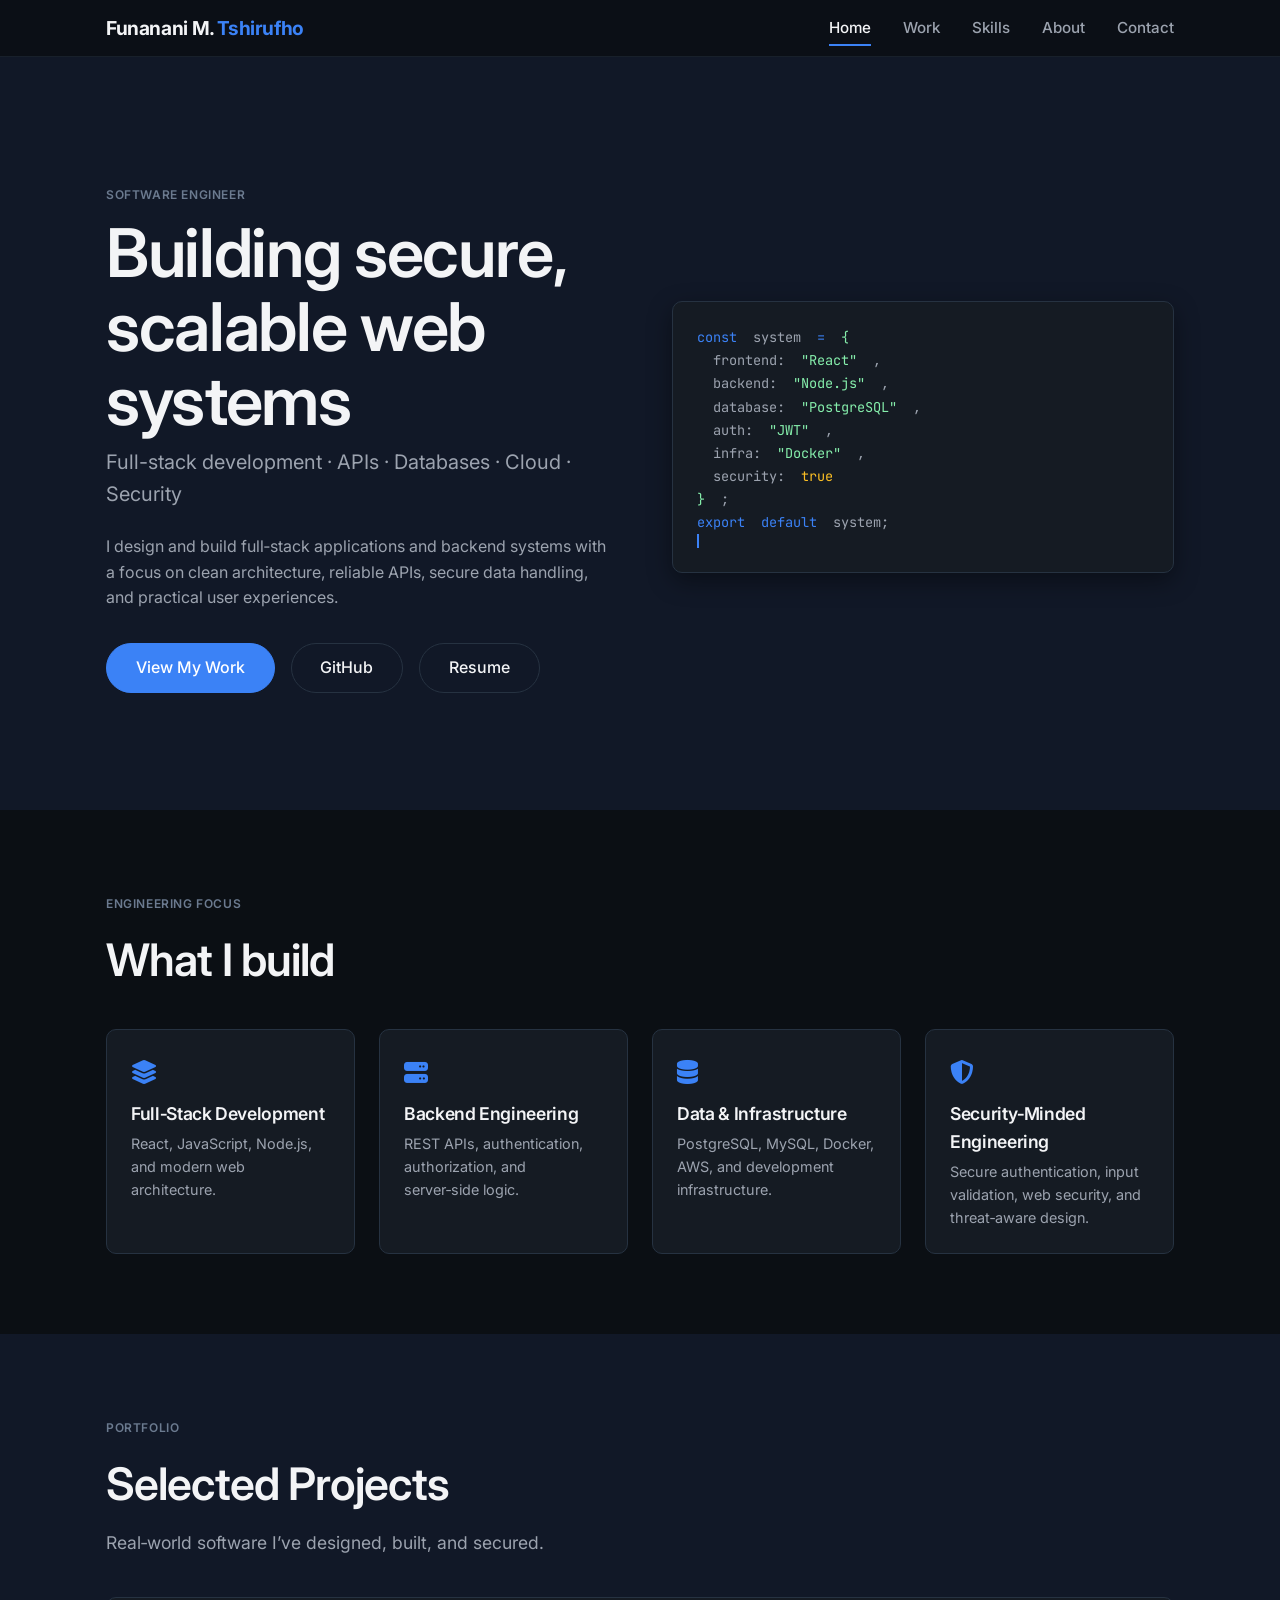
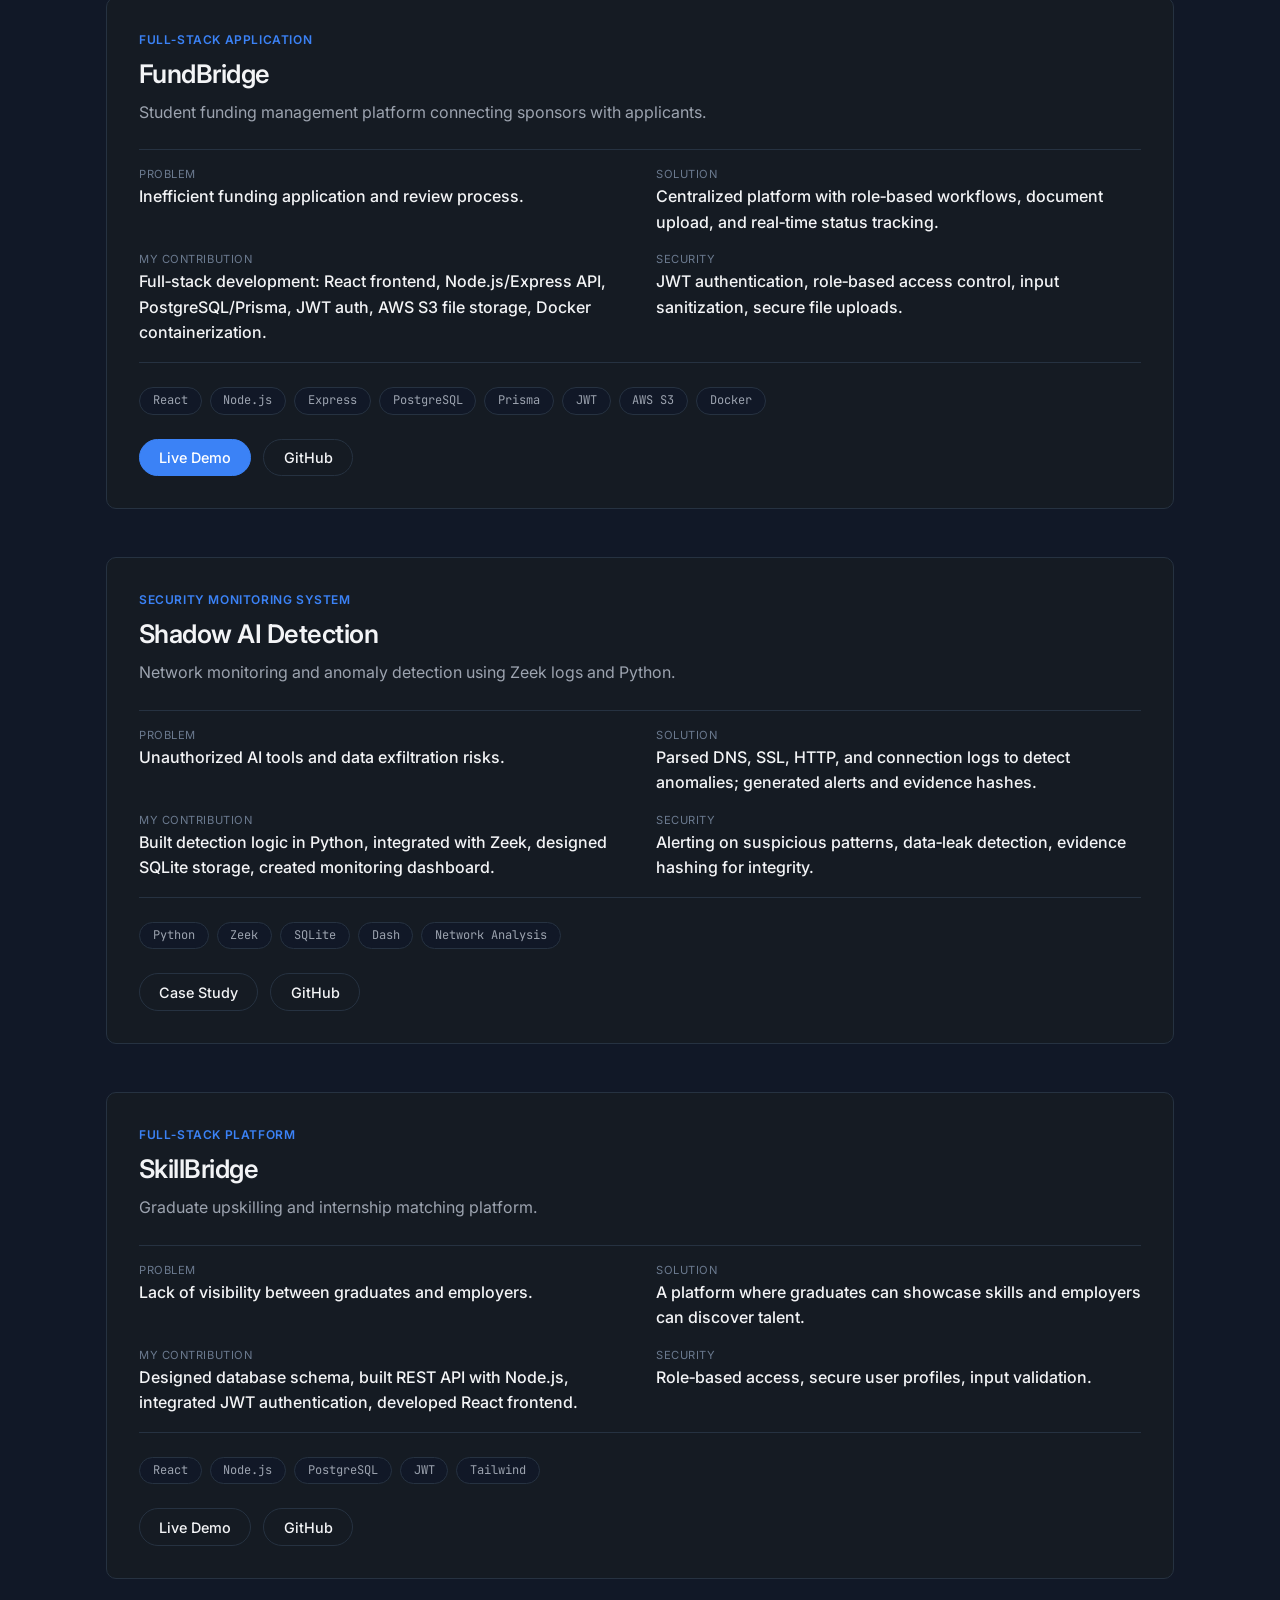
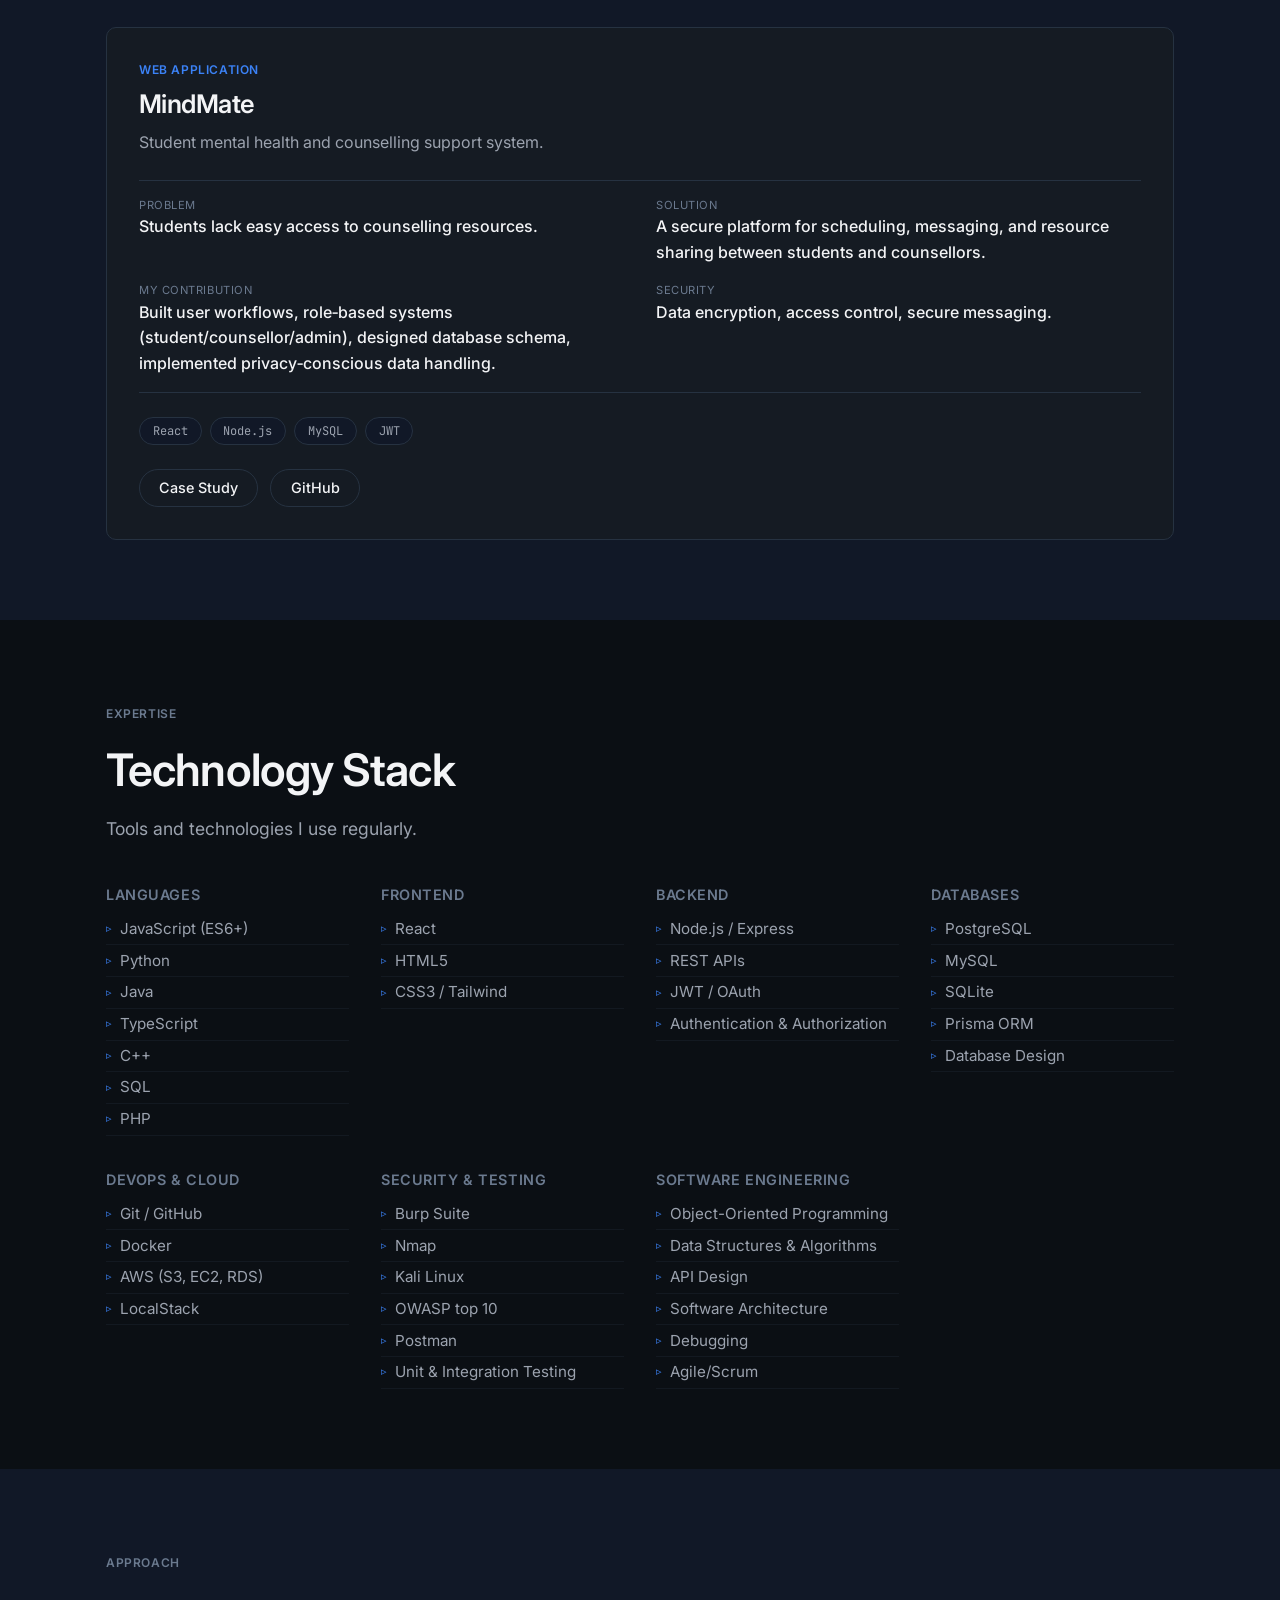
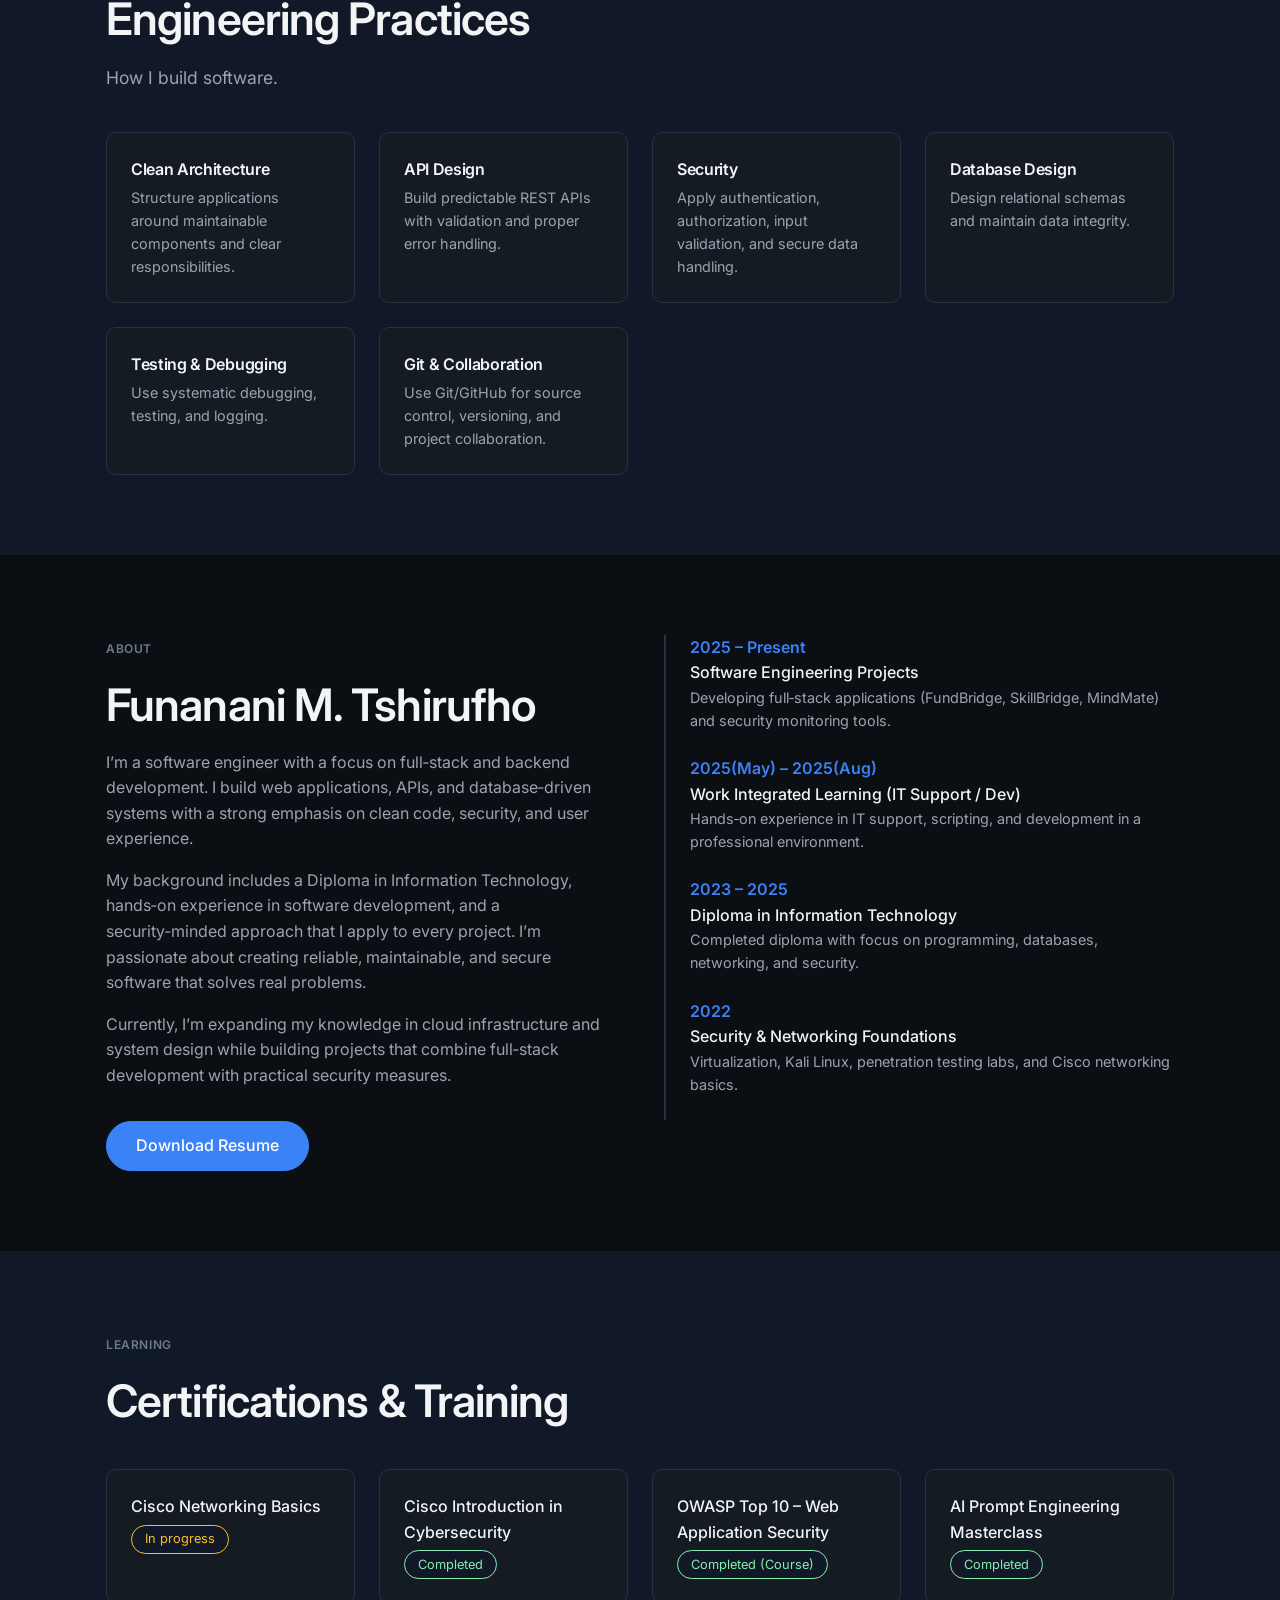
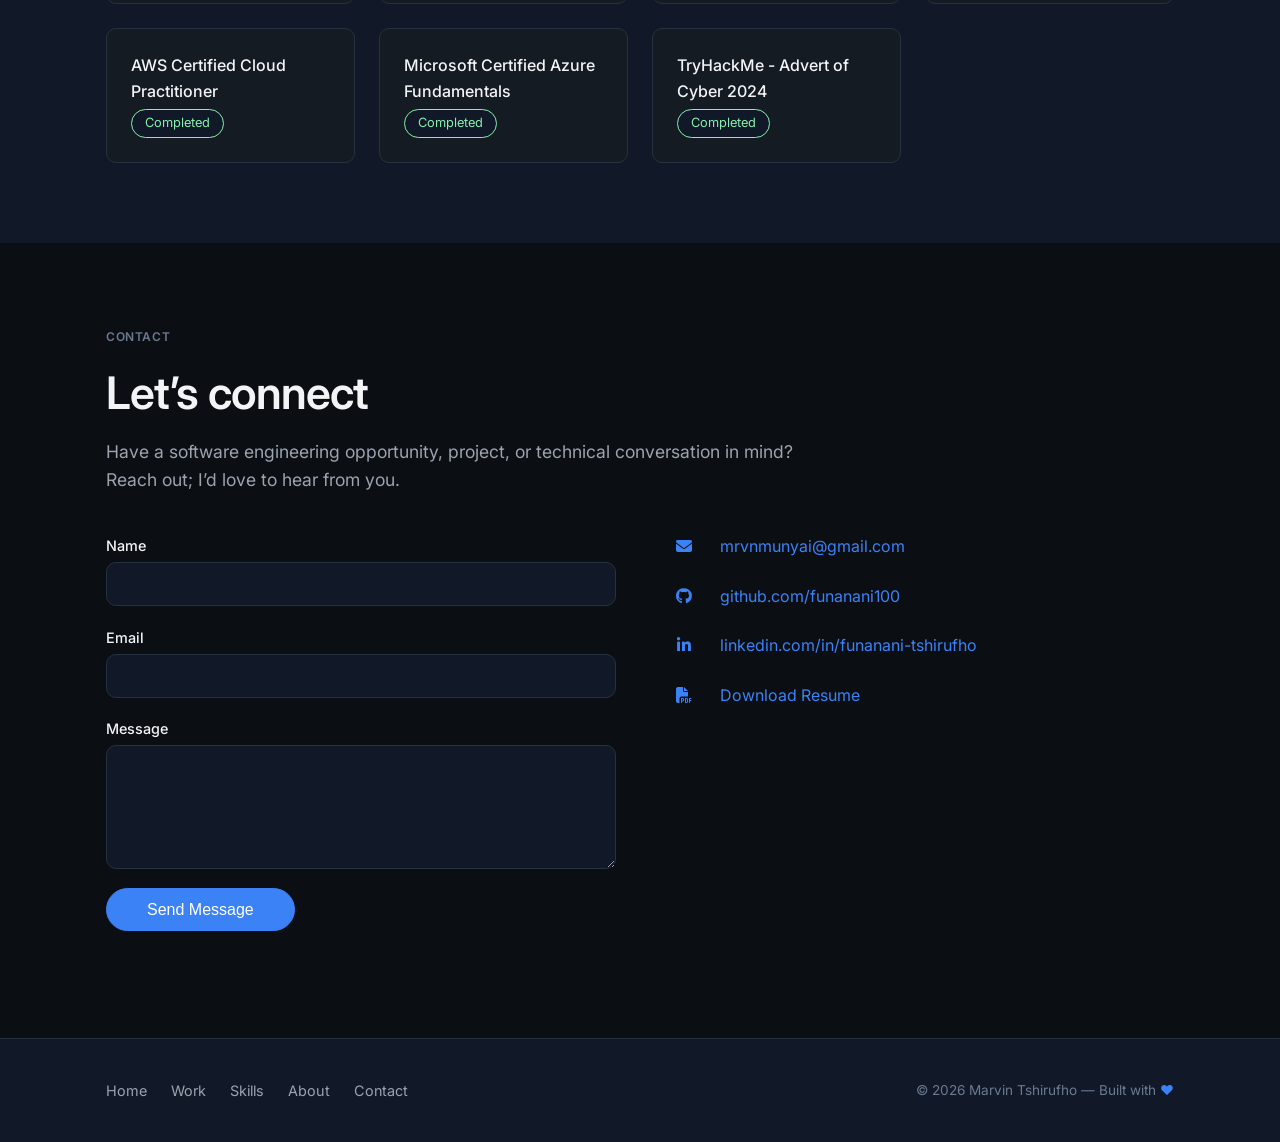
==== index.html @ 61c97b4e "Add files via upload" ====
<!DOCTYPE html>
<html lang="en">
<head>
  <meta charset="UTF-8" />
  <meta name="viewport" content="width=device-width, initial-scale=1.0" />
  <title>Marvin Tshirufho; Software Engineer</title>
  <meta name="description" content="Software engineer building full-stack applications, backend systems, and secure web solutions." />
  <meta name="author" content="Marvin Tshirufho" />
  <meta name="robots" content="index, follow" />

  <!-- Open Graph -->
  <meta property="og:title" content="Marvin Tshirufho; Software Engineer" />
  <meta property="og:description" content="Full-stack developer with a security mindset. Building APIs, databases, and cloud-native systems." />
  <meta property="og:type" content="website" />

  <!-- Fonts -->
  <link rel="preconnect" href="https://fonts.googleapis.com" />
  <link rel="preconnect" href="https://fonts.gstatic.com" crossorigin />
  <link href="https://fonts.googleapis.com/css2?family=Inter:ital,opsz,wght@0,14..32,100..900;1,14..32,100..900&family=JetBrains+Mono:wght@400;500;600&display=swap" rel="stylesheet" />

  <!-- Font Awesome (optional, but keep for icons) -->
  <link rel="stylesheet" href="https://cdnjs.cloudflare.com/ajax/libs/font-awesome/6.5.0/css/all.min.css" />
    <!-- Stylesheet -->
    <link rel="stylesheet" href="styles.css" />
    

</head>

<body>

  <!-- ===== HEADER ===== -->
  <header>
    <div class="container header-inner">
      <a href="#" class="logo">Funanani M.<span> Tshirufho</span></a>
      <nav id="main-nav" aria-label="Main navigation">
        <a href="#home" aria-current="page">Home</a>
        <a href="#work">Work</a>
        <a href="#skills">Skills</a>
        <a href="#about">About</a>
        <a href="#contact">Contact</a>
      </nav>
      <button class="nav-toggle" id="navToggle" aria-expanded="false" aria-controls="main-nav" aria-label="Toggle navigation">
        <i class="fas fa-bars" aria-hidden="true"></i>
      </button>
    </div>
  </header>

  <!-- ===== HERO ===== -->
  <section class="hero" id="home">
    <div class="container hero-content">
      <div class="hero-text">
        <span class="section-label">Software Engineer</span>
        <h1>Building secure, scalable web systems</h1>
        <p class="hero-tagline">Full-stack development · APIs · Databases · Cloud · Security</p>
        <p>
          I design and build full‑stack applications and backend systems with a focus on clean architecture,
          reliable APIs, secure data handling, and practical user experiences.
        </p>
        <div class="hero-actions">
          <a href="#work" class="btn btn-primary">View My Work</a>
          <a href="https://github.com/funanani100" target="_blank" rel="noopener noreferrer" class="btn btn-outline">GitHub</a>
          <a href="assets/documents/Funanani_Tshirufho_Software_Engineer_CV.pdf" class="btn btn-outline">Resume</a>
        </div>
      </div>
      <div class="hero-visual" aria-hidden="true">
        <div class="line"><span class="hl">const</span> system <span class="hl">=</span> <span class="str">{</span></div>
        <div class="line">&nbsp;&nbsp;frontend: <span class="str">"React"</span>,</div>
        <div class="line">&nbsp;&nbsp;backend: <span class="str">"Node.js"</span>,</div>
        <div class="line">&nbsp;&nbsp;database: <span class="str">"PostgreSQL"</span>,</div>
        <div class="line">&nbsp;&nbsp;auth: <span class="str">"JWT"</span>,</div>
        <div class="line">&nbsp;&nbsp;infra: <span class="str">"Docker"</span>,</div>
        <div class="line">&nbsp;&nbsp;security: <span class="num">true</span></div>
        <div class="line"><span class="str">}</span>;</div>
        <div class="line"><span class="hl">export</span> <span class="hl">default</span> system;</div>
        <div class="line"><span class="cursor"></span></div>
      </div>
    </div>
  </section>

  <!-- ===== ENGINEERING SNAPSHOT ===== -->
  <section>
    <div class="container">
      <span class="section-label">Engineering focus</span>
      <h2 class="section-title">What I build</h2>
      <div class="snapshot-grid">
        <div class="snapshot-card reveal">
          <span class="icon"><i class="fas fa-layer-group"></i></span>
          <h3>Full‑Stack Development</h3>
          <p>React, JavaScript, Node.js, and modern web architecture.</p>
        </div>
        <div class="snapshot-card reveal">
          <span class="icon"><i class="fas fa-server"></i></span>
          <h3>Backend Engineering</h3>
          <p>REST APIs, authentication, authorization, and server‑side logic.</p>
        </div>
        <div class="snapshot-card reveal">
          <span class="icon"><i class="fas fa-database"></i></span>
          <h3>Data &amp; Infrastructure</h3>
          <p>PostgreSQL, MySQL, Docker, AWS, and development infrastructure.</p>
        </div>
        <div class="snapshot-card reveal">
          <span class="icon"><i class="fas fa-shield-alt"></i></span>
          <h3>Security‑Minded Engineering</h3>
          <p>Secure authentication, input validation, web security, and threat‑aware design.</p>
        </div>
      </div>
    </div>
  </section>

  <!-- ===== SELECTED WORK ===== -->
  <section id="work" style="background: var(--bg-secondary);">
    <div class="container">
      <span class="section-label">Portfolio</span>
      <h2 class="section-title">Selected Projects</h2>
      <p class="section-subtitle">Real‑world software I’ve designed, built, and secured.</p>

      <div class="projects-grid">

        <!-- FundBridge -->
        <article class="project-card reveal">
          <div class="card-body">
            <div class="category">Full‑Stack Application</div>
            <h3>FundBridge</h3>
            <p class="project-description">
              Student funding management platform connecting sponsors with applicants.
            </p>
            <div class="project-details">
              <div class="detail-item">
                <span class="label">Problem</span>
                <span class="value">Inefficient funding application and review process.</span>
              </div>
              <div class="detail-item">
                <span class="label">Solution</span>
                <span class="value">Centralized platform with role‑based workflows, document upload, and real‑time status tracking.</span>
              </div>
              <div class="detail-item">
                <span class="label">My contribution</span>
                <span class="value">Full‑stack development: React frontend, Node.js/Express API, PostgreSQL/Prisma, JWT auth, AWS S3 file storage, Docker containerization.</span>
              </div>
              <div class="detail-item">
                <span class="label">Security</span>
                <span class="value">JWT authentication, role‑based access control, input sanitization, secure file uploads.</span>
              </div>
            </div>
            <div class="tech-tags">
              <span>React</span><span>Node.js</span><span>Express</span><span>PostgreSQL</span><span>Prisma</span><span>JWT</span><span>AWS S3</span><span>Docker</span>
            </div>
            <div class="actions">
              <a href="#" class="btn btn-primary">Live Demo</a>
              <a href="https://github.com/funanani100/fundbridge" target="_blank" rel="noopener noreferrer" class="btn btn-outline">GitHub</a>
            </div>
          </div>
        </article>

        <!-- Shadow AI Detection -->
        <article class="project-card reveal">
          <div class="card-body">
            <div class="category">Security Monitoring System</div>
            <h3>Shadow AI Detection</h3>
            <p class="project-description">
              Network monitoring and anomaly detection using Zeek logs and Python.
            </p>
            <div class="project-details">
              <div class="detail-item">
                <span class="label">Problem</span>
                <span class="value">Unauthorized AI tools and data exfiltration risks.</span>
              </div>
              <div class="detail-item">
                <span class="label">Solution</span>
                <span class="value">Parsed DNS, SSL, HTTP, and connection logs to detect anomalies; generated alerts and evidence hashes.</span>
              </div>
              <div class="detail-item">
                <span class="label">My contribution</span>
                <span class="value">Built detection logic in Python, integrated with Zeek, designed SQLite storage, created monitoring dashboard.</span>
              </div>
              <div class="detail-item">
                <span class="label">Security</span>
                <span class="value">Alerting on suspicious patterns, data‑leak detection, evidence hashing for integrity.</span>
              </div>
            </div>
            <div class="tech-tags">
              <span>Python</span><span>Zeek</span><span>SQLite</span><span>Dash</span><span>Network Analysis</span>
            </div>
            <div class="actions">
              <a href="shadow-ai-case-study.html" class="btn btn-outline">Case Study</a>
              <a href="https://github.com/funanani100/shadow-ai" target="_blank" rel="noopener noreferrer" class="btn btn-outline">GitHub</a>
            </div>
          </div>
        </article>

        <!-- SkillBridge -->
        <article class="project-card reveal">
          <div class="card-body">
            <div class="category">Full‑Stack Platform</div>
            <h3>SkillBridge</h3>
            <p class="project-description">
              Graduate upskilling and internship matching platform.
            </p>
            <div class="project-details">
              <div class="detail-item">
                <span class="label">Problem</span>
                <span class="value">Lack of visibility between graduates and employers.</span>
              </div>
              <div class="detail-item">
                <span class="label">Solution</span>
                <span class="value">A platform where graduates can showcase skills and employers can discover talent.</span>
              </div>
              <div class="detail-item">
                <span class="label">My contribution</span>
                <span class="value">Designed database schema, built REST API with Node.js, integrated JWT authentication, developed React frontend.</span>
              </div>
              <div class="detail-item">
                <span class="label">Security</span>
                <span class="value">Role‑based access, secure user profiles, input validation.</span>
              </div>
            </div>
            <div class="tech-tags">
              <span>React</span><span>Node.js</span><span>PostgreSQL</span><span>JWT</span><span>Tailwind</span>
            </div>
            <div class="actions">
              <a href="#" class="btn btn-outline">Live Demo</a>
              <a href="https://github.com/funanani100/skillbridge" target="_blank" rel="noopener noreferrer" class="btn btn-outline">GitHub</a>
            </div>
          </div>
        </article>

        <!-- MindMate -->
        <article class="project-card reveal">
          <div class="card-body">
            <div class="category">Web Application</div>
            <h3>MindMate</h3>
            <p class="project-description">
              Student mental health and counselling support system.
            </p>
            <div class="project-details">
              <div class="detail-item">
                <span class="label">Problem</span>
                <span class="value">Students lack easy access to counselling resources.</span>
              </div>
              <div class="detail-item">
                <span class="label">Solution</span>
                <span class="value">A secure platform for scheduling, messaging, and resource sharing between students and counsellors.</span>
              </div>
              <div class="detail-item">
                <span class="label">My contribution</span>
                <span class="value">Built user workflows, role‑based systems (student/counsellor/admin), designed database schema, implemented privacy‑conscious data handling.</span>
              </div>
              <div class="detail-item">
                <span class="label">Security</span>
                <span class="value">Data encryption, access control, secure messaging.</span>
              </div>
            </div>
            <div class="tech-tags">
              <span>React</span><span>Node.js</span><span>MySQL</span><span>JWT</span>
            </div>
            <div class="actions">
              <a href="#" class="btn btn-outline">Case Study</a>
              <a href="https://github.com/funanani100/mindmate" target="_blank" rel="noopener noreferrer" class="btn btn-outline">GitHub</a>
            </div>
          </div>
        </article>

      </div>
    </div>
  </section>

  <!-- ===== TECHNOLOGY STACK ===== -->
  <section id="skills">
    <div class="container">
      <span class="section-label">Expertise</span>
      <h2 class="section-title">Technology Stack</h2>
      <p class="section-subtitle">Tools and technologies I use regularly.</p>

      <div class="stack-grid">
        <div class="stack-category">
          <h4>Languages</h4>
          <ul>
            <li>JavaScript (ES6+)</li>
            <li>Python</li>
            <li>Java</li>
            <li>TypeScript</li>
            <li>C++</li>
            <li>SQL</li>
            <li>PHP</li>
          </ul>
        </div>
        <div class="stack-category">
          <h4>Frontend</h4>
          <ul>
            <li>React</li>
            <li>HTML5</li>
            <li>CSS3 / Tailwind</li>
          </ul>
        </div>
        <div class="stack-category">
          <h4>Backend</h4>
          <ul>
            <li>Node.js / Express</li>
            <li>REST APIs</li>
            <li>JWT / OAuth</li>
            <li>Authentication & Authorization </li>
          </ul>
        </div>
        <div class="stack-category">
          <h4>Databases</h4>
          <ul>
            <li>PostgreSQL</li>
            <li>MySQL</li>
            <li>SQLite</li>
            <li>Prisma ORM</li>
            <li>Database Design</li>
          </ul>
        </div>
        <div class="stack-category">
          <h4>DevOps &amp; Cloud</h4>
          <ul>
            <li>Git / GitHub</li>
            <li>Docker</li>
            <li>AWS (S3, EC2, RDS)</li>
            <li>LocalStack</li>
          </ul>
        </div>
        <div class="stack-category">
          <h4>Security &amp; Testing</h4>
          <ul>
            <li>Burp Suite</li>
            <li>Nmap</li>
            <li>Kali Linux</li>
            <li>OWASP top 10</li>
            <li>Postman</li>
            <li>Unit & Integration Testing</li>
          </ul>
        </div>
        <div class="stack-category">
          <h4>Software Engineering</h4>
          <ul>
            <li>Object-Oriented Programming</li>
            <li>Data Structures & Algorithms</li>
            <li>API Design</li>
            <li>Software Architecture</li>
            <li>Debugging</li>
            <li>Agile/Scrum</li>
          </ul>
        </div>
      </div>
    </div>
  </section>

  <!-- ===== ENGINEERING PRACTICES ===== -->
  <section style="background: var(--bg-secondary);">
    <div class="container">
      <span class="section-label">Approach</span>
      <h2 class="section-title">Engineering Practices</h2>
      <p class="section-subtitle">How I build software.</p>
      <div class="practices-grid">
        <div class="practice-card reveal">
          <h4>Clean Architecture</h4>
          <p>Structure applications around maintainable components and clear responsibilities.</p>
        </div>
        <div class="practice-card reveal">
          <h4>API Design</h4>
          <p>Build predictable REST APIs with validation and proper error handling.</p>
        </div>
        <div class="practice-card reveal">
          <h4>Security</h4>
          <p>Apply authentication, authorization, input validation, and secure data handling.</p>
        </div>
        <div class="practice-card reveal">
          <h4>Database Design</h4>
          <p>Design relational schemas and maintain data integrity.</p>
        </div>
        <div class="practice-card reveal">
          <h4>Testing &amp; Debugging</h4>
          <p>Use systematic debugging, testing, and logging.</p>
        </div>
        <div class="practice-card reveal">
          <h4>Git &amp; Collaboration</h4>
          <p>Use Git/GitHub for source control, versioning, and project collaboration.</p>
        </div>
      </div>
    </div>
  </section>

  <!-- ===== ABOUT ===== -->
  <section id="about">
    <div class="container about-grid">
      <div class="about-text reveal">
        <span class="section-label">About</span>
        <h2>Funanani M. Tshirufho</h2>
        <p>
          I’m a software engineer with a focus on full‑stack and backend development.
          I build web applications, APIs, and database‑driven systems with a strong
          emphasis on clean code, security, and user experience.
        </p>
        <p>
          My background includes a Diploma in Information Technology, hands‑on
          experience in software development, and a security‑minded approach
          that I apply to every project. I’m passionate about creating reliable,
          maintainable, and secure software that solves real problems.
        </p>
        <p>
          Currently, I’m expanding my knowledge in cloud infrastructure and
          system design while building projects that combine full‑stack
          development with practical security measures.
        </p>
        <a href="assets/documents/Funanani_Tshirufho_Software_Engineer_CV.pdf" class="btn btn-primary" style="margin-top: 1rem;">Download Resume</a>
      </div>

      <div class="about-timeline reveal">
        <div class="tl-item">
          <div class="tl-year">2025 – Present</div>
          <div class="tl-title">Software Engineering Projects</div>
          <div class="tl-desc">Developing full‑stack applications (FundBridge, SkillBridge, MindMate) and security monitoring tools.</div>
        </div>
        <div class="tl-item">
          <div class="tl-year">2025(May) – 2025(Aug)</div>
          <div class="tl-title">Work Integrated Learning (IT Support / Dev)</div>
          <div class="tl-desc">Hands‑on experience in IT support, scripting, and development in a professional environment.</div>
        </div>
        <div class="tl-item">
          <div class="tl-year">2023 – 2025</div>
          <div class="tl-title">Diploma in Information Technology</div>
          <div class="tl-desc">Completed diploma with focus on programming, databases, networking, and security.</div>
        </div>
        <div class="tl-item">
          <div class="tl-year">2022</div>
          <div class="tl-title">Security &amp; Networking Foundations</div>
          <div class="tl-desc">Virtualization, Kali Linux, penetration testing labs, and Cisco networking basics.</div>
        </div>
      </div>
    </div>
  </section>

  <!-- ===== CERTIFICATIONS ===== -->
  <section style="background: var(--bg-secondary);">
    <div class="container">
      <span class="section-label">Learning</span>
      <h2 class="section-title">Certifications &amp; Training</h2>
      <div class="certs-grid">
        <div class="cert-card reveal">
          <span class="cert-name">Cisco Networking Basics</span>
          <span class="cert-status in-progress">In progress</span>
        </div>
        <div class="cert-card reveal">
          <span class="cert-name">Cisco Introduction in Cybersecurity</span>
          <span class="cert-status completed">Completed</span>
        </div>
        <div class="cert-card reveal">
          <span class="cert-name">OWASP Top 10 – Web Application Security</span>
          <span class="cert-status completed">Completed (Course)</span>
        </div>
        <div class="cert-card reveal">
          <span class="cert-name">AI Prompt Engineering Masterclass</span>
          <span class="cert-status completed">Completed</span>
      </div>
      <div class="cert-card reveal">
          <span class="cert-name">AWS Certified Cloud Practitioner</span>
          <span class="cert-status completed">Completed</span>
      </div>
      <div class="cert-card reveal">
          <span class="cert-name">Microsoft Certified Azure Fundamentals</span>
          <span class="cert-status completed">Completed</span>
      </div>
      <div class="cert-card reveal">
          <span class="cert-name">TryHackMe - Advert of Cyber 2024</span>
          <span class="cert-status completed">Completed</span>
      </div>
    </div>
  </section>

  <!-- ===== CONTACT ===== -->
  <section id="contact">
    <div class="container">
      <span class="section-label">Contact</span>
      <h2 class="section-title">Let’s connect</h2>
      <p class="section-subtitle">
        Have a software engineering opportunity, project, or technical conversation in mind?
        Reach out; I’d love to hear from you.
      </p>

      <div class="contact-grid">
        <!-- Form (uses Formspree as example, replace with your endpoint) -->
        <form class="contact-form" id="contactForm" action="https://formspree.io/f/yourFormID" method="POST">
          <div class="form-group">
            <label for="name">Name</label>
            <input type="text" id="name" name="name" required aria-required="true" />
          </div>
          <div class="form-group">
            <label for="email">Email</label>
            <input type="email" id="email" name="email" required aria-required="true" />
          </div>
          <div class="form-group">
            <label for="message">Message</label>
            <textarea id="message" name="message" rows="5" required aria-required="true"></textarea>
          </div>
          <button type="submit" class="btn btn-primary">Send Message</button>
          <div id="formFeedback" aria-live="polite" style="margin-top: 0.5rem;"></div>
        </form>

        <div class="contact-info">
          <div class="contact-item">
            <span class="icon"><i class="fas fa-envelope"></i></span>
            <a href="mailto:mrvnmunyai@gmail.com">mrvnmunyai@gmail.com</a>
          </div>
          <div class="contact-item">
            <span class="icon"><i class="fab fa-github"></i></span>
            <a href="https://github.com/funanani100" target="_blank" rel="noopener noreferrer">github.com/funanani100</a>
          </div>
          <div class="contact-item">
            <span class="icon"><i class="fab fa-linkedin-in"></i></span>
            <a href="https://linkedin.com/in/funanani-tshirufho" target="_blank" rel="noopener noreferrer">linkedin.com/in/funanani-tshirufho</a>
          </div>
          <div class="contact-item">
            <span class="icon"><i class="fas fa-file-pdf"></i></span>
            <a href="assets/documents/Funanani_Tshirufho_Software_Engineer_CV.pdf" target="_blank" rel="noopener noreferrer">Download Resume</a>
          </div>
        </div>
      </div>
    </div>
  </section>

  <!-- ===== FOOTER ===== -->
  <footer>
    <div class="container footer-inner">
      <div class="footer-links">
        <a href="#home">Home</a>
        <a href="#work">Work</a>
        <a href="#skills">Skills</a>
        <a href="#about">About</a>
        <a href="#contact">Contact</a>
      </div>
      <div class="footer-copy">
        &copy; 2026 Marvin Tshirufho &mdash; Built with <span style="color: var(--accent);">&#9829;</span>
      </div>
    </div>
  </footer>

  <script src="script.js"></script>

</body>
</html>
---- styles.css ----
/* ----- CSS VARIABLES (Design System) ----- */
:root {
    --bg-primary: #0B0F14;
    --bg-secondary: #111827;
    --bg-surface: #151B23;
    --border-color: #263241;
    --text-primary: #F3F4F6;
    --text-secondary: #9CA3AF;
    --text-muted: #6B7A8F;
    --accent: #3B82F6;           /* Restrained blue */
    --accent-hover: #2563EB;
    --accent-glow: rgba(59, 130, 246, 0.15);
    --radius: 10px;
    --transition: 0.25s ease;
    --shadow-sm: 0 2px 6px rgba(0, 0, 0, 0.3);
    --shadow-md: 0 8px 24px rgba(0, 0, 0, 0.4);
    --font-sans: 'Inter', -apple-system, BlinkMacSystemFont, 'Segoe UI', Roboto, Oxygen, Ubuntu, sans-serif;
    --font-mono: 'JetBrains Mono', 'Fira Code', monospace;
}

/* ----- RESET & BASE ----- */
*,
*::before,
*::after {
    margin: 0;
    padding: 0;
    box-sizing: border-box;
}

html {
    scroll-behavior: smooth;
}

body {
    font-family: var(--font-sans);
    background-color: var(--bg-primary);
    color: var(--text-primary);
    line-height: 1.6;
    -webkit-font-smoothing: antialiased;
    -moz-osx-font-smoothing: grayscale;
}

/* ----- CONTAINER ----- */
.container {
    width: 90%;
    max-width: 1100px;
    margin: 0 auto;
    padding: 0 1rem;
}

/* ----- TYPOGRAPHY ----- */
h1,
h2,
h3,
h4 {
    font-weight: 600;
    letter-spacing: -0.02em;
}

h1 {
    font-size: clamp(2.6rem, 6vw, 4.2rem);
    line-height: 1.1;
}

h2 {
    font-size: clamp(1.8rem, 4vw, 2.8rem);
    margin-bottom: 0.5rem;
}

h3 {
    font-size: 1.3rem;
    margin-bottom: 0.3rem;
}

p {
    color: var(--text-secondary);
    max-width: 65ch;
}

a {
    color: var(--accent);
    text-decoration: none;
    transition: color var(--transition);
}
a:hover {
    color: var(--accent-hover);
}

.section-label {
    display: inline-block;
    font-size: 0.75rem;
    font-weight: 600;
    letter-spacing: 0.05em;
    text-transform: uppercase;
    color: var(--text-muted);
    margin-bottom: 0.75rem;
}

.section-title {
    margin-bottom: 0.5rem;
}

.section-subtitle {
    color: var(--text-secondary);
    font-size: 1.1rem;
    margin-bottom: 2.5rem;
}

/* ----- BUTTONS ----- */
.btn {
    display: inline-flex;
    align-items: center;
    gap: 0.5rem;
    padding: 0.7rem 1.8rem;
    border-radius: 50px;
    font-weight: 500;
    font-size: 1rem;
    border: 1px solid transparent;
    cursor: pointer;
    transition: all var(--transition);
    text-decoration: none;
    background: transparent;
    color: var(--text-primary);
    border-color: var(--border-color);
}
.btn-primary {
    background: var(--accent);
    color: #fff;
    border-color: var(--accent);
}
.btn-primary:hover {
    background: var(--accent-hover);
    border-color: var(--accent-hover);
    color: #fff;
}
.btn-outline {
    border-color: var(--border-color);
}
.btn-outline:hover {
    background: var(--bg-surface);
    border-color: var(--text-secondary);
}

/* ----- HEADER / NAVIGATION ----- */
header {
    position: fixed;
    top: 0;
    left: 0;
    width: 100%;
    background: rgba(11, 15, 20, 0.85);
    backdrop-filter: blur(12px);
    border-bottom: 1px solid rgba(38, 50, 65, 0.5);
    z-index: 1000;
    padding: 0.8rem 0;
}

.header-inner {
    display: flex;
    justify-content: space-between;
    align-items: center;
}

.logo {
    font-weight: 700;
    font-size: 1.2rem;
    letter-spacing: -0.02em;
    color: var(--text-primary);
    text-decoration: none;
}
.logo span {
    color: var(--accent);
}

nav {
    display: flex;
    align-items: center;
    gap: 2rem;
}
nav a {
    color: var(--text-secondary);
    font-size: 0.95rem;
    font-weight: 500;
    text-decoration: none;
    position: relative;
    padding: 0.2rem 0;
}
nav a::after {
    content: '';
    position: absolute;
    left: 0;
    bottom: -2px;
    width: 0;
    height: 2px;
    background: var(--accent);
    transition: width var(--transition);
}
nav a:hover::after,
nav a[aria-current="page"]::after {
    width: 100%;
}
nav a[aria-current="page"] {
    color: var(--text-primary);
}

.nav-toggle {
    display: none;
    background: none;
    border: none;
    color: var(--text-primary);
    font-size: 1.5rem;
    cursor: pointer;
    padding: 0.3rem;
}
.nav-toggle:focus-visible {
    outline: 2px solid var(--accent);
    outline-offset: 2px;
}

/* ----- HERO ----- */
.hero {
    padding: 8rem 0 4rem;
    min-height: 90vh;
    display: flex;
    align-items: center;
}
.hero-content {
    display: grid;
    grid-template-columns: 1fr 1fr;
    gap: 4rem;
    align-items: center;
}
.hero-text h1 {
    margin-bottom: 0.5rem;
}
.hero-text .hero-tagline {
    font-size: 1.25rem;
    color: var(--text-secondary);
    margin-bottom: 1.5rem;
}
.hero-text p {
    margin-bottom: 2rem;
}
.hero-actions {
    display: flex;
    flex-wrap: wrap;
    gap: 1rem;
}

/* Hero visual (subtle technical panel) */
.hero-visual {
    background: var(--bg-surface);
    border: 1px solid var(--border-color);
    border-radius: var(--radius);
    padding: 1.5rem;
    box-shadow: var(--shadow-md);
    font-family: var(--font-mono);
    font-size: 0.85rem;
    color: var(--text-secondary);
    line-height: 1.7;
    overflow: hidden;
    position: relative;
}
.hero-visual .line {
    display: flex;
    gap: 1rem;
}
.hero-visual .line .hl {
    color: var(--accent);
}
.hero-visual .line .str {
    color: #86efac;
}
.hero-visual .line .num {
    color: #fbbf24;
}
.hero-visual .cursor {
    display: inline-block;
    width: 2px;
    height: 1em;
    background: var(--accent);
    animation: blink 1s step-end infinite;
}
@keyframes blink {
    0%,
    100% {
    opacity: 1;
    }
    50% {
    opacity: 0;
    }
}

/* ----- SECTION COMMON ----- */
section {
    padding: 5rem 0;
}
section:nth-child(even) {
    background: var(--bg-secondary);
}

/* ----- ENGINEERING SNAPSHOT ----- */
.snapshot-grid {
    display: grid;
    grid-template-columns: repeat(auto-fit, minmax(220px, 1fr));
    gap: 1.5rem;
    margin-top: 2rem;
}
.snapshot-card {
    background: var(--bg-surface);
    border: 1px solid var(--border-color);
    border-radius: var(--radius);
    padding: 1.5rem;
    transition: all var(--transition);
}
.snapshot-card:hover {
    border-color: var(--accent);
    box-shadow: var(--shadow-sm);
}
.snapshot-card .icon {
    color: var(--accent);
    font-size: 1.5rem;
    margin-bottom: 0.5rem;
    display: block;
}
.snapshot-card h3 {
    font-size: 1.1rem;
    margin-bottom: 0.2rem;
}
.snapshot-card p {
    font-size: 0.9rem;
    color: var(--text-secondary);
    margin: 0;
}

/* ----- PROJECTS (Work) ----- */
.projects-grid {
    display: grid;
    grid-template-columns: 1fr;
    gap: 3rem;
    margin-top: 2.5rem;
}
.project-card {
    background: var(--bg-surface);
    border: 1px solid var(--border-color);
    border-radius: var(--radius);
    overflow: hidden;
    transition: all var(--transition);
}
.project-card:hover {
    border-color: var(--accent);
    box-shadow: var(--shadow-md);
}
.project-card .card-body {
    padding: 2rem;
}
.project-card .category {
    font-size: 0.75rem;
    font-weight: 600;
    text-transform: uppercase;
    letter-spacing: 0.05em;
    color: var(--accent);
    margin-bottom: 0.3rem;
}
.project-card h3 {
    font-size: 1.6rem;
    margin-bottom: 0.3rem;
}
.project-card .project-description {
    color: var(--text-secondary);
    margin-bottom: 1rem;
}
.project-card .project-details {
    display: grid;
    grid-template-columns: 1fr 1fr;
    gap: 1rem 2rem;
    margin: 1.5rem 0;
    padding: 1rem 0;
    border-top: 1px solid var(--border-color);
    border-bottom: 1px solid var(--border-color);
}
.project-card .project-details .detail-item {
    display: flex;
    flex-direction: column;
}
.project-card .project-details .detail-item .label {
    font-size: 0.7rem;
    text-transform: uppercase;
    letter-spacing: 0.05em;
    color: var(--text-muted);
}
.project-card .project-details .detail-item .value {
    font-weight: 500;
    color: var(--text-primary);
}
.project-card .tech-tags {
    display: flex;
    flex-wrap: wrap;
    gap: 0.5rem;
    margin: 1rem 0 1.5rem;
}
.project-card .tech-tags span {
    background: var(--bg-secondary);
    padding: 0.2rem 0.8rem;
    border-radius: 50px;
    font-size: 0.75rem;
    font-family: var(--font-mono);
    color: var(--text-secondary);
    border: 1px solid var(--border-color);
}
.project-card .actions {
    display: flex;
    flex-wrap: wrap;
    gap: 0.75rem;
}
.project-card .actions .btn {
    font-size: 0.9rem;
    padding: 0.4rem 1.2rem;
}

/* ----- TECHNOLOGY STACK ----- */
.stack-grid {
    display: grid;
    grid-template-columns: repeat(auto-fit, minmax(200px, 1fr));
    gap: 2rem;
    margin-top: 2rem;
}
.stack-category h4 {
    font-size: 0.9rem;
    font-weight: 600;
    color: var(--text-muted);
    text-transform: uppercase;
    letter-spacing: 0.04em;
    margin-bottom: 0.5rem;
}
.stack-category ul {
    list-style: none;
    padding: 0;
}
.stack-category ul li {
    font-size: 0.95rem;
    color: var(--text-secondary);
    padding: 0.2rem 0;
    border-bottom: 1px solid rgba(38, 50, 65, 0.3);
    display: flex;
    align-items: center;
    gap: 0.5rem;
}
.stack-category ul li::before {
    content: "▹";
    color: var(--accent);
    font-size: 0.7rem;
}

/* ----- ENGINEERING PRACTICES ----- */
.practices-grid {
    display: grid;
    grid-template-columns: repeat(auto-fit, minmax(200px, 1fr));
    gap: 1.5rem;
    margin-top: 2rem;
}
.practice-card {
    background: var(--bg-surface);
    border: 1px solid var(--border-color);
    border-radius: var(--radius);
    padding: 1.5rem;
    transition: all var(--transition);
}
.practice-card:hover {
    border-color: var(--accent);
}
.practice-card h4 {
    font-size: 1rem;
    margin-bottom: 0.2rem;
}
.practice-card p {
    font-size: 0.9rem;
    color: var(--text-secondary);
    margin: 0;
}

/* ----- ABOUT ----- */
.about-grid {
    display: grid;
    grid-template-columns: 1fr 1fr;
    gap: 3rem;
    align-items: start;
}
.about-text p {
    margin-bottom: 1rem;
}
.about-timeline {
    border-left: 2px solid var(--border-color);
    padding-left: 1.5rem;
}
.about-timeline .tl-item {
    margin-bottom: 1.5rem;
}
.about-timeline .tl-item .tl-year {
    font-weight: 600;
    color: var(--accent);
}
.about-timeline .tl-item .tl-title {
    font-weight: 500;
}
.about-timeline .tl-item .tl-desc {
    font-size: 0.9rem;
    color: var(--text-secondary);
}

/* ----- CERTIFICATIONS ----- */
.certs-grid {
    display: grid;
    grid-template-columns: repeat(auto-fit, minmax(220px, 1fr));
    gap: 1.5rem;
    margin-top: 2rem;
}
.cert-card {
    background: var(--bg-surface);
    border: 1px solid var(--border-color);
    border-radius: var(--radius);
    padding: 1.5rem;
    display: flex;
    flex-direction: column;
    gap: 0.3rem;
}
.cert-card .cert-name {
    font-weight: 500;
}
.cert-card .cert-status {
    font-size: 0.8rem;
    padding: 0.2rem 0.8rem;
    border-radius: 50px;
    background: var(--bg-secondary);
    color: var(--text-secondary);
    align-self: flex-start;
    border: 1px solid var(--border-color);
}
.cert-card .cert-status.completed {
    color: #86efac;
    border-color: #86efac;
}
.cert-card .cert-status.in-progress {
    color: #fbbf24;
    border-color: #fbbf24;
}

/* ----- CONTACT ----- */
.contact-grid {
    display: grid;
    grid-template-columns: 1fr 1fr;
    gap: 3rem;
}
.contact-form {
    display: flex;
    flex-direction: column;
    gap: 1.2rem;
}
.contact-form .form-group {
    display: flex;
    flex-direction: column;
    gap: 0.3rem;
}
.contact-form label {
    font-weight: 500;
    font-size: 0.9rem;
}
.contact-form input,
.contact-form textarea {
    background: var(--bg-secondary);
    border: 1px solid var(--border-color);
    border-radius: var(--radius);
    padding: 0.7rem 1rem;
    color: var(--text-primary);
    font-family: var(--font-sans);
    font-size: 1rem;
    transition: border var(--transition);
}
.contact-form input:focus,
.contact-form textarea:focus {
    outline: none;
    border-color: var(--accent);
    box-shadow: 0 0 0 3px var(--accent-glow);
}
.contact-form button {
    align-self: flex-start;
    padding: 0.7rem 2.5rem;
}
.contact-info {
    display: flex;
    flex-direction: column;
    gap: 1.5rem;
}
.contact-info .contact-item {
    display: flex;
    align-items: center;
    gap: 1rem;
}
.contact-info .contact-item .icon {
    width: 2.5rem;
    text-align: center;
    color: var(--accent);
}

/* ----- FOOTER ----- */
footer {
    background: var(--bg-secondary);
    border-top: 1px solid var(--border-color);
    padding: 2.5rem 0;
}
.footer-inner {
    display: flex;
    flex-wrap: wrap;
    justify-content: space-between;
    align-items: center;
    gap: 1.5rem;
}
.footer-links {
    display: flex;
    gap: 1.5rem;
    flex-wrap: wrap;
}
.footer-links a {
    color: var(--text-secondary);
    font-size: 0.9rem;
    transition: color var(--transition);
}
.footer-links a:hover {
    color: var(--text-primary);
}
.footer-copy {
    font-size: 0.85rem;
    color: var(--text-muted);
}

/* ----- RESPONSIVE ----- */
@media (max-width: 992px) {
    .hero-content {
    grid-template-columns: 1fr;
    gap: 2.5rem;
    }
    .hero-visual {
    max-width: 100%;
    }
    .about-grid {
    grid-template-columns: 1fr;
    gap: 2rem;
    }
    .contact-grid {
    grid-template-columns: 1fr;
    gap: 2.5rem;
    }
}

@media (max-width: 768px) {
    nav {
    position: fixed;
    top: 0;
    left: 0;
    width: 100%;
    height: 100vh;
    background: var(--bg-primary);
    flex-direction: column;
    justify-content: center;
    align-items: center;
    gap: 2rem;
    transform: translateX(100%);
    transition: transform 0.3s ease;
    padding: 2rem;
    }
    nav.open {
    transform: translateX(0);
    }
    .nav-toggle {
    display: block;
    z-index: 1001;
    }

    .project-card .project-details {
    grid-template-columns: 1fr;
    gap: 0.5rem;
    }
    .project-card .card-body {
    padding: 1.5rem;
    }
    .hero {
    padding: 6rem 0 3rem;
    }
    .stack-grid {
    grid-template-columns: 1fr 1fr;
    }
}

@media (max-width: 480px) {
    .hero-text .hero-tagline {
    font-size: 1rem;
    }
    .hero-actions {
    flex-direction: column;
    align-items: stretch;
    }
    .hero-actions .btn {
    justify-content: center;
    }
    .stack-grid {
    grid-template-columns: 1fr;
    }
    .footer-inner {
    flex-direction: column;
    align-items: flex-start;
    }
}

/* ----- SCROLL REVEAL (IntersectionObserver) ----- */
.reveal {
    opacity: 0;
    transform: translateY(20px);
    transition: opacity 0.7s ease, transform 0.7s ease;
}
.reveal.visible {
    opacity: 1;
    transform: translateY(0);
}

/* reduce motion */
@media (prefers-reduced-motion: reduce) {
    *,
    *::before,
    *::after {
    animation-duration: 0.01ms !important;
    transition-duration: 0.01ms !important;
    }
    .reveal {
    opacity: 1 !important;
    transform: none !important;
    }
}

/* Utility */
.sr-only {
    position: absolute;
    width: 1px;
    height: 1px;
    padding: 0;
    margin: -1px;
    overflow: hidden;
    clip: rect(0, 0, 0, 0);
    white-space: nowrap;
    border: 0;
}
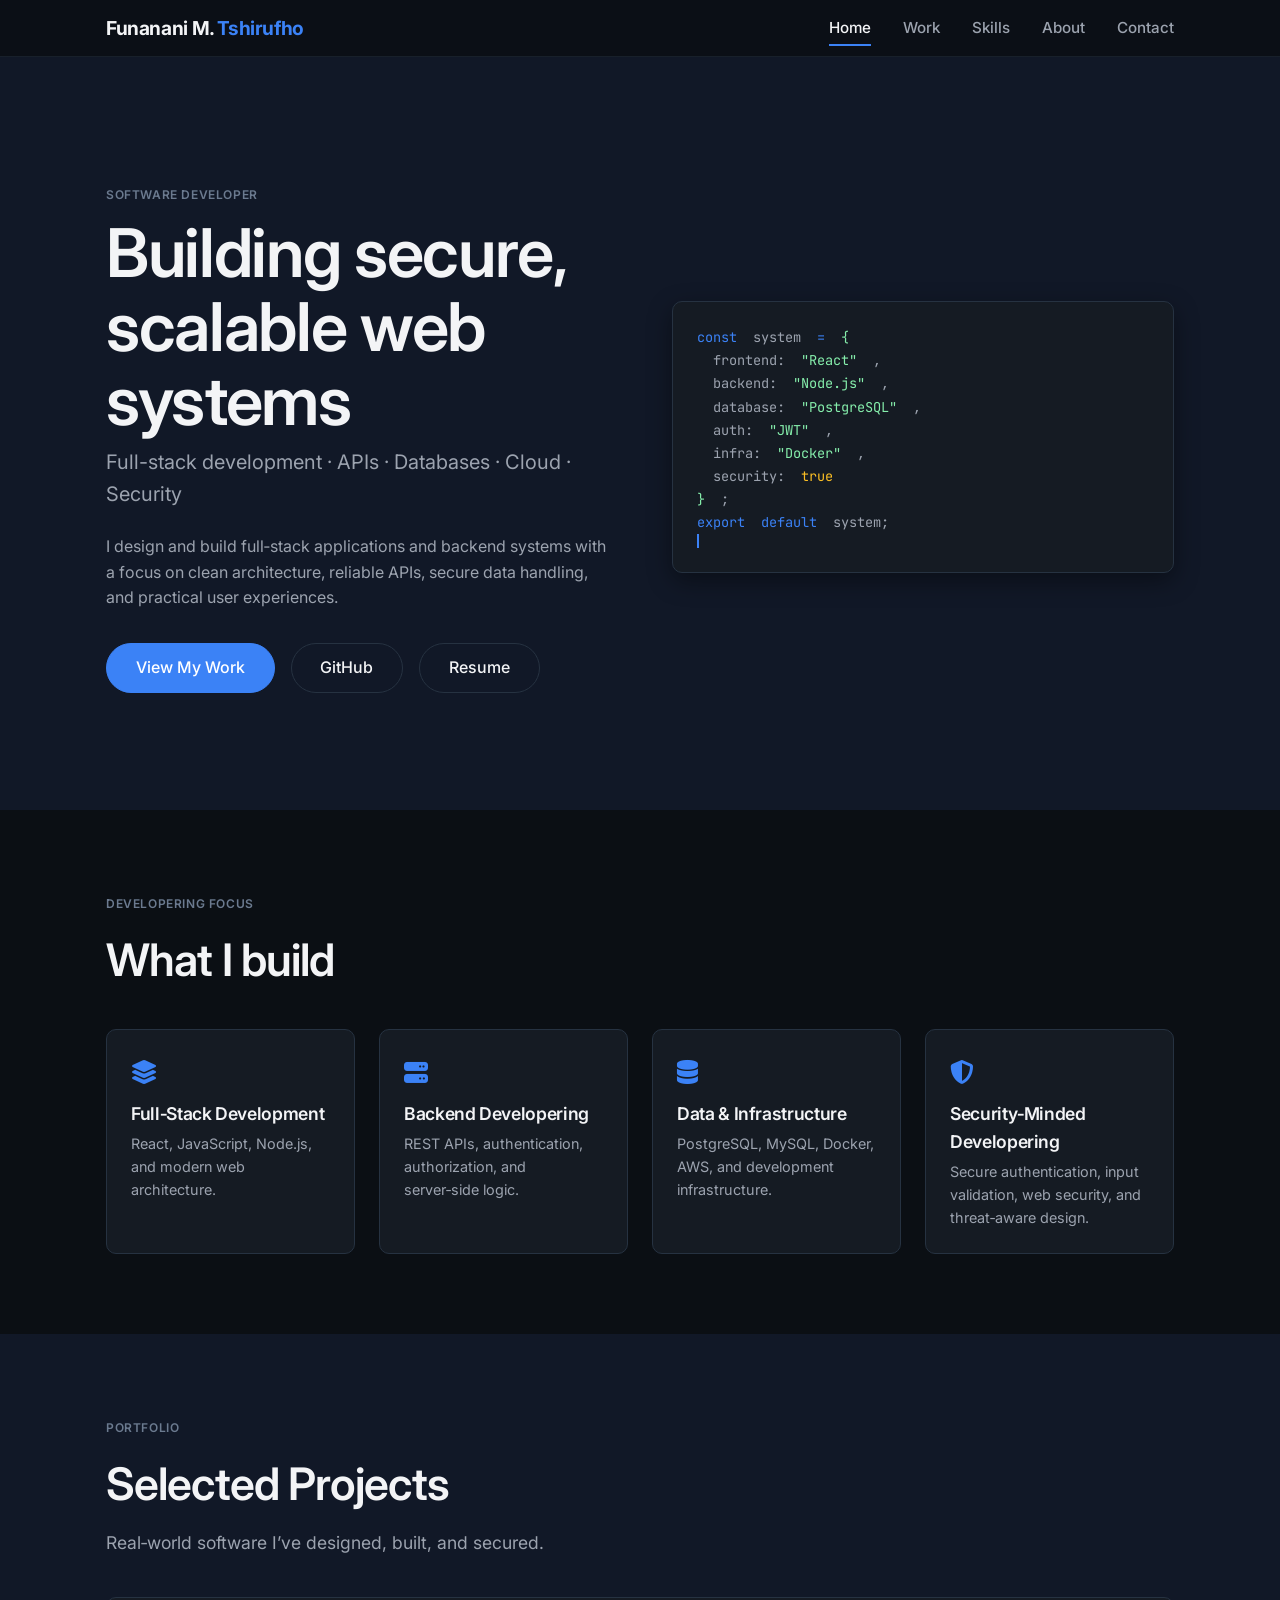
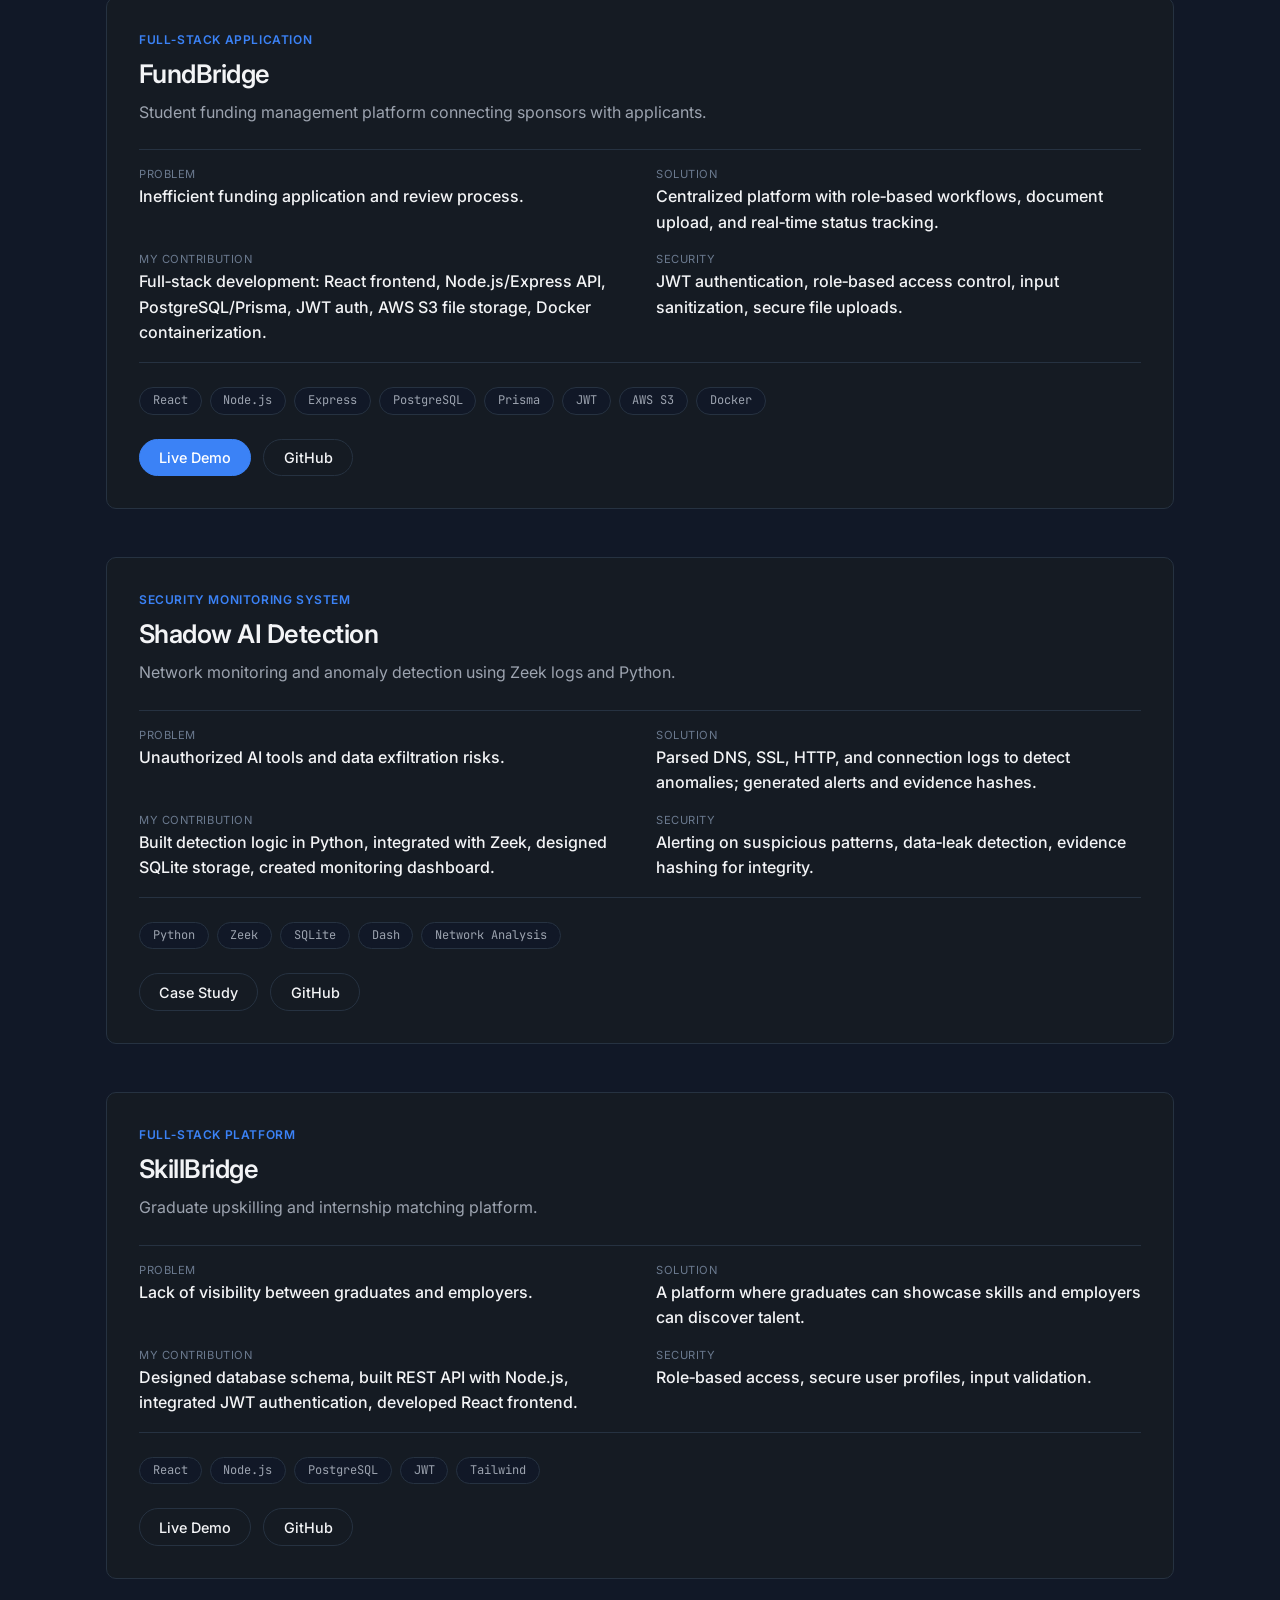
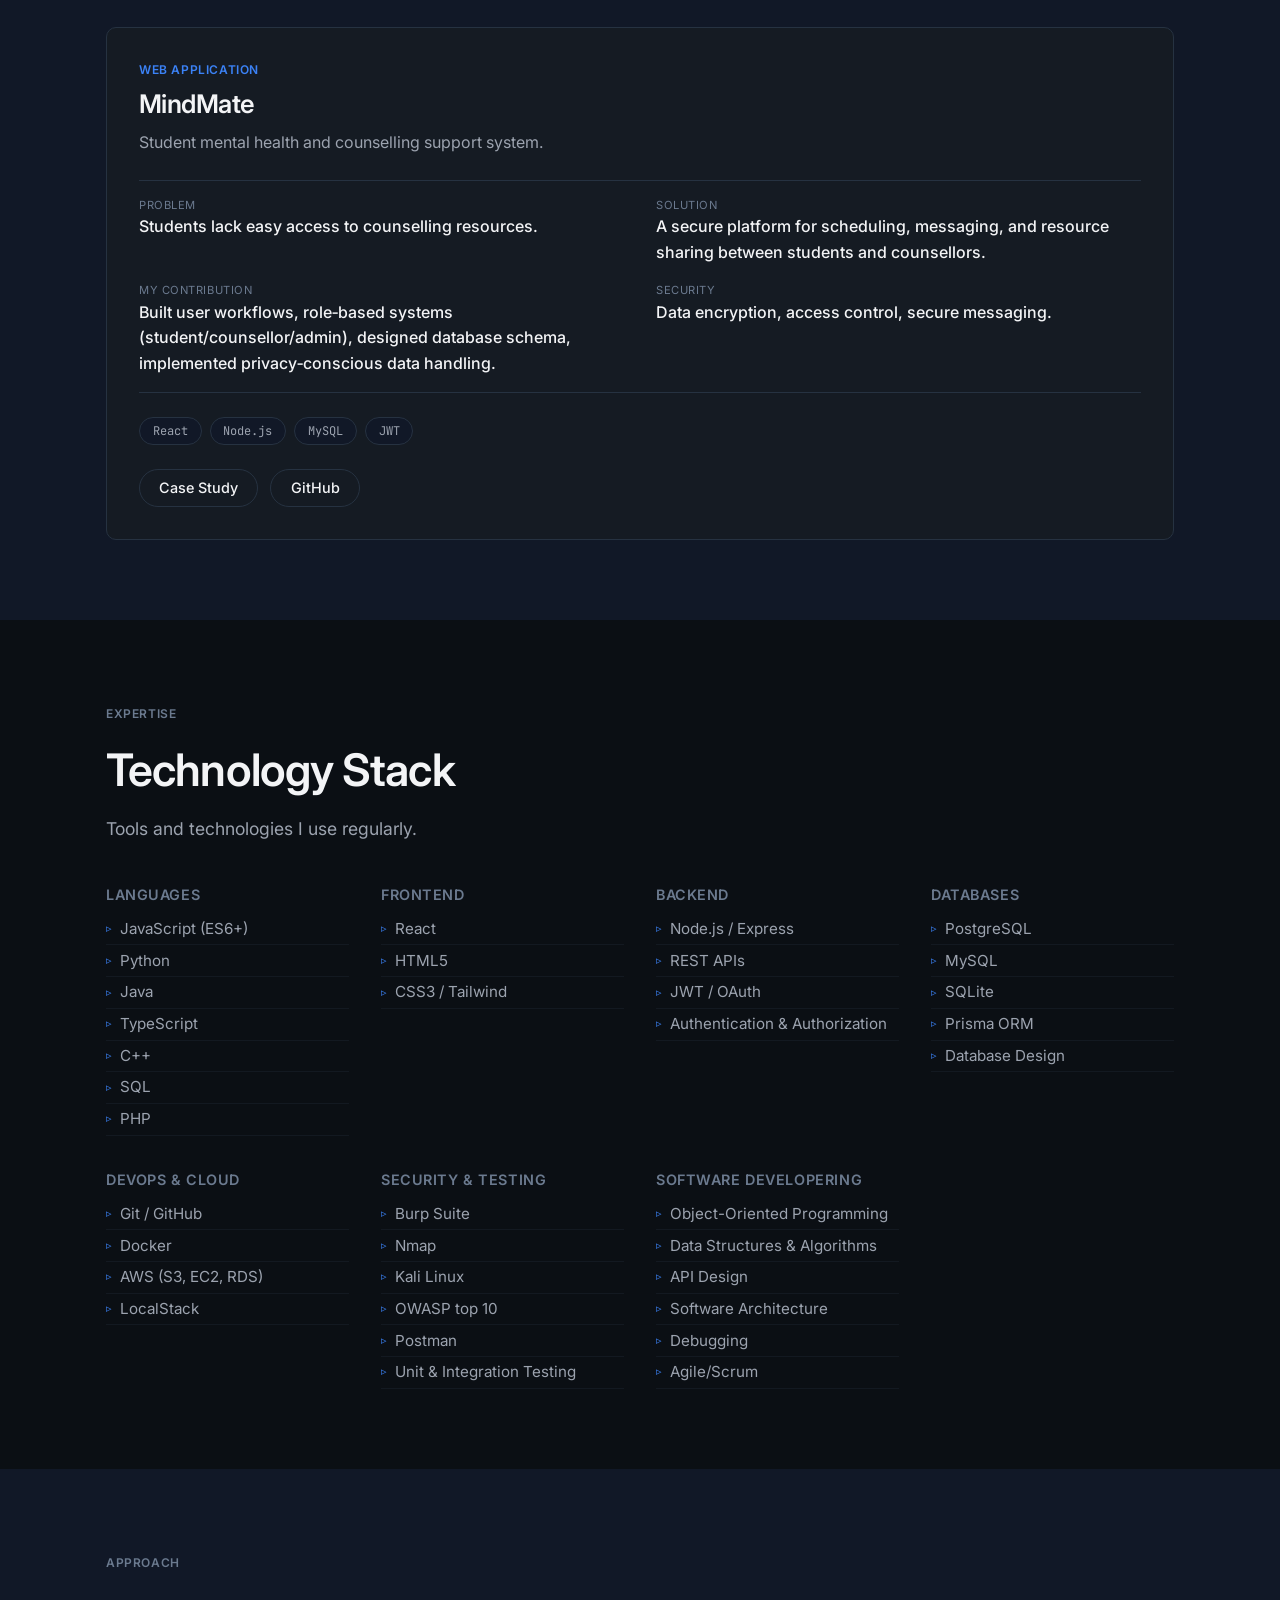
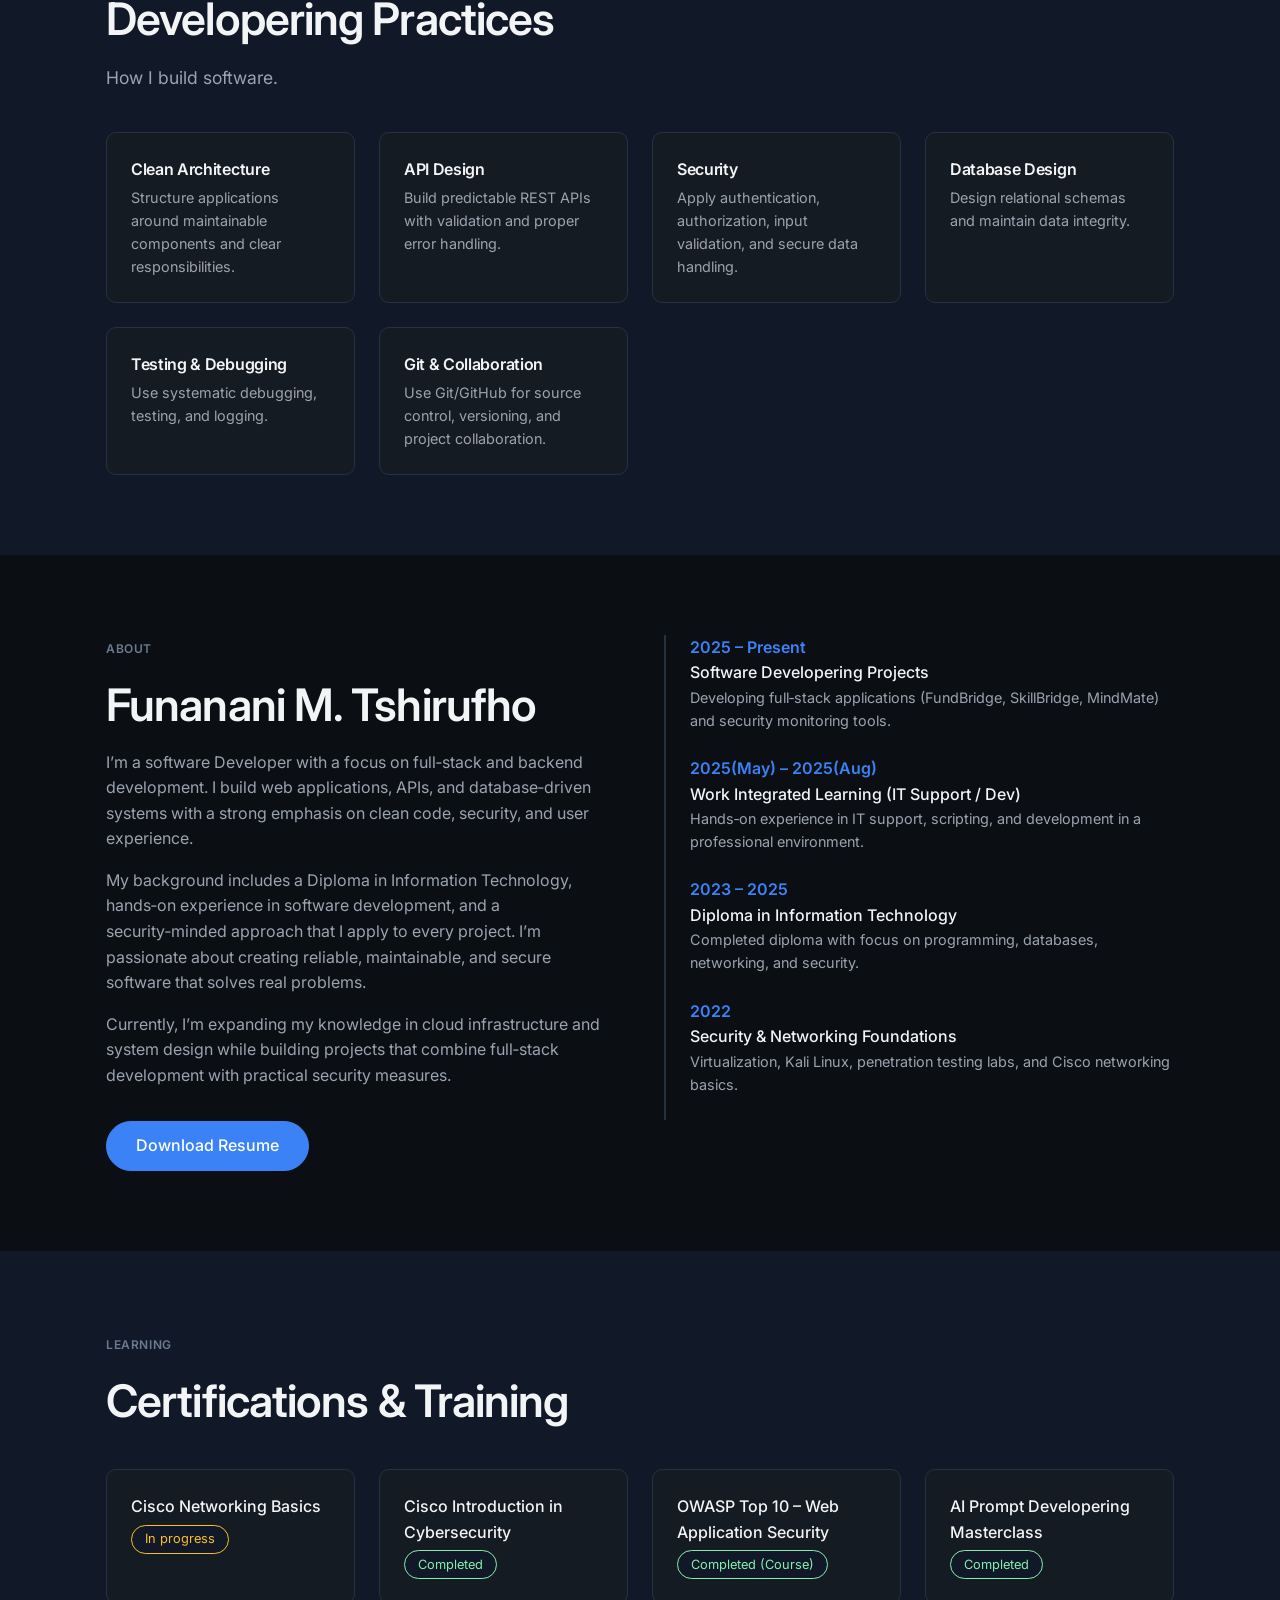
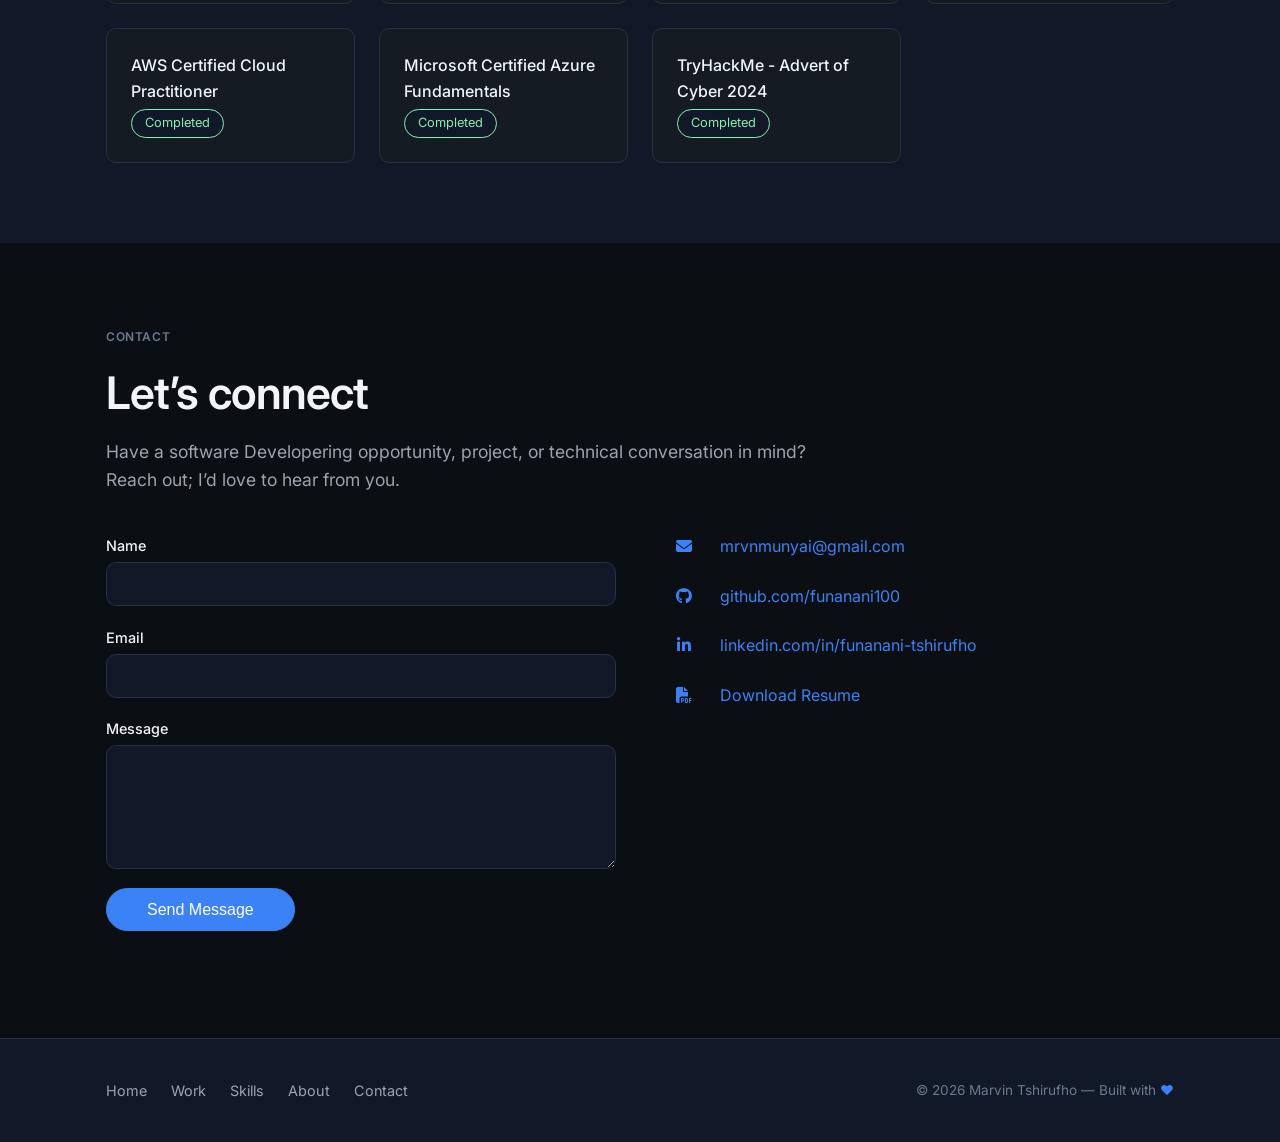
==== commit 73fab62e: "Update index.html" ====
--- a/index.html
+++ b/index.html
@@ -3,13 +3,13 @@
 <head>
   <meta charset="UTF-8" />
   <meta name="viewport" content="width=device-width, initial-scale=1.0" />
-  <title>Marvin Tshirufho; Software Engineer</title>
-  <meta name="description" content="Software engineer building full-stack applications, backend systems, and secure web solutions." />
+  <title>Marvin Tshirufho; Software Developer</title>
+  <meta name="description" content="Software Developer building full-stack applications, backend systems, and secure web solutions." />
   <meta name="author" content="Marvin Tshirufho" />
   <meta name="robots" content="index, follow" />
 
   <!-- Open Graph -->
-  <meta property="og:title" content="Marvin Tshirufho; Software Engineer" />
+  <meta property="og:title" content="Marvin Tshirufho; Software Developer" />
   <meta property="og:description" content="Full-stack developer with a security mindset. Building APIs, databases, and cloud-native systems." />
   <meta property="og:type" content="website" />
 
@@ -49,7 +49,7 @@
   <section class="hero" id="home">
     <div class="container hero-content">
       <div class="hero-text">
-        <span class="section-label">Software Engineer</span>
+        <span class="section-label">Software Developer</span>
         <h1>Building secure, scalable web systems</h1>
         <p class="hero-tagline">Full-stack development · APIs · Databases · Cloud · Security</p>
         <p>
@@ -59,7 +59,7 @@
         <div class="hero-actions">
           <a href="#work" class="btn btn-primary">View My Work</a>
           <a href="https://github.com/funanani100" target="_blank" rel="noopener noreferrer" class="btn btn-outline">GitHub</a>
-          <a href="assets/documents/Funanani_Tshirufho_Software_Engineer_CV.pdf" class="btn btn-outline">Resume</a>
+          <a href="assets/documents/Funanani_Tshirufho_Software_Developer_CV.pdf" class="btn btn-outline">Resume</a>
         </div>
       </div>
       <div class="hero-visual" aria-hidden="true">
@@ -77,10 +77,10 @@
     </div>
   </section>
 
-  <!-- ===== ENGINEERING SNAPSHOT ===== -->
+  <!-- ===== DeveloperING SNAPSHOT ===== -->
   <section>
     <div class="container">
-      <span class="section-label">Engineering focus</span>
+      <span class="section-label">Developering focus</span>
       <h2 class="section-title">What I build</h2>
       <div class="snapshot-grid">
         <div class="snapshot-card reveal">
@@ -90,7 +90,7 @@
         </div>
         <div class="snapshot-card reveal">
           <span class="icon"><i class="fas fa-server"></i></span>
-          <h3>Backend Engineering</h3>
+          <h3>Backend Developering</h3>
           <p>REST APIs, authentication, authorization, and server‑side logic.</p>
         </div>
         <div class="snapshot-card reveal">
@@ -100,7 +100,7 @@
         </div>
         <div class="snapshot-card reveal">
           <span class="icon"><i class="fas fa-shield-alt"></i></span>
-          <h3>Security‑Minded Engineering</h3>
+          <h3>Security‑Minded Developering</h3>
           <p>Secure authentication, input validation, web security, and threat‑aware design.</p>
         </div>
       </div>
@@ -255,7 +255,7 @@
             </div>
             <div class="actions">
               <a href="#" class="btn btn-outline">Case Study</a>
-              <a href="https://github.com/funanani100/mindmate" target="_blank" rel="noopener noreferrer" class="btn btn-outline">GitHub</a>
+              <a href="https://github.com/Funanani100/student-mental-health-support-system" target="_blank" rel="noopener noreferrer" class="btn btn-outline">GitHub</a>
             </div>
           </div>
         </article>
@@ -332,7 +332,7 @@
           </ul>
         </div>
         <div class="stack-category">
-          <h4>Software Engineering</h4>
+          <h4>Software Developering</h4>
           <ul>
             <li>Object-Oriented Programming</li>
             <li>Data Structures & Algorithms</li>
@@ -346,11 +346,11 @@
     </div>
   </section>
 
-  <!-- ===== ENGINEERING PRACTICES ===== -->
+  <!-- ===== DeveloperING PRACTICES ===== -->
   <section style="background: var(--bg-secondary);">
     <div class="container">
       <span class="section-label">Approach</span>
-      <h2 class="section-title">Engineering Practices</h2>
+      <h2 class="section-title">Developering Practices</h2>
       <p class="section-subtitle">How I build software.</p>
       <div class="practices-grid">
         <div class="practice-card reveal">
@@ -388,7 +388,7 @@
         <span class="section-label">About</span>
         <h2>Funanani M. Tshirufho</h2>
         <p>
-          I’m a software engineer with a focus on full‑stack and backend development.
+          I’m a software Developer with a focus on full‑stack and backend development.
           I build web applications, APIs, and database‑driven systems with a strong
           emphasis on clean code, security, and user experience.
         </p>
@@ -403,13 +403,13 @@
           system design while building projects that combine full‑stack
           development with practical security measures.
         </p>
-        <a href="assets/documents/Funanani_Tshirufho_Software_Engineer_CV.pdf" class="btn btn-primary" style="margin-top: 1rem;">Download Resume</a>
+        <a href="assets/documents/Funanani_Tshirufho_Software_Developer_CV.pdf" class="btn btn-primary" style="margin-top: 1rem;">Download Resume</a>
       </div>
 
       <div class="about-timeline reveal">
         <div class="tl-item">
           <div class="tl-year">2025 – Present</div>
-          <div class="tl-title">Software Engineering Projects</div>
+          <div class="tl-title">Software Developering Projects</div>
           <div class="tl-desc">Developing full‑stack applications (FundBridge, SkillBridge, MindMate) and security monitoring tools.</div>
         </div>
         <div class="tl-item">
@@ -450,7 +450,7 @@
           <span class="cert-status completed">Completed (Course)</span>
         </div>
         <div class="cert-card reveal">
-          <span class="cert-name">AI Prompt Engineering Masterclass</span>
+          <span class="cert-name">AI Prompt Developering Masterclass</span>
           <span class="cert-status completed">Completed</span>
       </div>
       <div class="cert-card reveal">
@@ -474,7 +474,7 @@
       <span class="section-label">Contact</span>
       <h2 class="section-title">Let’s connect</h2>
       <p class="section-subtitle">
-        Have a software engineering opportunity, project, or technical conversation in mind?
+        Have a software Developering opportunity, project, or technical conversation in mind?
         Reach out; I’d love to hear from you.
       </p>
 
@@ -512,7 +512,7 @@
           </div>
           <div class="contact-item">
             <span class="icon"><i class="fas fa-file-pdf"></i></span>
-            <a href="assets/documents/Funanani_Tshirufho_Software_Engineer_CV.pdf" target="_blank" rel="noopener noreferrer">Download Resume</a>
+            <a href="assets/documents/Funanani_Tshirufho_Software_Developer_CV.pdf" target="_blank" rel="noopener noreferrer">Download Resume</a>
           </div>
         </div>
       </div>
@@ -538,4 +538,4 @@
   <script src="script.js"></script>
 
 </body>
-</html>+</html>
--- a/styles.css
+++ b/styles.css
@@ -652,13 +652,29 @@
     }
 }
 
+/* ===== MOBILE NAVIGATION ===== */
 @media (max-width: 768px) {
-    nav {
+  /* Show the hamburger button */
+  .nav-toggle {
+    display: flex !important;      /* force display */
+    align-items: center;
+    justify-content: center;
+    background: none;
+    border: none;
+    color: var(--text-primary);
+    font-size: 1.5rem;
+    cursor: pointer;
+    padding: 0.3rem 0.6rem;
+    z-index: 1001;
+  }
+
+  /* Hide the navigation off-screen */
+  nav {
     position: fixed;
     top: 0;
     left: 0;
     width: 100%;
-    height: 100vh;
+    height: 60vh;
     background: var(--bg-primary);
     flex-direction: column;
     justify-content: center;
@@ -667,15 +683,25 @@
     transform: translateX(100%);
     transition: transform 0.3s ease;
     padding: 2rem;
-    }
-    nav.open {
+    z-index: 1000;
+    display: flex; /* keep flex for centering */
+  }
+
+  /* When open, slide in */
+  nav.open {
     transform: translateX(0);
-    }
-    .nav-toggle {
-    display: block;
-    z-index: 1001;
-    }
-
+  }
+
+  /* Style nav links for mobile */
+  nav a {
+    font-size: 1.5rem;
+    color: var(--text-secondary);
+    text-decoration: none;
+  }
+  nav a:hover,
+  nav a:focus {
+    color: var(--text-primary);
+  }
     .project-card .project-details {
     grid-template-columns: 1fr;
     gap: 0.5rem;
@@ -689,6 +715,11 @@
     .stack-grid {
     grid-template-columns: 1fr 1fr;
     }
+
+  /* Prevent body scroll when menu is open */
+  body.menu-open {
+    overflow: hidden;
+  }
 }
 
 @media (max-width: 480px) {
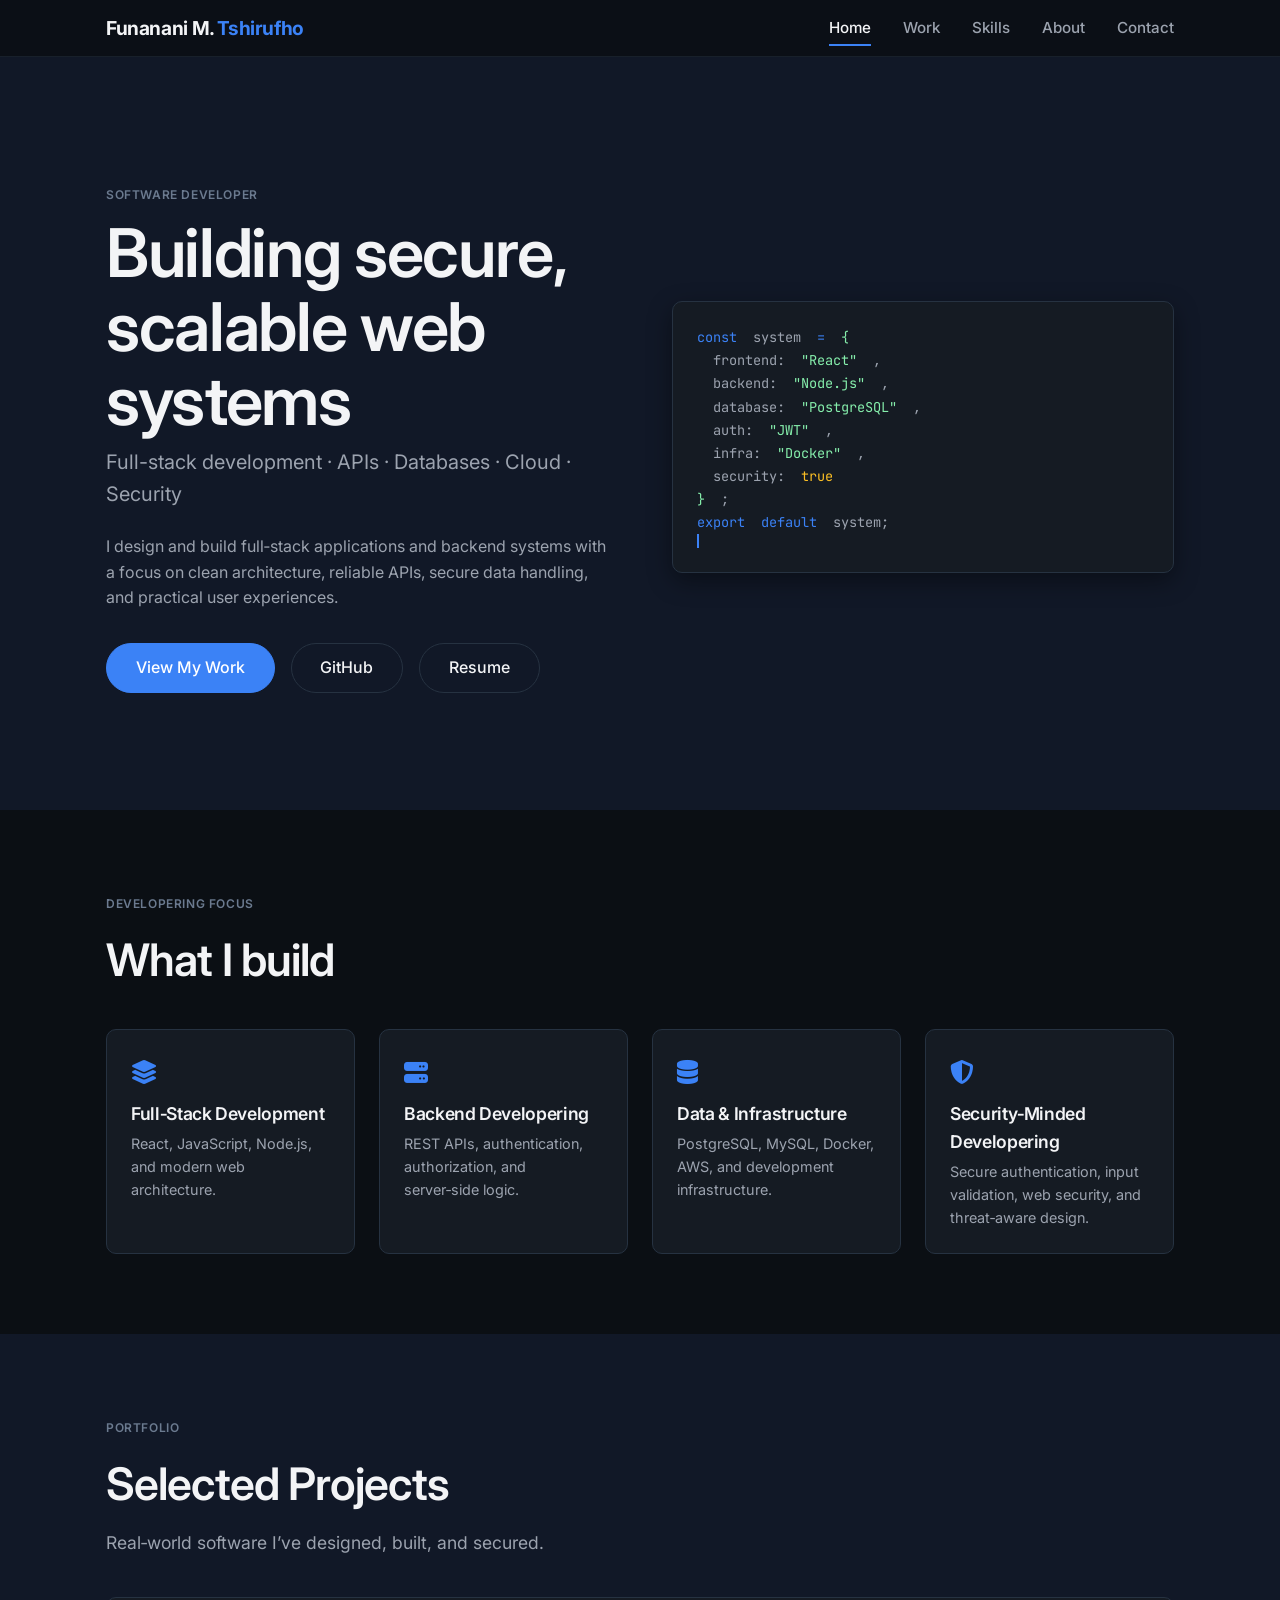
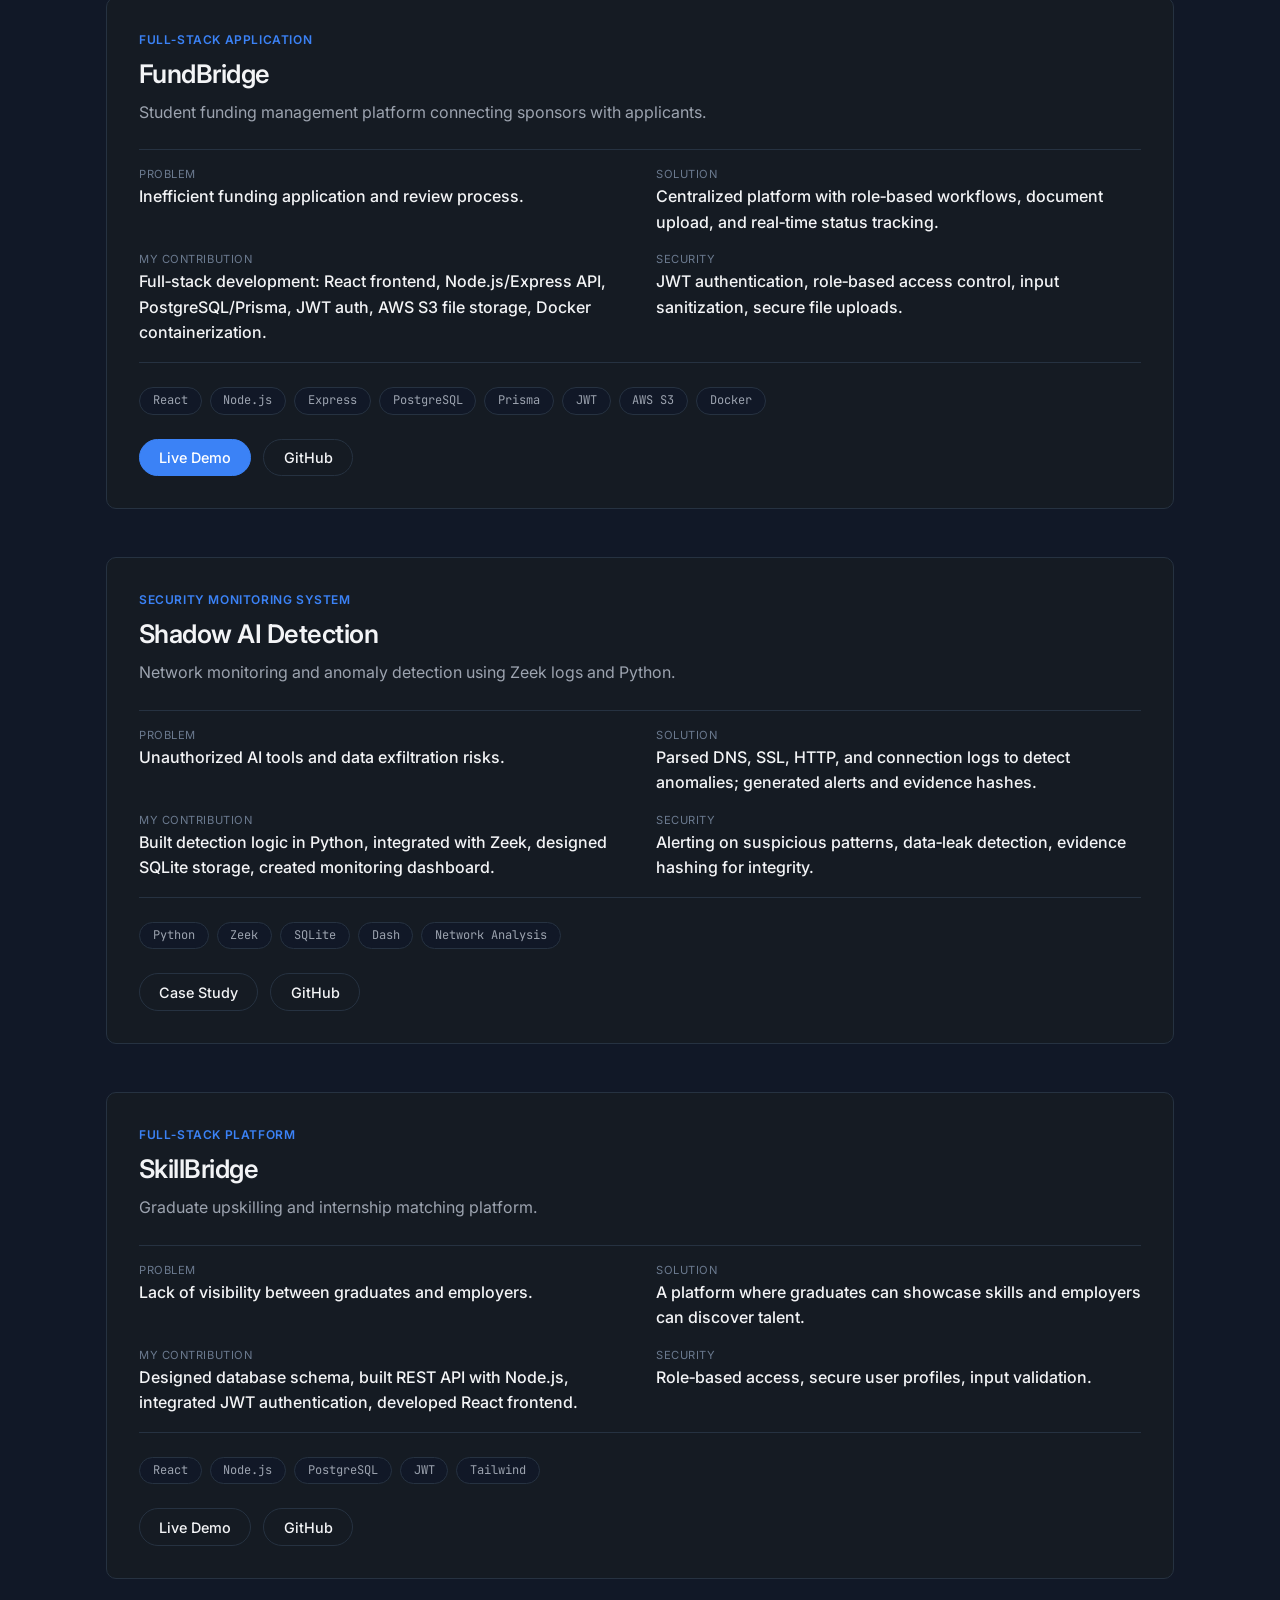
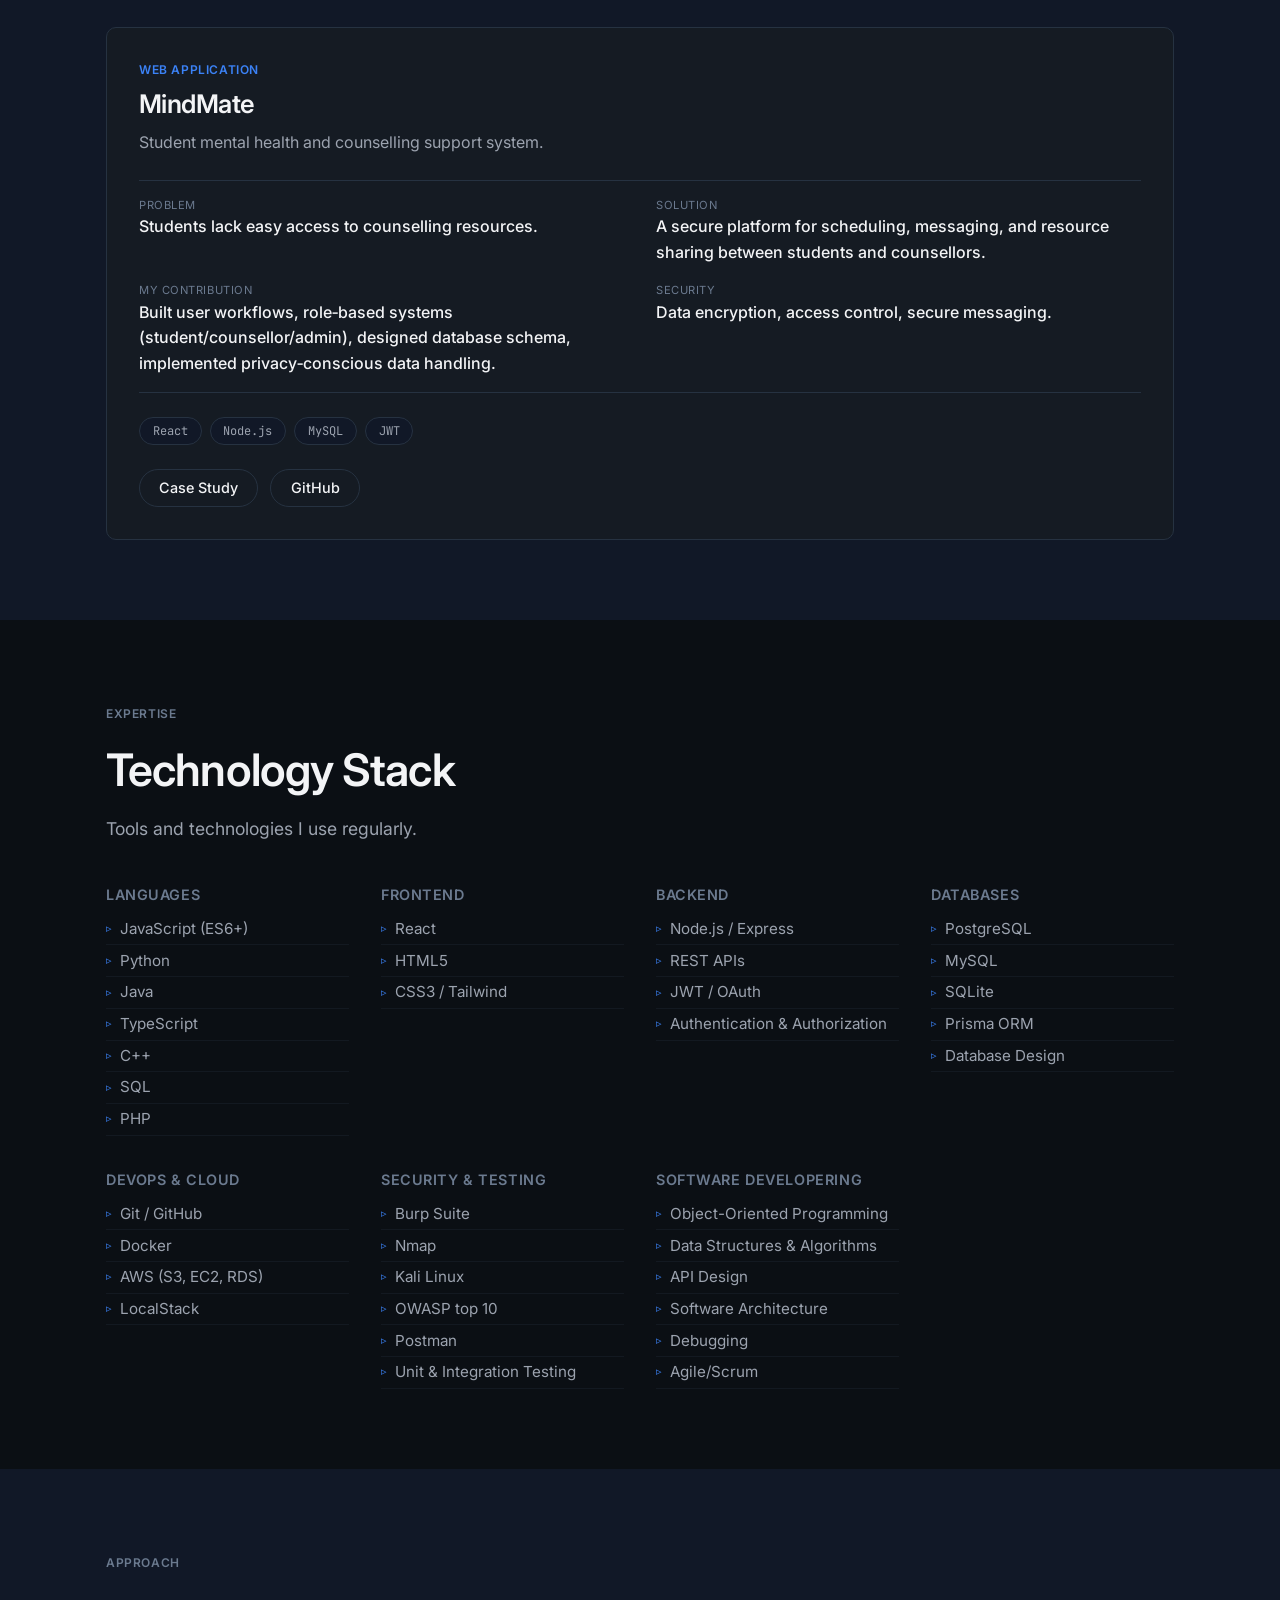
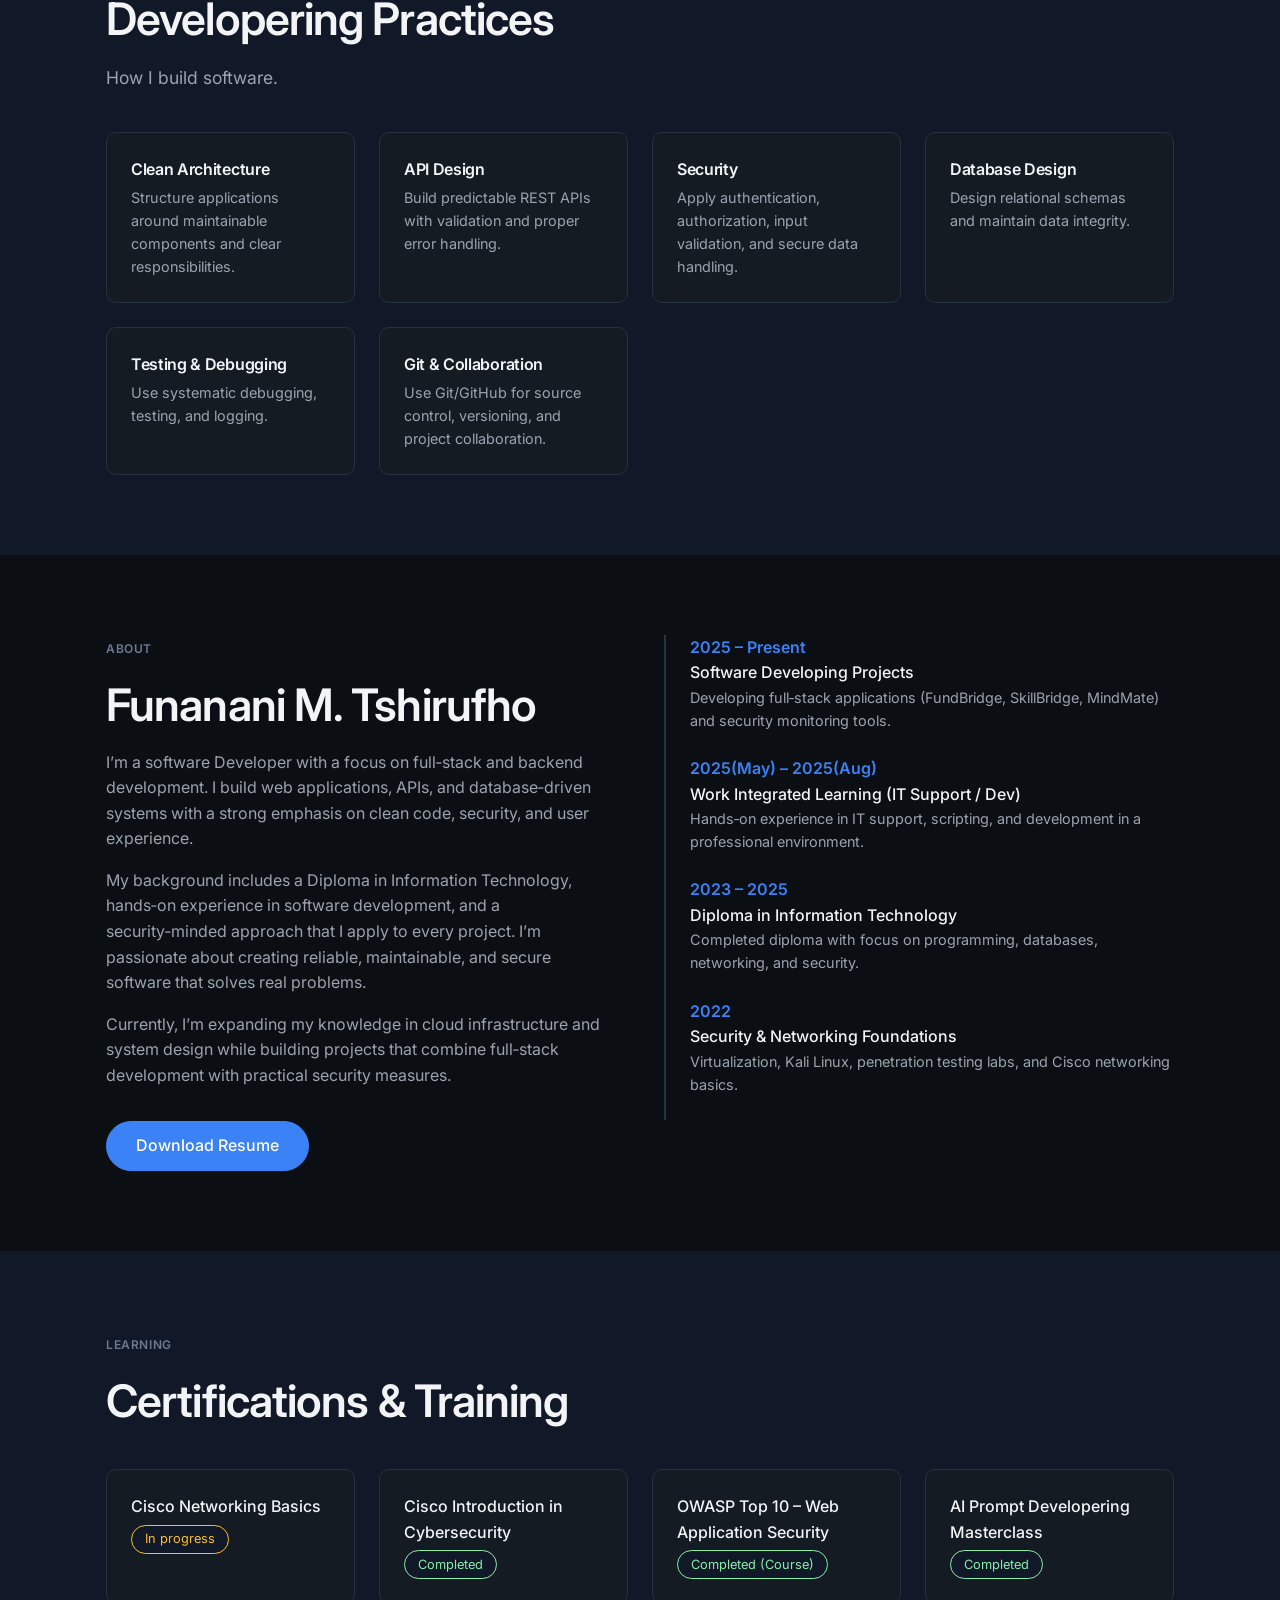
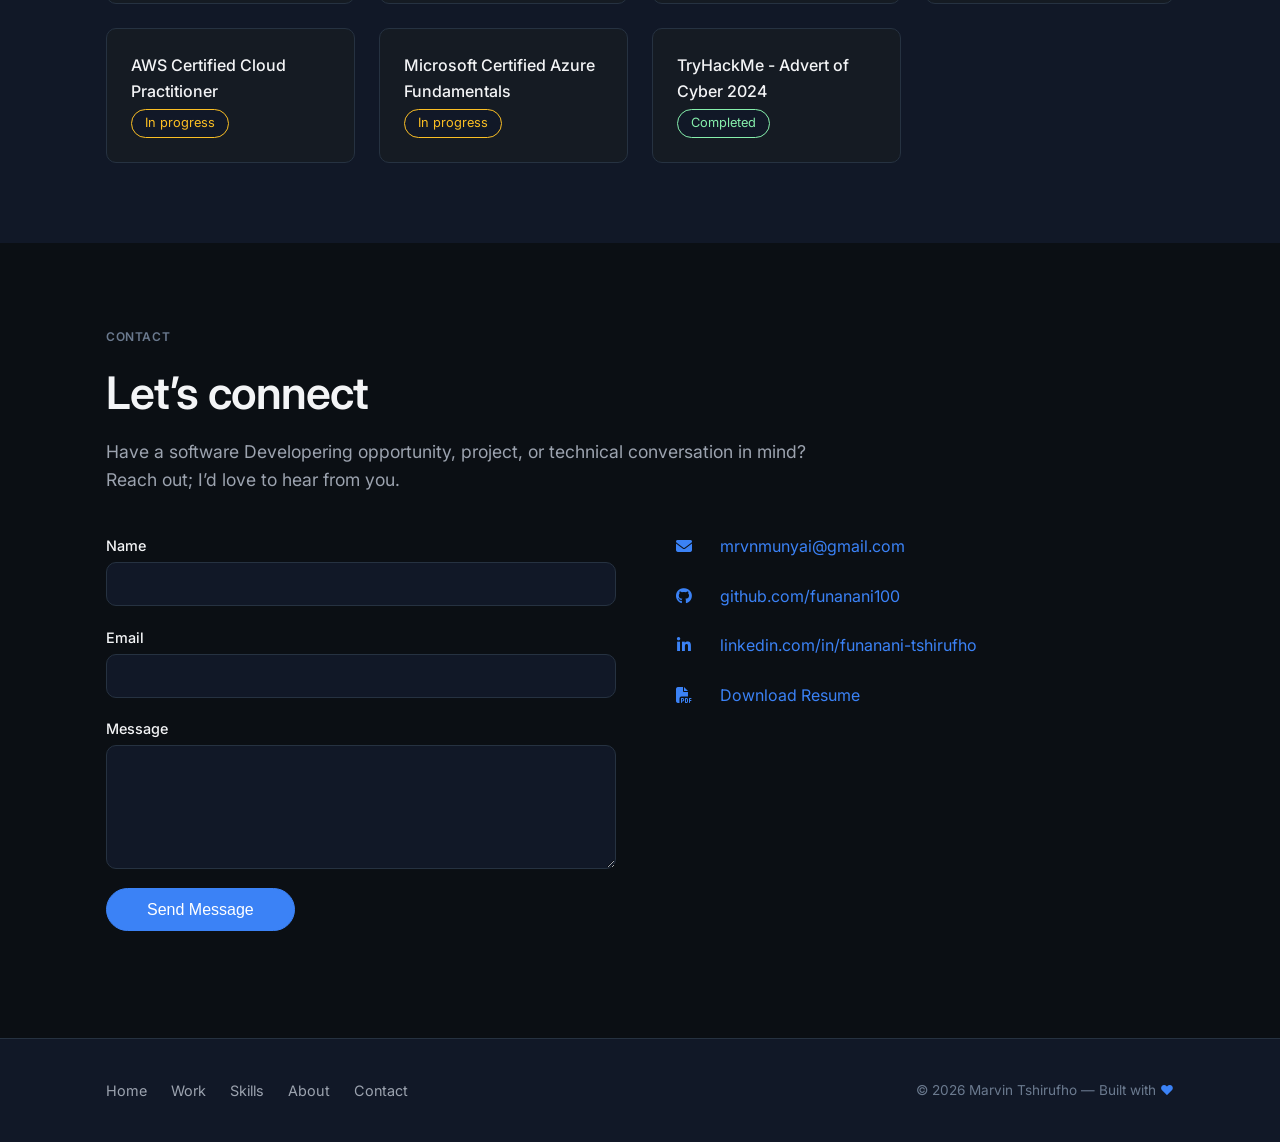
==== commit 085a78fe: "Update index.html" ====
--- a/index.html
+++ b/index.html
@@ -409,7 +409,7 @@
       <div class="about-timeline reveal">
         <div class="tl-item">
           <div class="tl-year">2025 – Present</div>
-          <div class="tl-title">Software Developering Projects</div>
+          <div class="tl-title">Software Developing Projects</div>
           <div class="tl-desc">Developing full‑stack applications (FundBridge, SkillBridge, MindMate) and security monitoring tools.</div>
         </div>
         <div class="tl-item">
@@ -455,11 +455,11 @@
       </div>
       <div class="cert-card reveal">
           <span class="cert-name">AWS Certified Cloud Practitioner</span>
-          <span class="cert-status completed">Completed</span>
+          <span class="cert-status in-progress">In progress</span>
       </div>
       <div class="cert-card reveal">
           <span class="cert-name">Microsoft Certified Azure Fundamentals</span>
-          <span class="cert-status completed">Completed</span>
+          <span class="cert-status in-progress">In progress</span>
       </div>
       <div class="cert-card reveal">
           <span class="cert-name">TryHackMe - Advert of Cyber 2024</span>
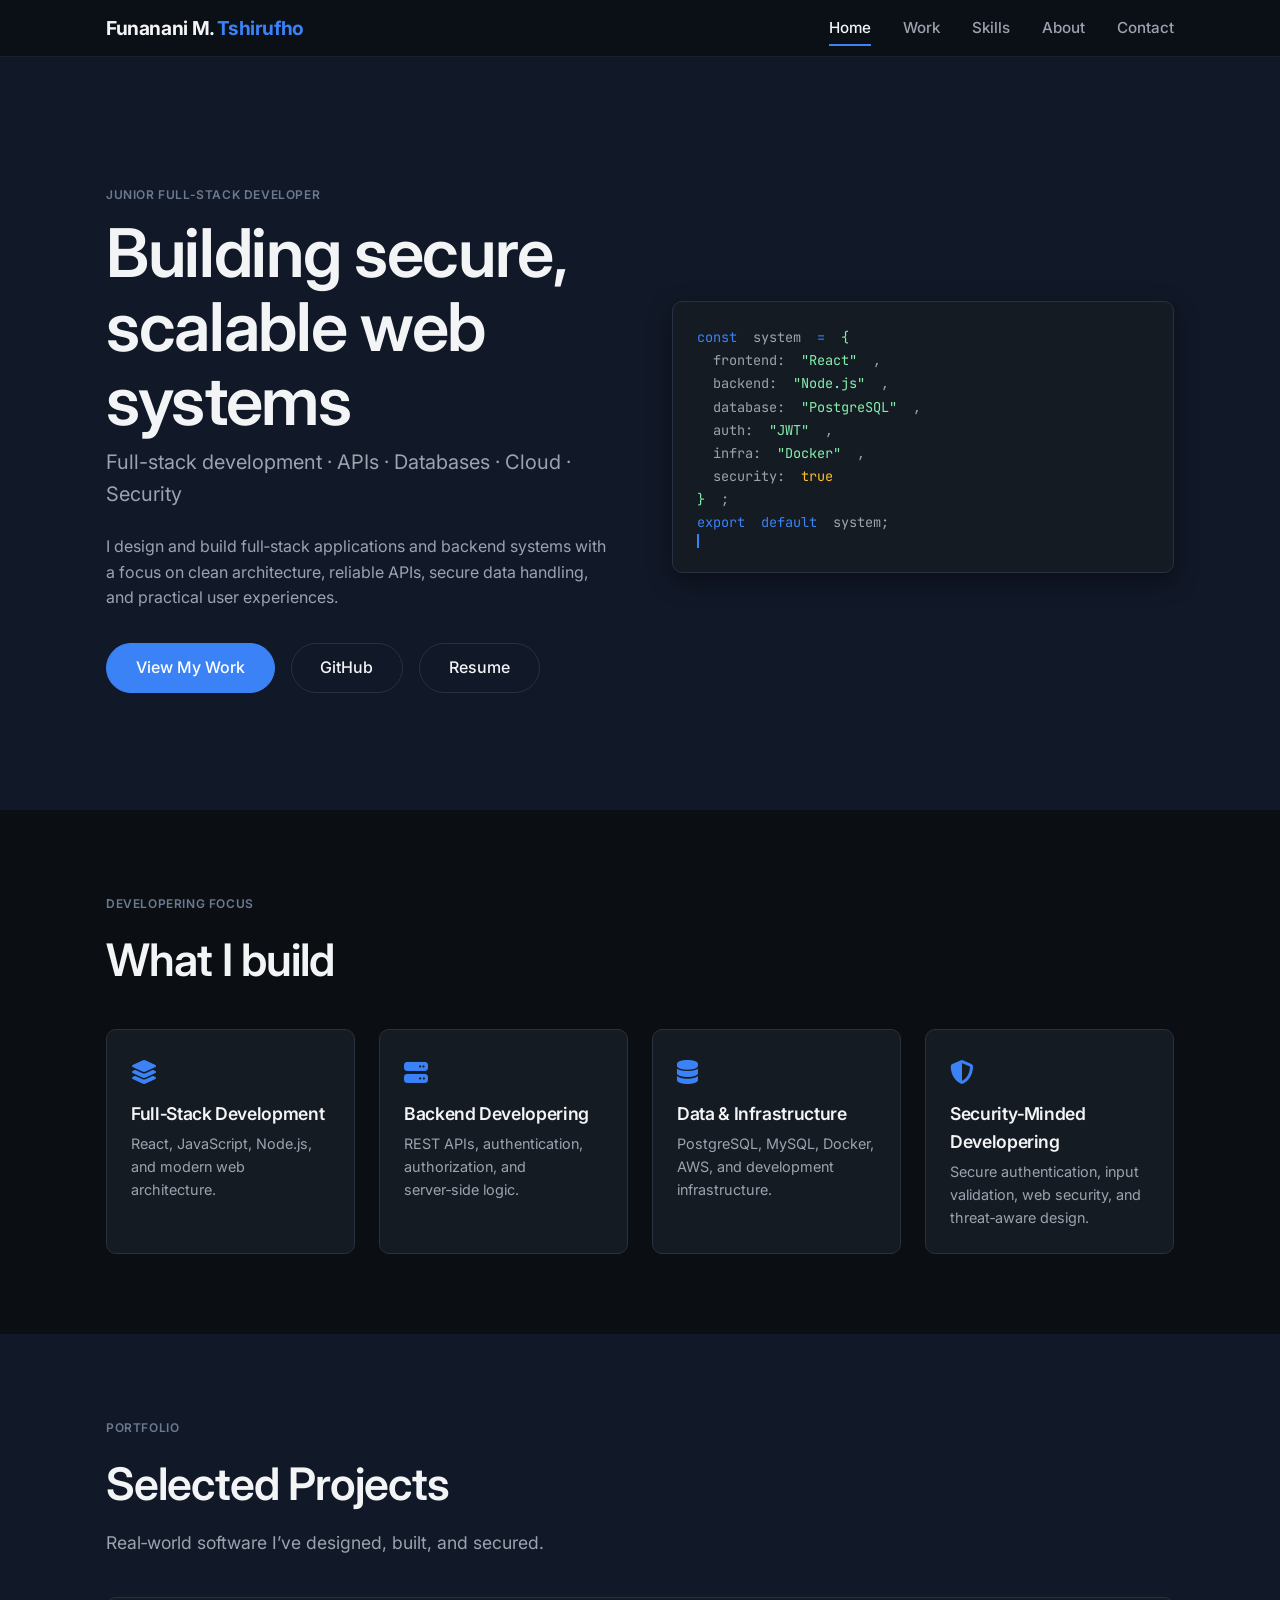
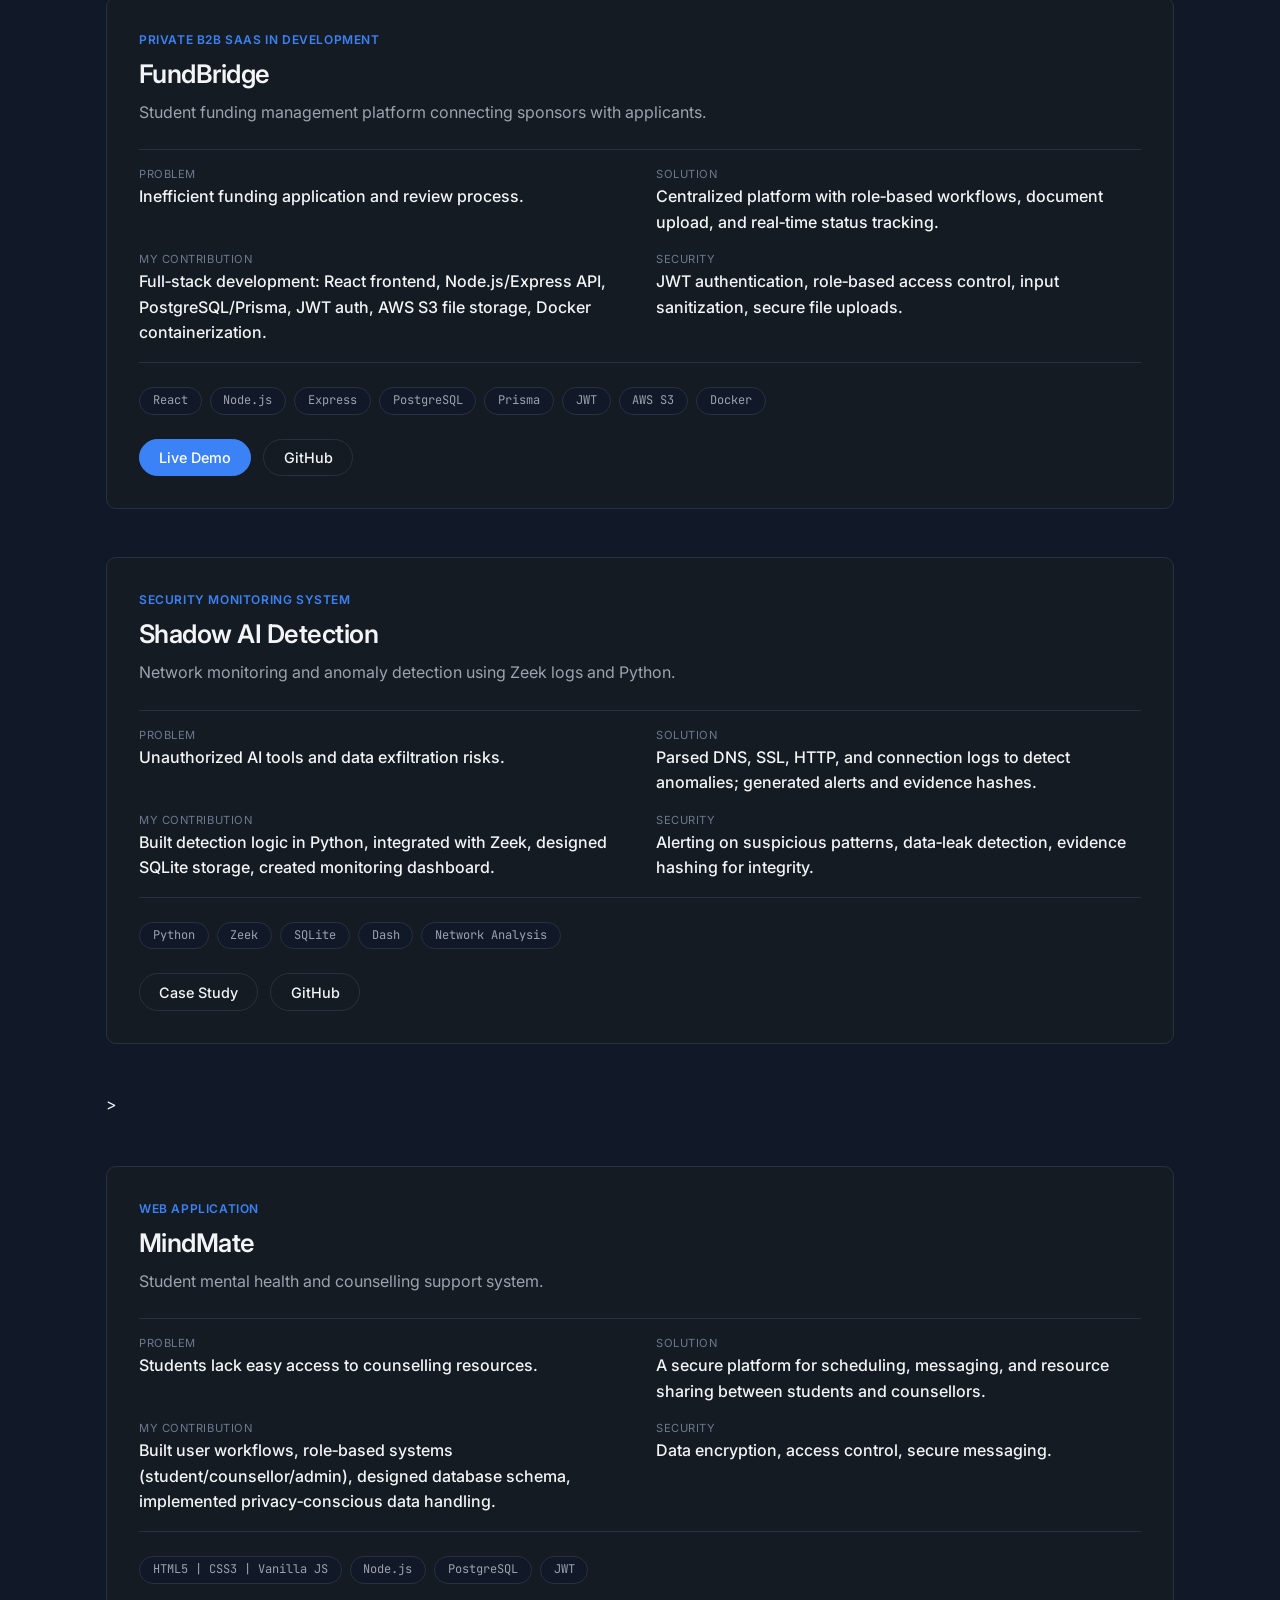
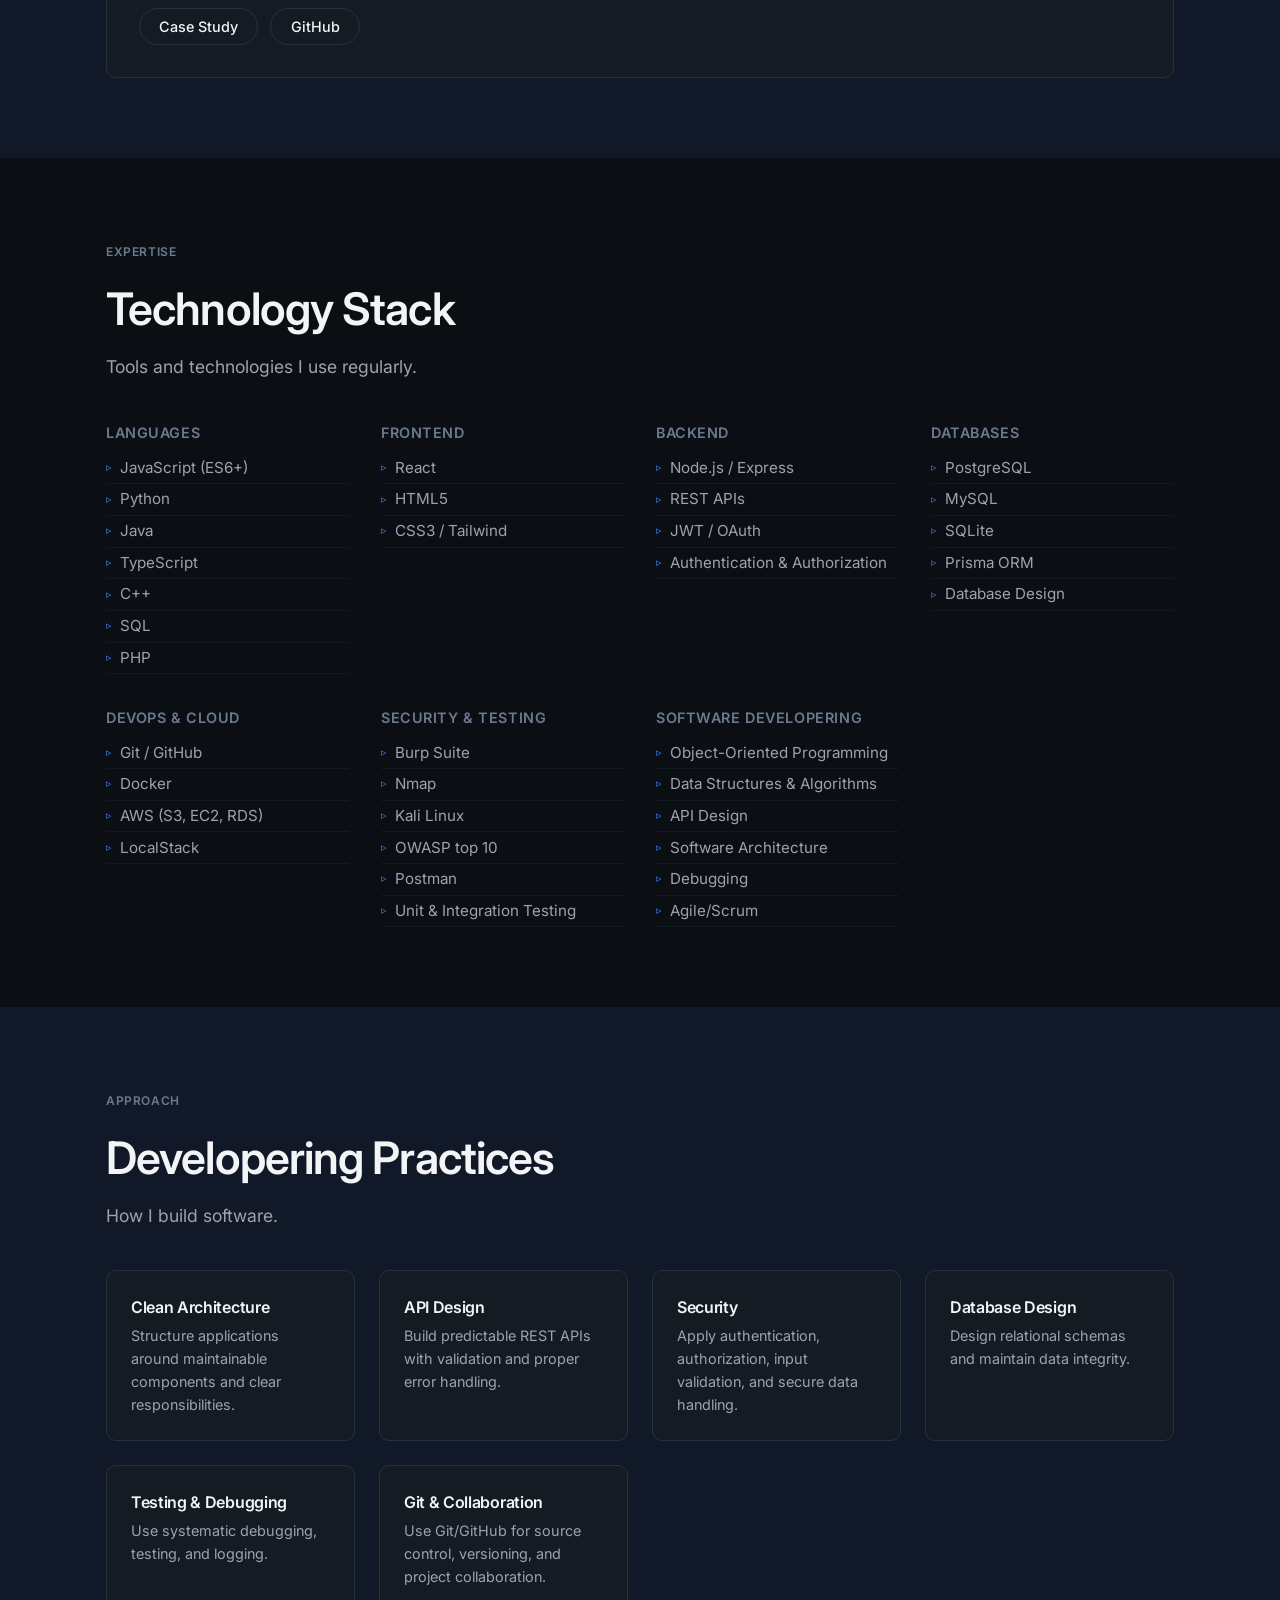
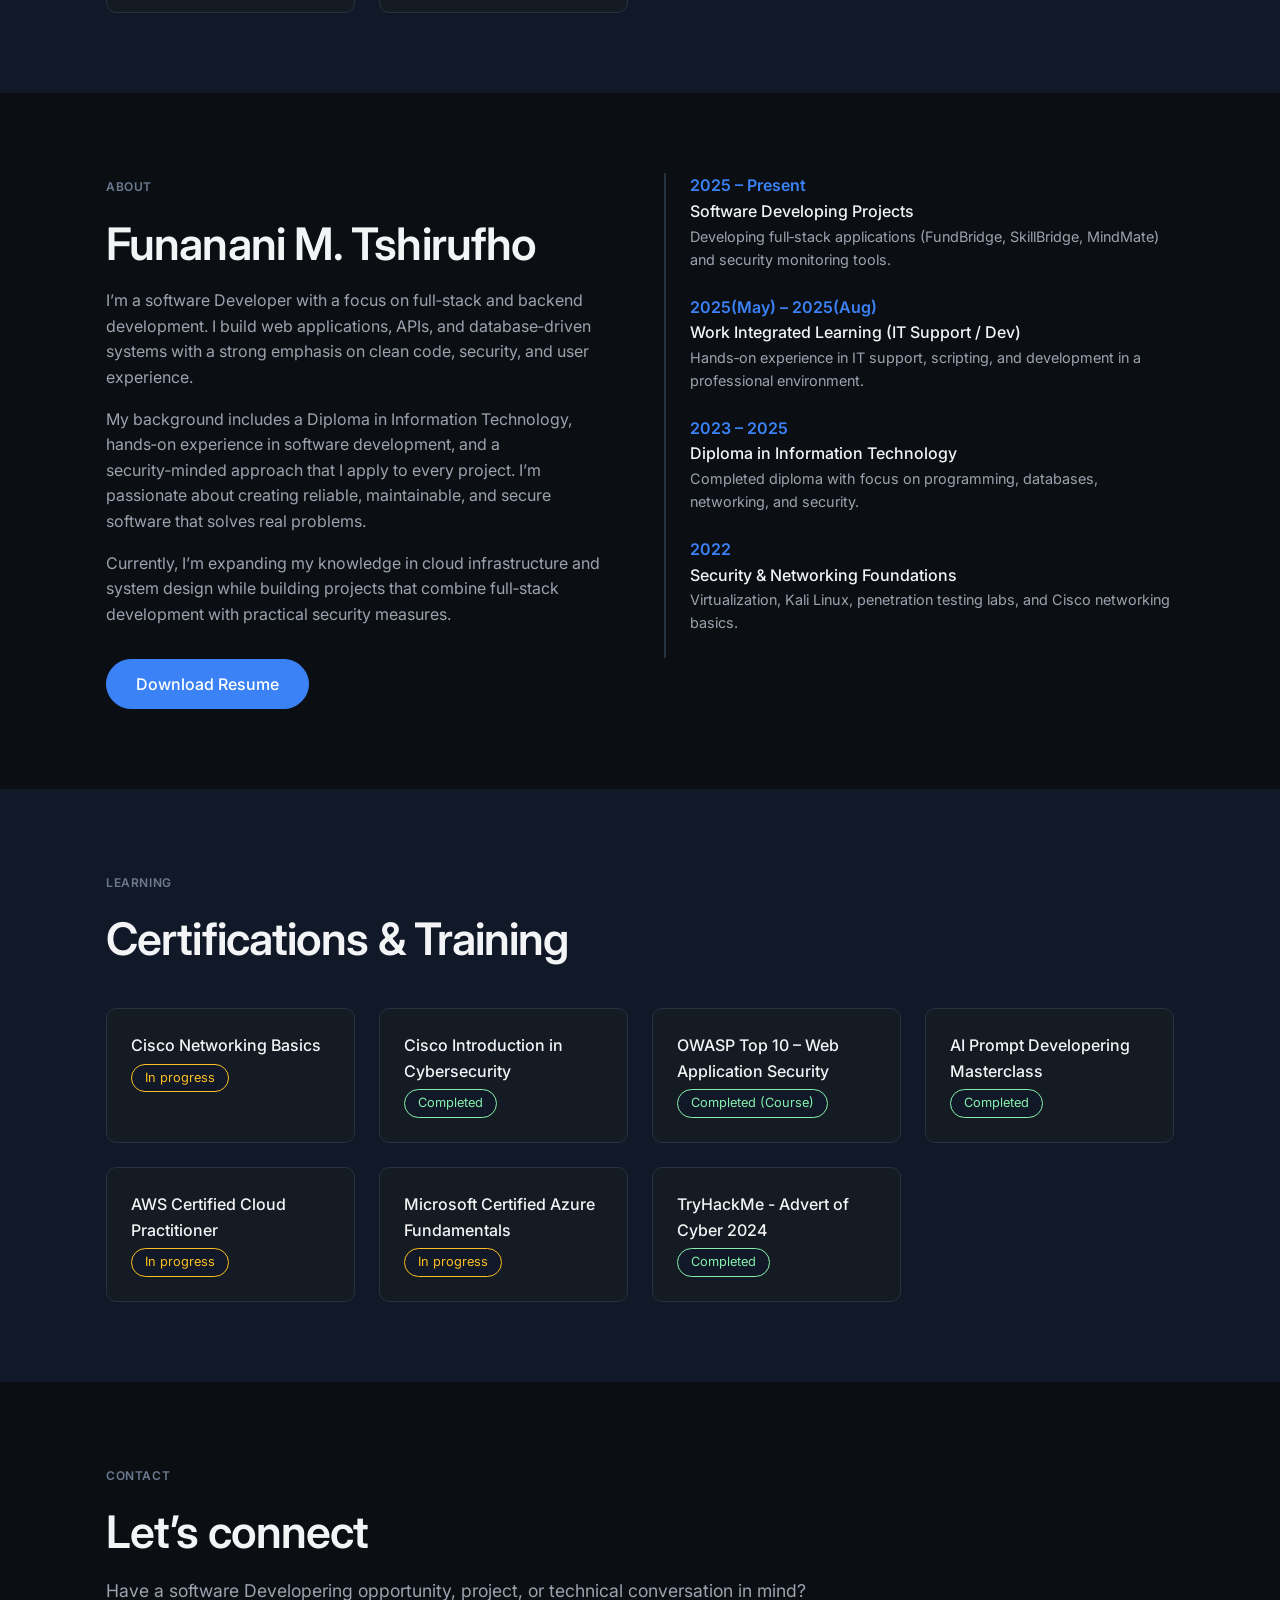
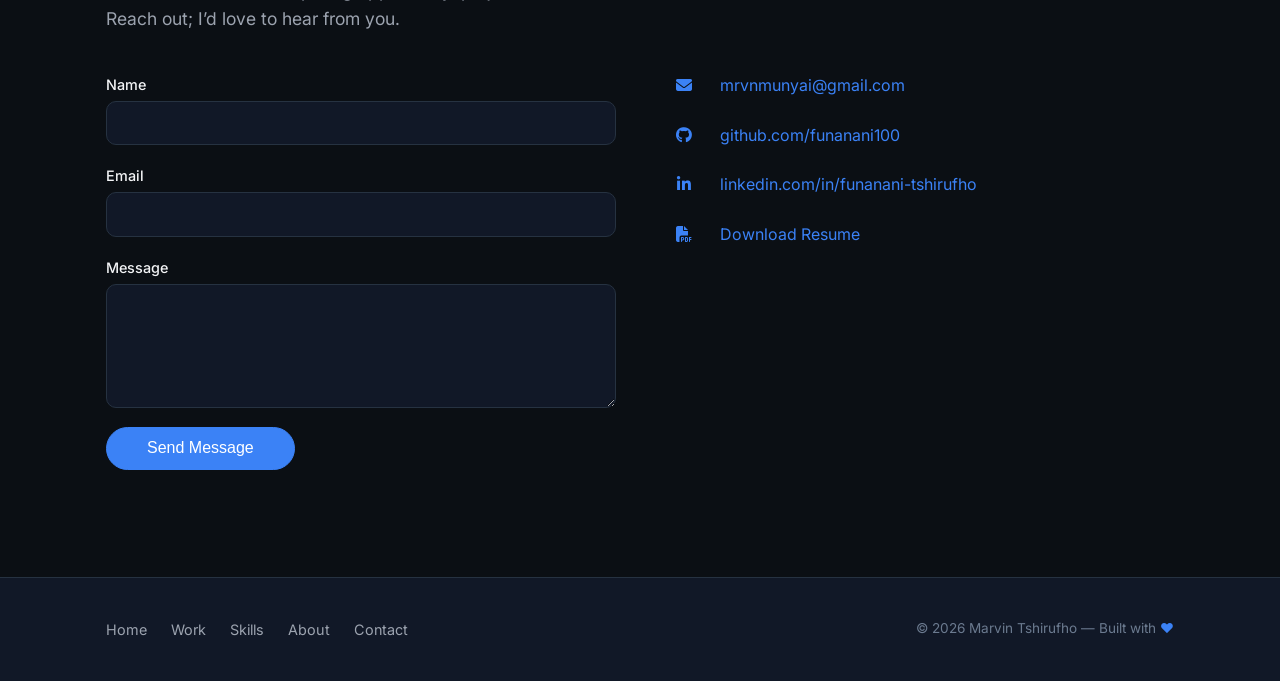
==== commit 57bb37d1: "Update print statement from 'Hello' to 'Goodbye'" ====
--- a/index.html
+++ b/index.html
@@ -3,7 +3,7 @@
 <head>
   <meta charset="UTF-8" />
   <meta name="viewport" content="width=device-width, initial-scale=1.0" />
-  <title>Marvin Tshirufho; Software Developer</title>
+  <title>Marvin Tshirufho; Junior Full-Stack Developer</title>
   <meta name="description" content="Software Developer building full-stack applications, backend systems, and secure web solutions." />
   <meta name="author" content="Marvin Tshirufho" />
   <meta name="robots" content="index, follow" />
@@ -49,7 +49,7 @@
   <section class="hero" id="home">
     <div class="container hero-content">
       <div class="hero-text">
-        <span class="section-label">Software Developer</span>
+        <span class="section-label">Junior Full-Stack Developer</span>
         <h1>Building secure, scalable web systems</h1>
         <p class="hero-tagline">Full-stack development · APIs · Databases · Cloud · Security</p>
         <p>
@@ -119,7 +119,7 @@
         <!-- FundBridge -->
         <article class="project-card reveal">
           <div class="card-body">
-            <div class="category">Full‑Stack Application</div>
+            <div class="category">Private B2B SaaS in development</div>
             <h3>FundBridge</h3>
             <p class="project-description">
               Student funding management platform connecting sponsors with applicants.
@@ -187,42 +187,7 @@
             </div>
           </div>
         </article>
-
-        <!-- SkillBridge -->
-        <article class="project-card reveal">
-          <div class="card-body">
-            <div class="category">Full‑Stack Platform</div>
-            <h3>SkillBridge</h3>
-            <p class="project-description">
-              Graduate upskilling and internship matching platform.
-            </p>
-            <div class="project-details">
-              <div class="detail-item">
-                <span class="label">Problem</span>
-                <span class="value">Lack of visibility between graduates and employers.</span>
-              </div>
-              <div class="detail-item">
-                <span class="label">Solution</span>
-                <span class="value">A platform where graduates can showcase skills and employers can discover talent.</span>
-              </div>
-              <div class="detail-item">
-                <span class="label">My contribution</span>
-                <span class="value">Designed database schema, built REST API with Node.js, integrated JWT authentication, developed React frontend.</span>
-              </div>
-              <div class="detail-item">
-                <span class="label">Security</span>
-                <span class="value">Role‑based access, secure user profiles, input validation.</span>
-              </div>
-            </div>
-            <div class="tech-tags">
-              <span>React</span><span>Node.js</span><span>PostgreSQL</span><span>JWT</span><span>Tailwind</span>
-            </div>
-            <div class="actions">
-              <a href="#" class="btn btn-outline">Live Demo</a>
-              <a href="https://github.com/funanani100/skillbridge" target="_blank" rel="noopener noreferrer" class="btn btn-outline">GitHub</a>
-            </div>
-          </div>
-        </article>
+>
 
         <!-- MindMate -->
         <article class="project-card reveal">
@@ -251,7 +216,7 @@
               </div>
             </div>
             <div class="tech-tags">
-              <span>React</span><span>Node.js</span><span>MySQL</span><span>JWT</span>
+              <span>HTML5 | CSS3 | Vanilla JS</span><span>Node.js</span><span>PostgreSQL</span><span>JWT</span>
             </div>
             <div class="actions">
               <a href="#" class="btn btn-outline">Case Study</a>
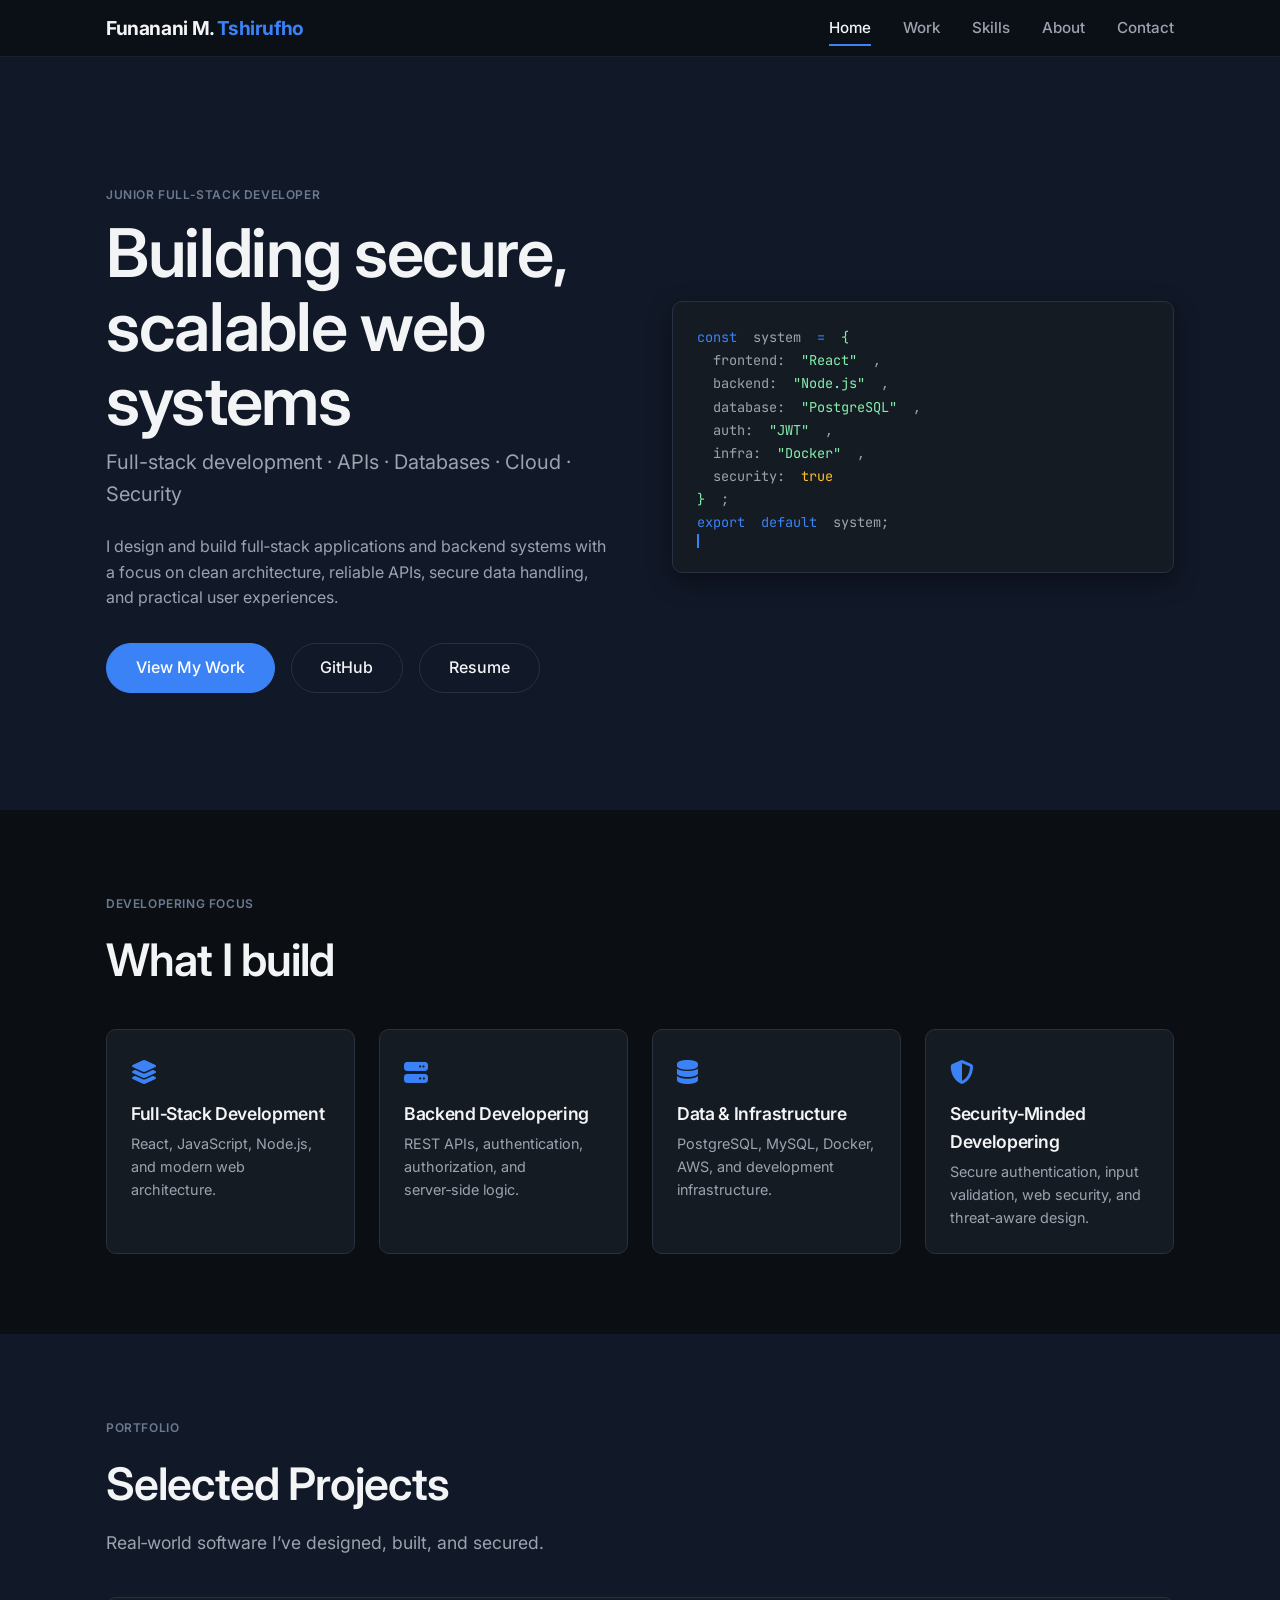
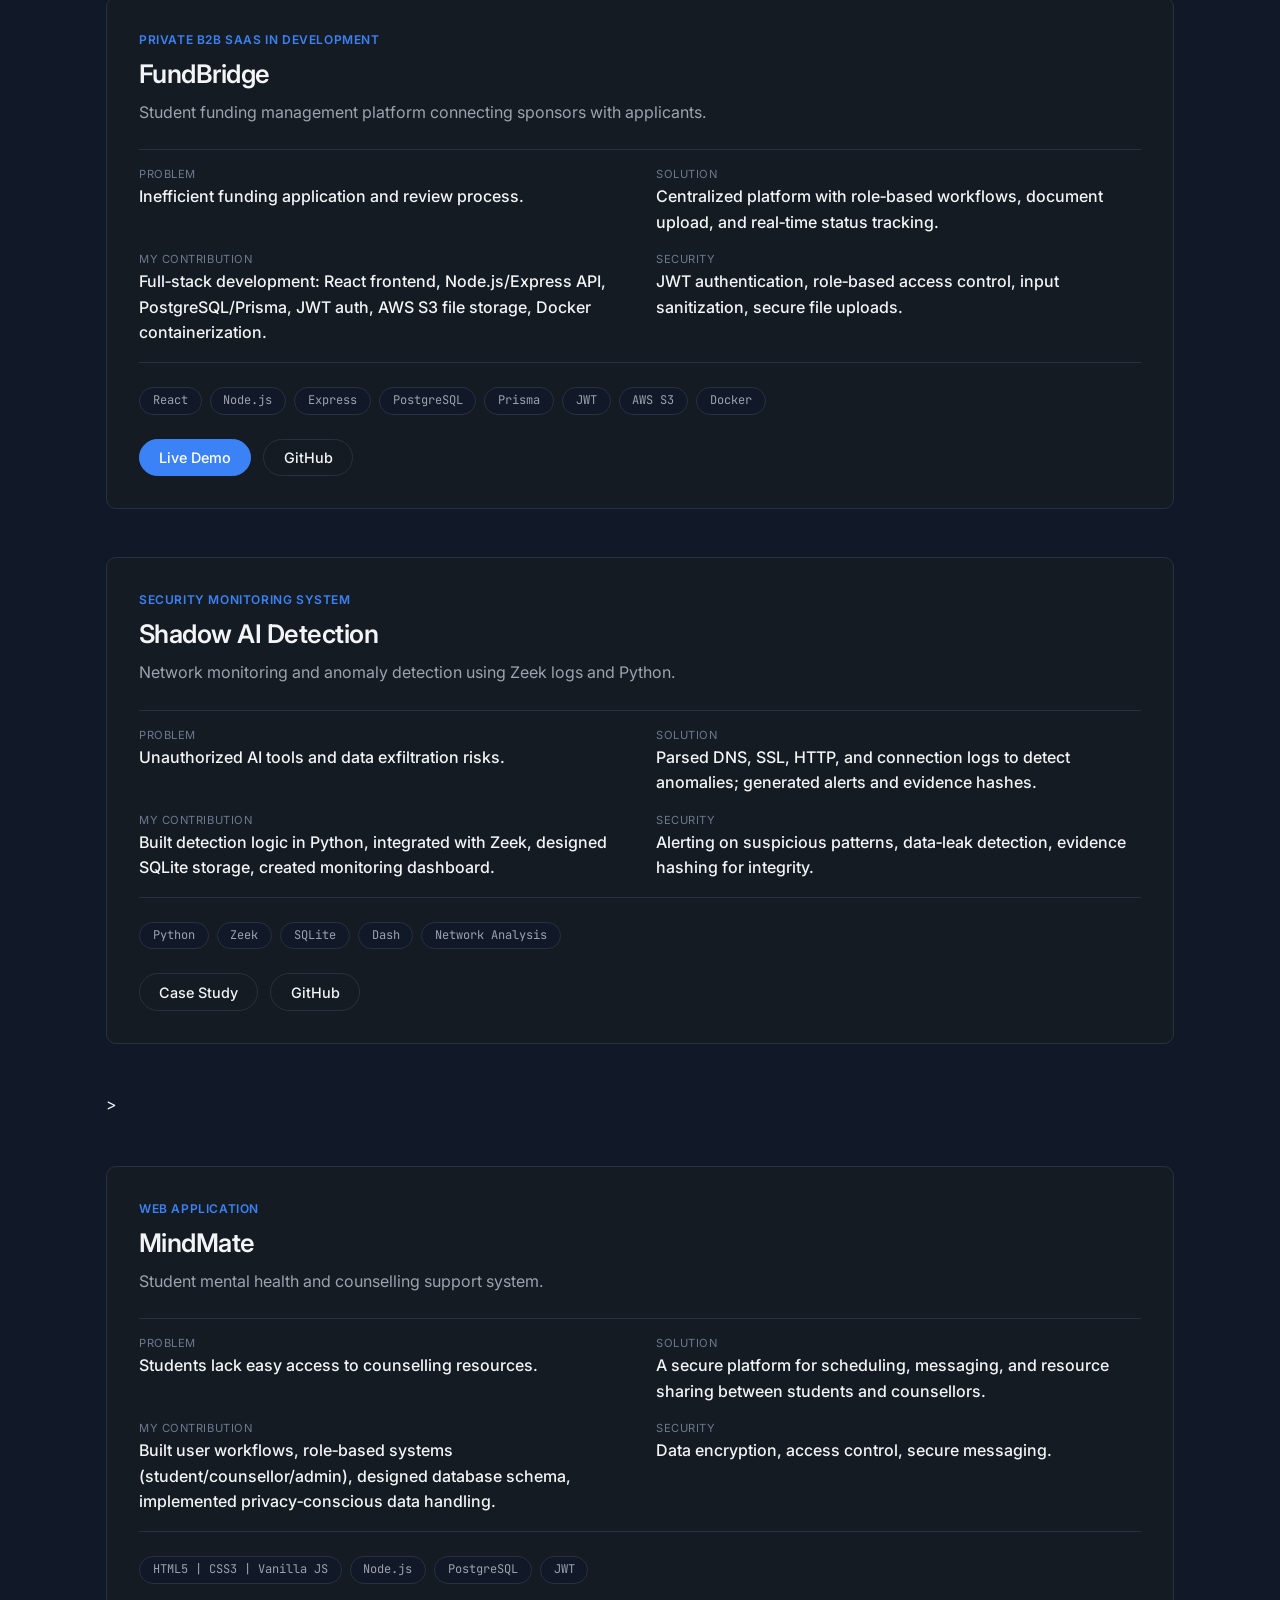
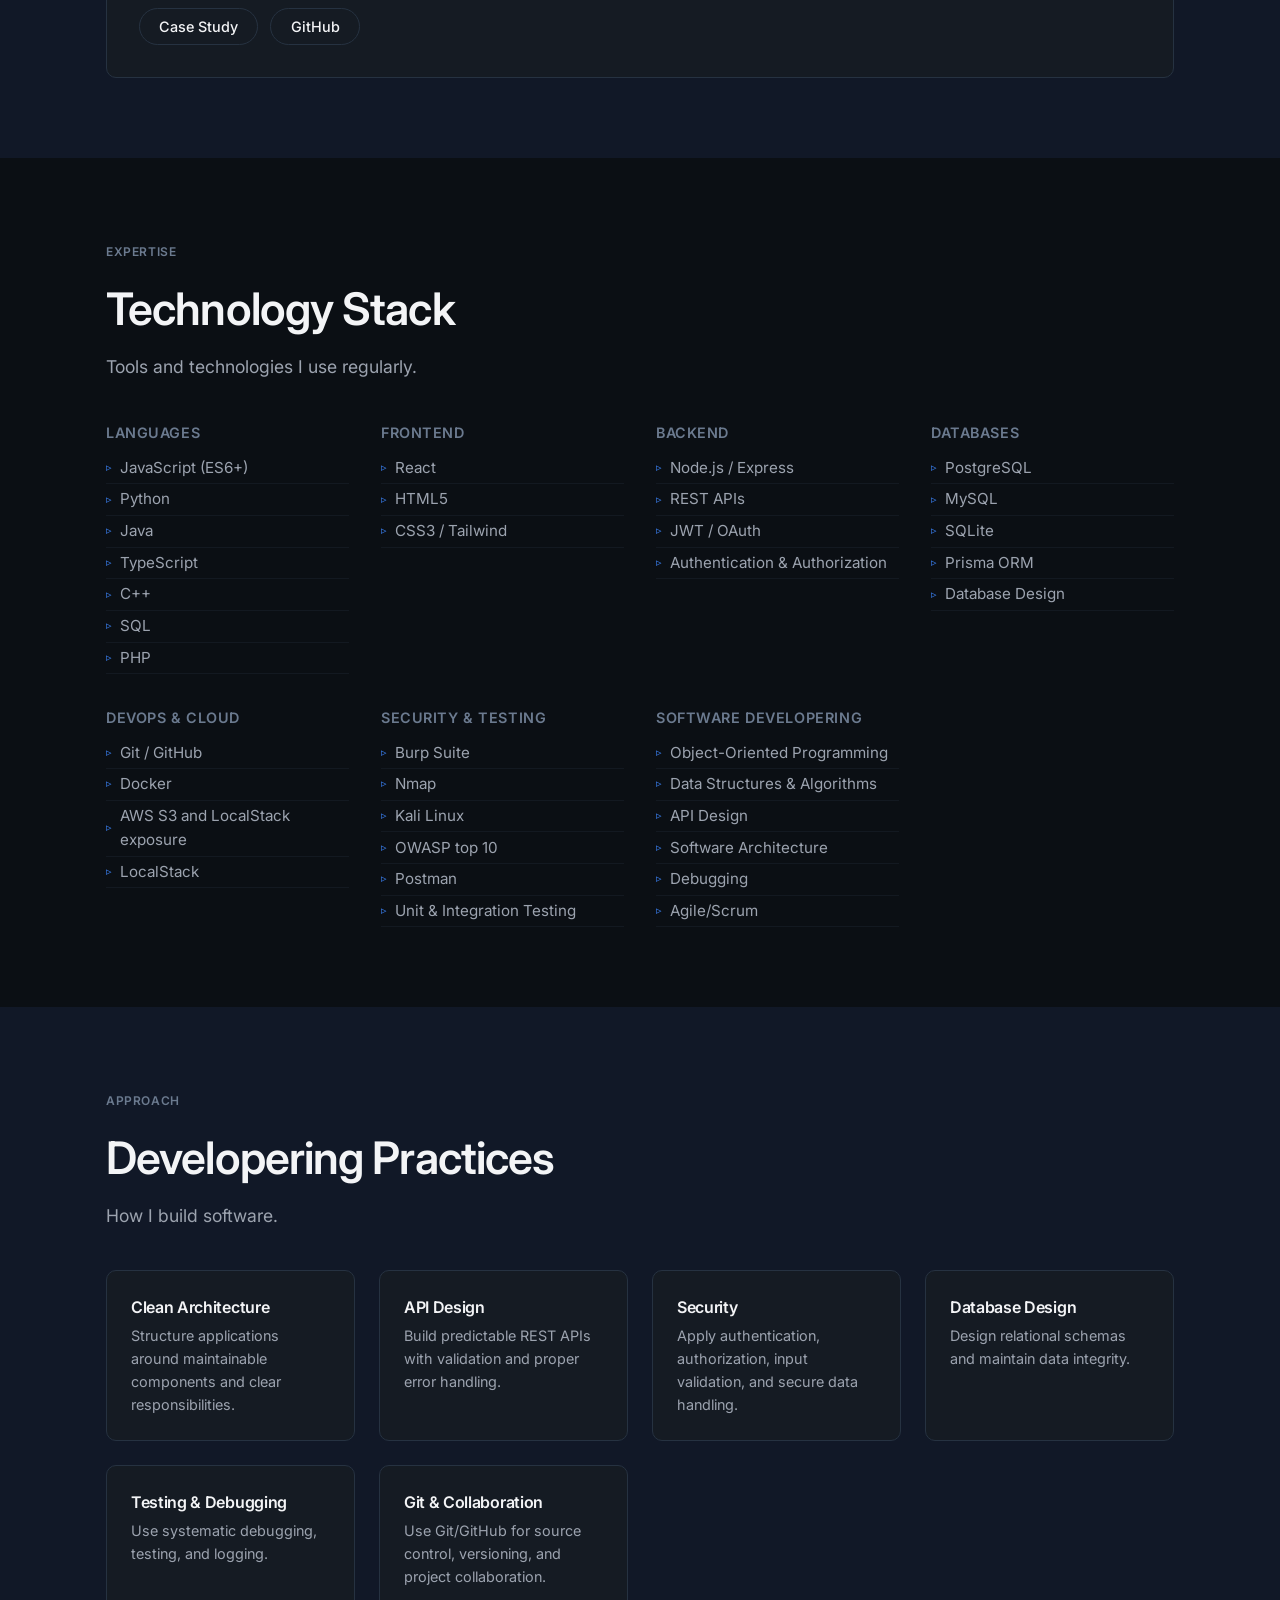
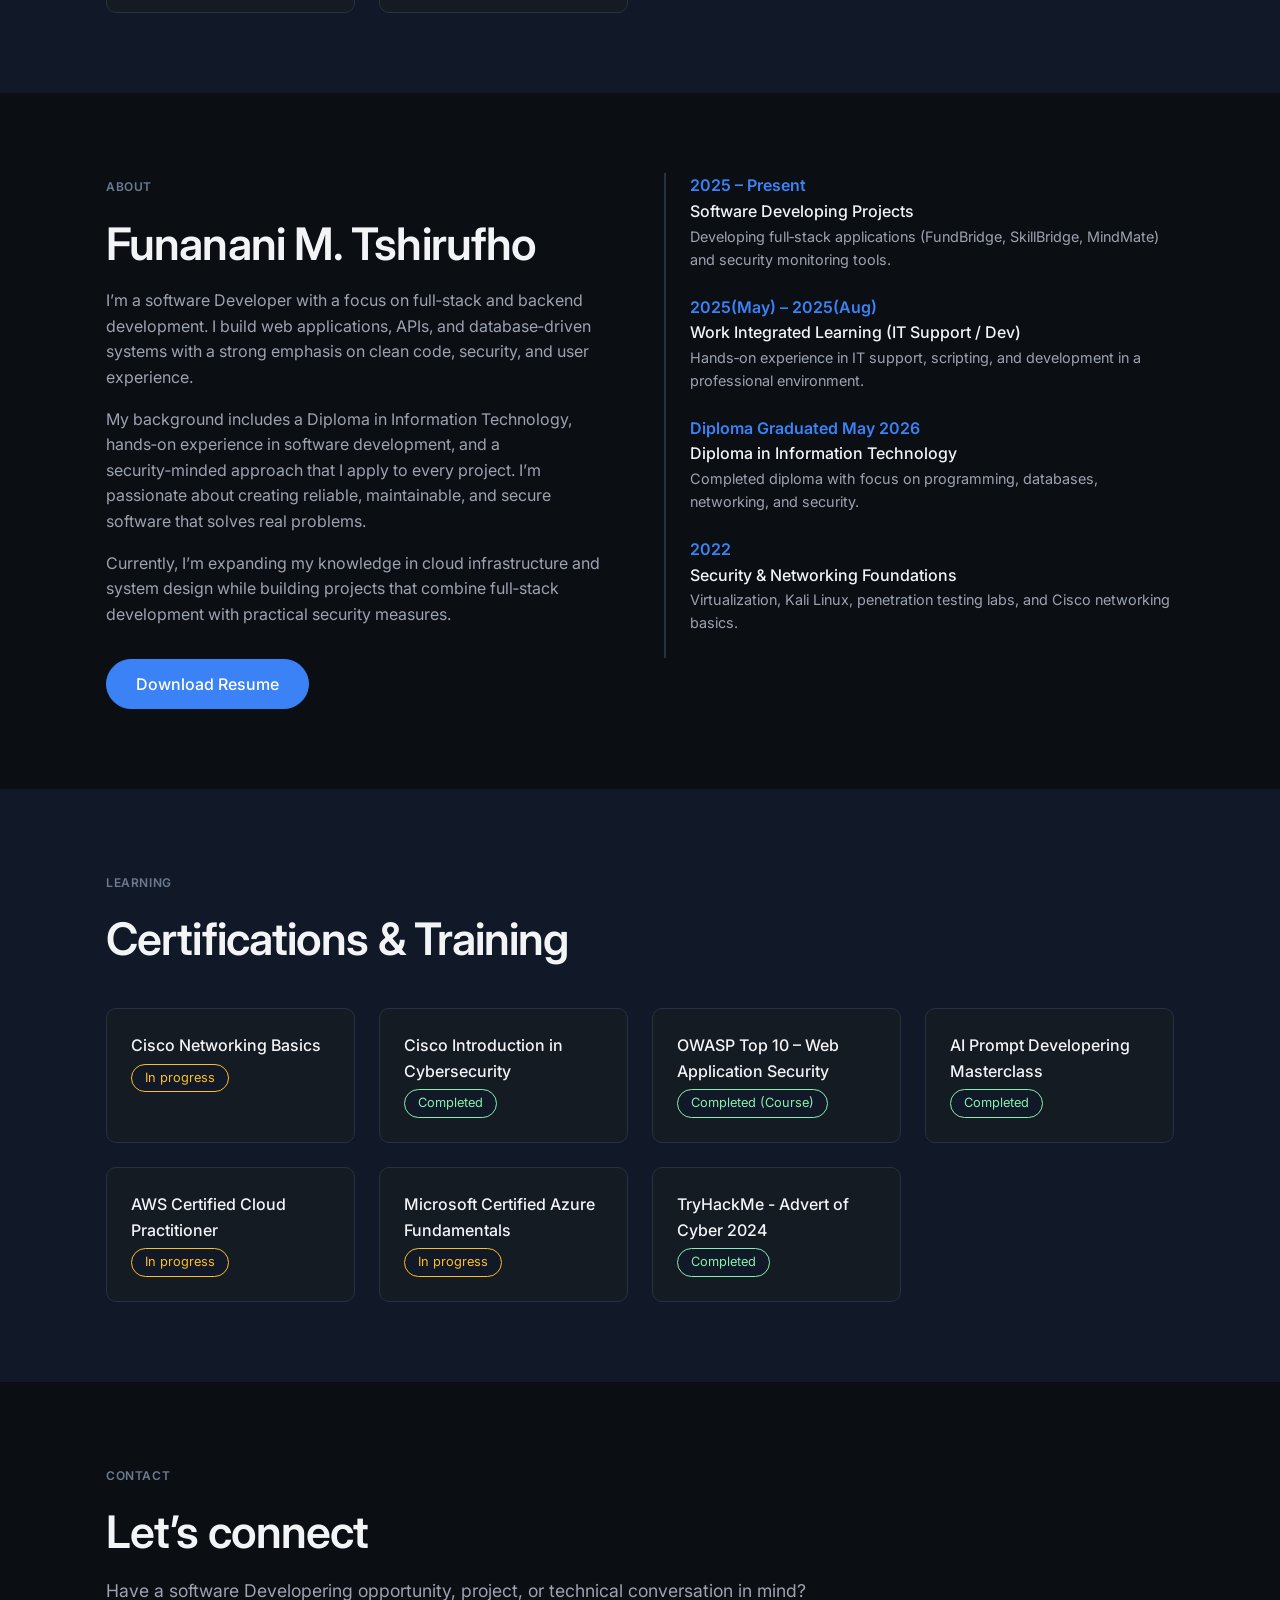
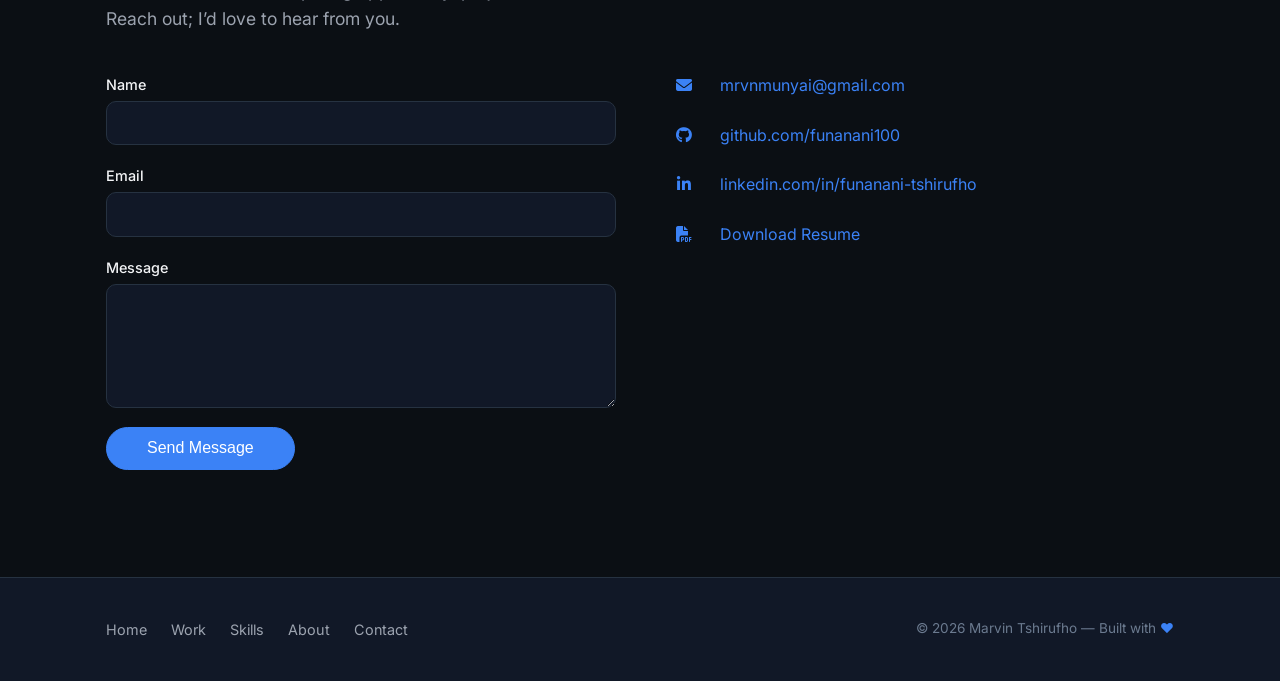
==== commit a0c61a38: "Update index.html" ====
--- a/index.html
+++ b/index.html
@@ -281,7 +281,7 @@
           <ul>
             <li>Git / GitHub</li>
             <li>Docker</li>
-            <li>AWS (S3, EC2, RDS)</li>
+            <li>AWS S3 and LocalStack exposure</li>
             <li>LocalStack</li>
           </ul>
         </div>
@@ -383,7 +383,7 @@
           <div class="tl-desc">Hands‑on experience in IT support, scripting, and development in a professional environment.</div>
         </div>
         <div class="tl-item">
-          <div class="tl-year">2023 – 2025</div>
+          <div class="tl-year">Diploma Graduated May 2026</div>
           <div class="tl-title">Diploma in Information Technology</div>
           <div class="tl-desc">Completed diploma with focus on programming, databases, networking, and security.</div>
         </div>
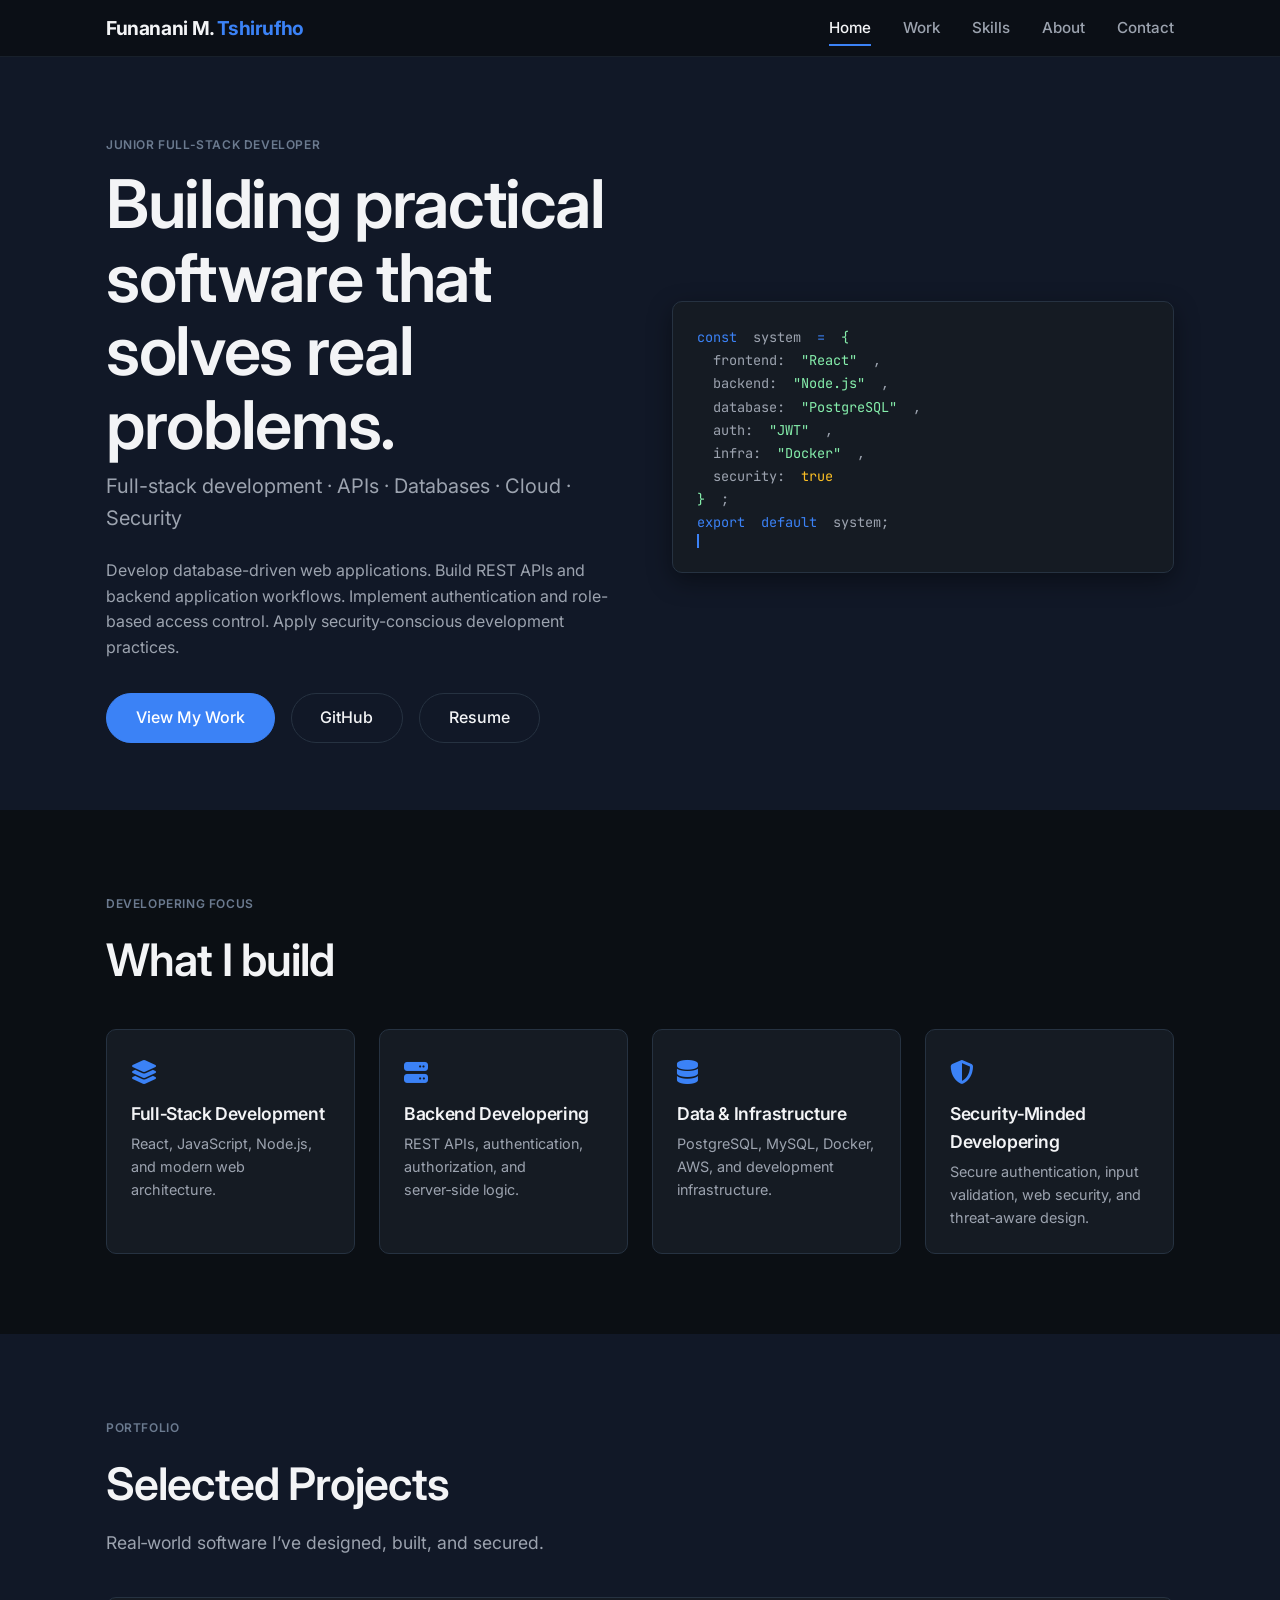
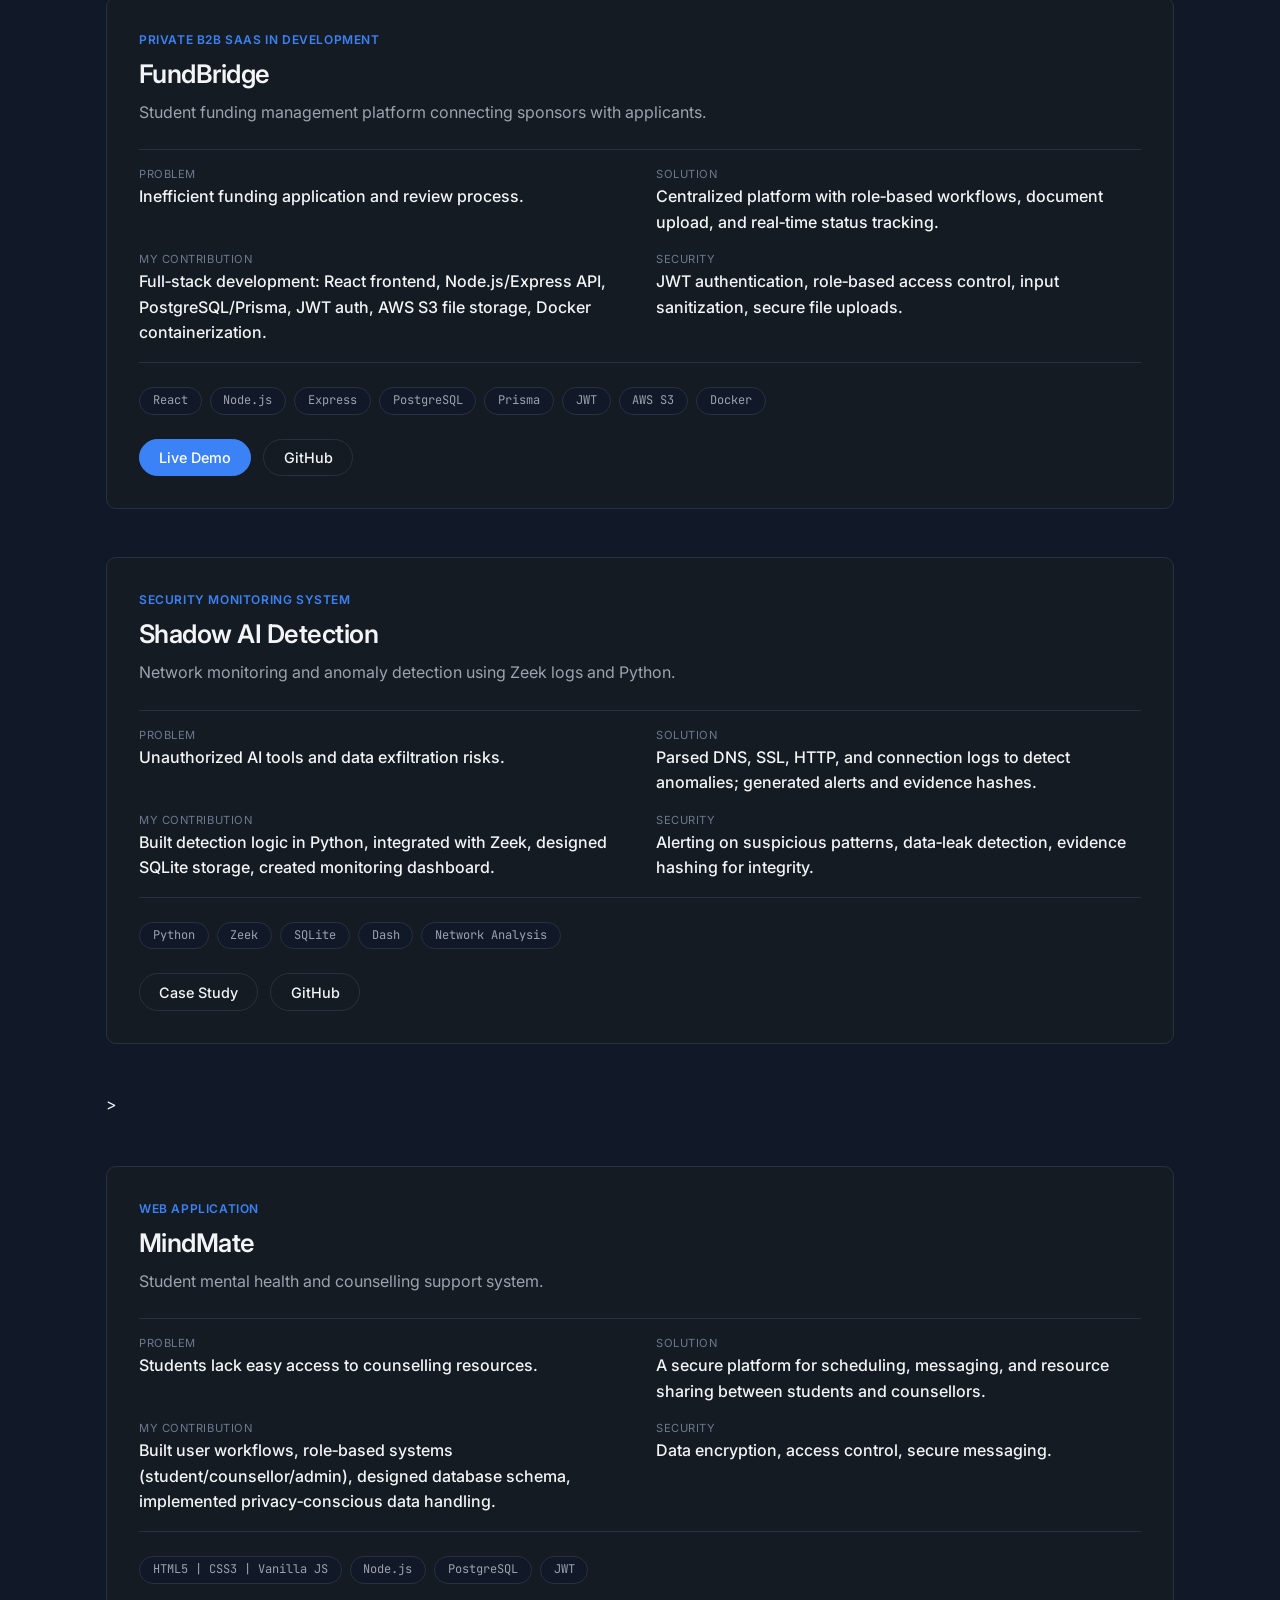
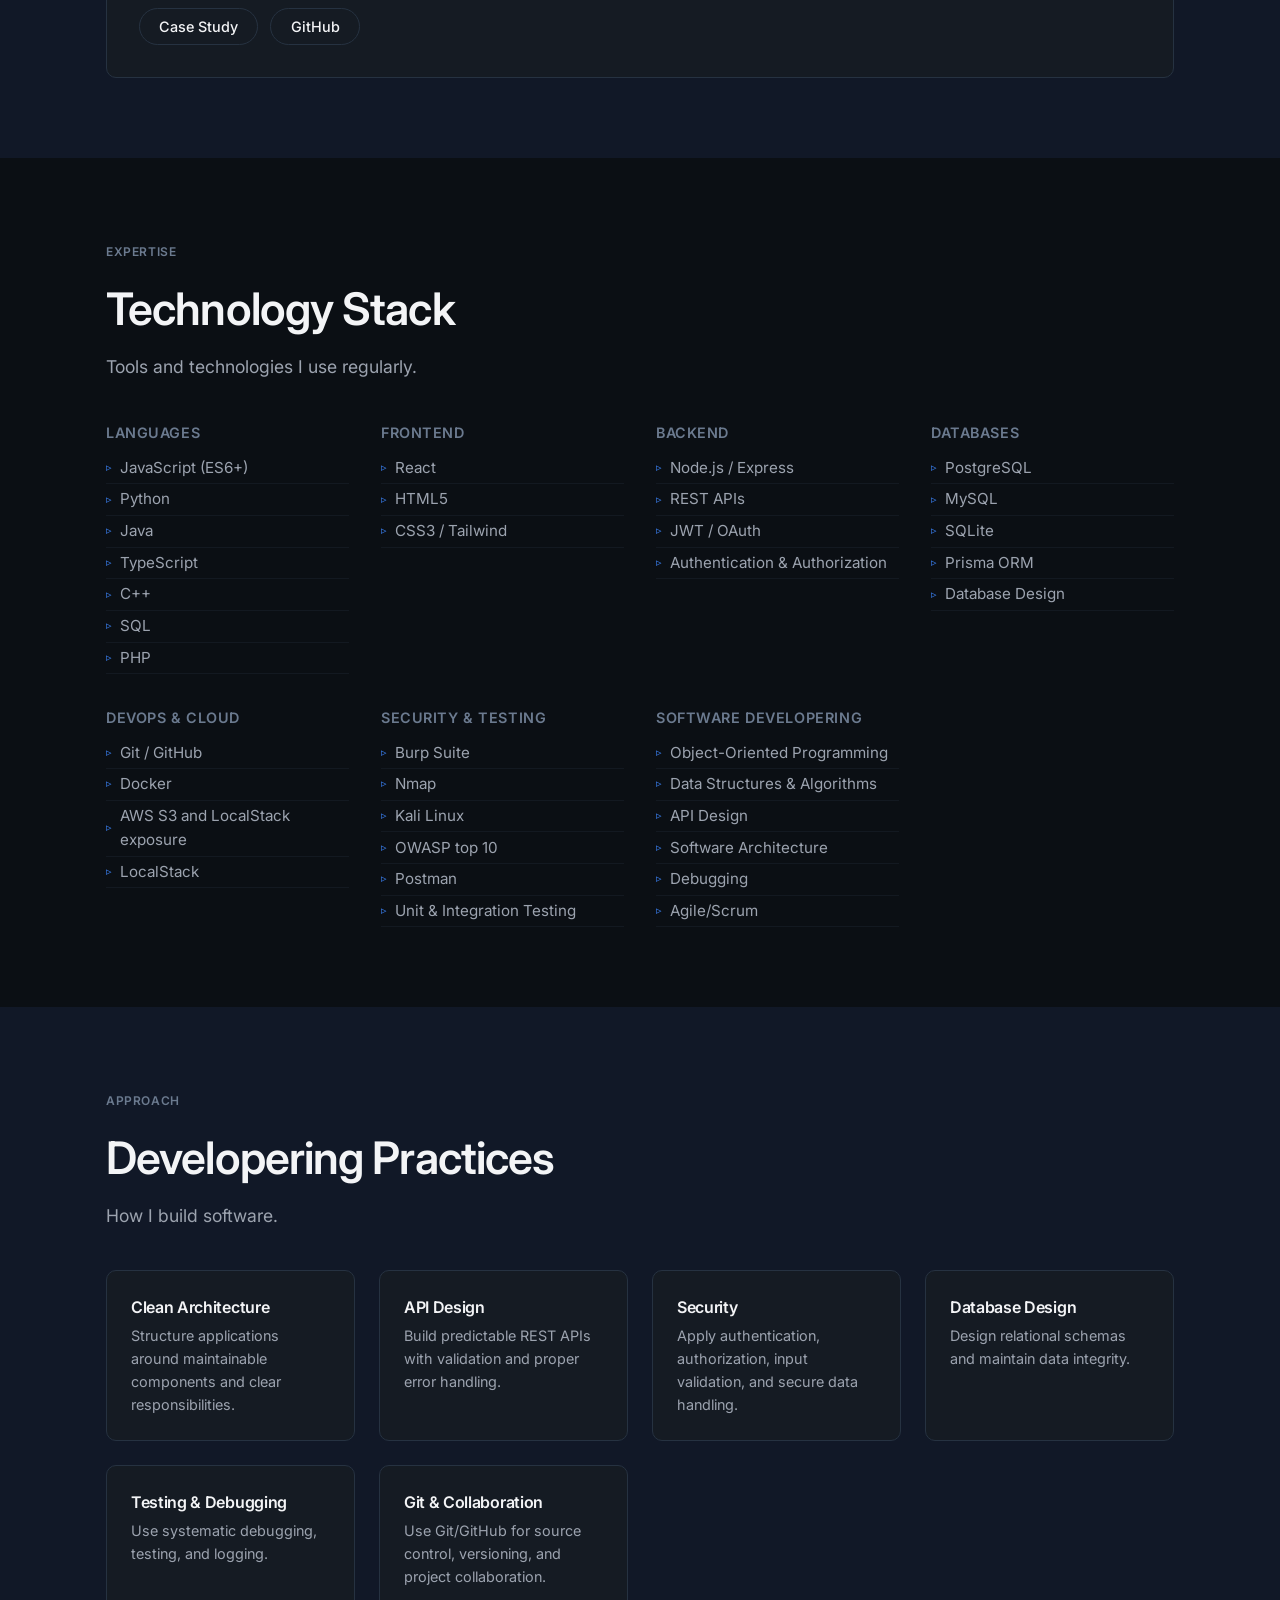
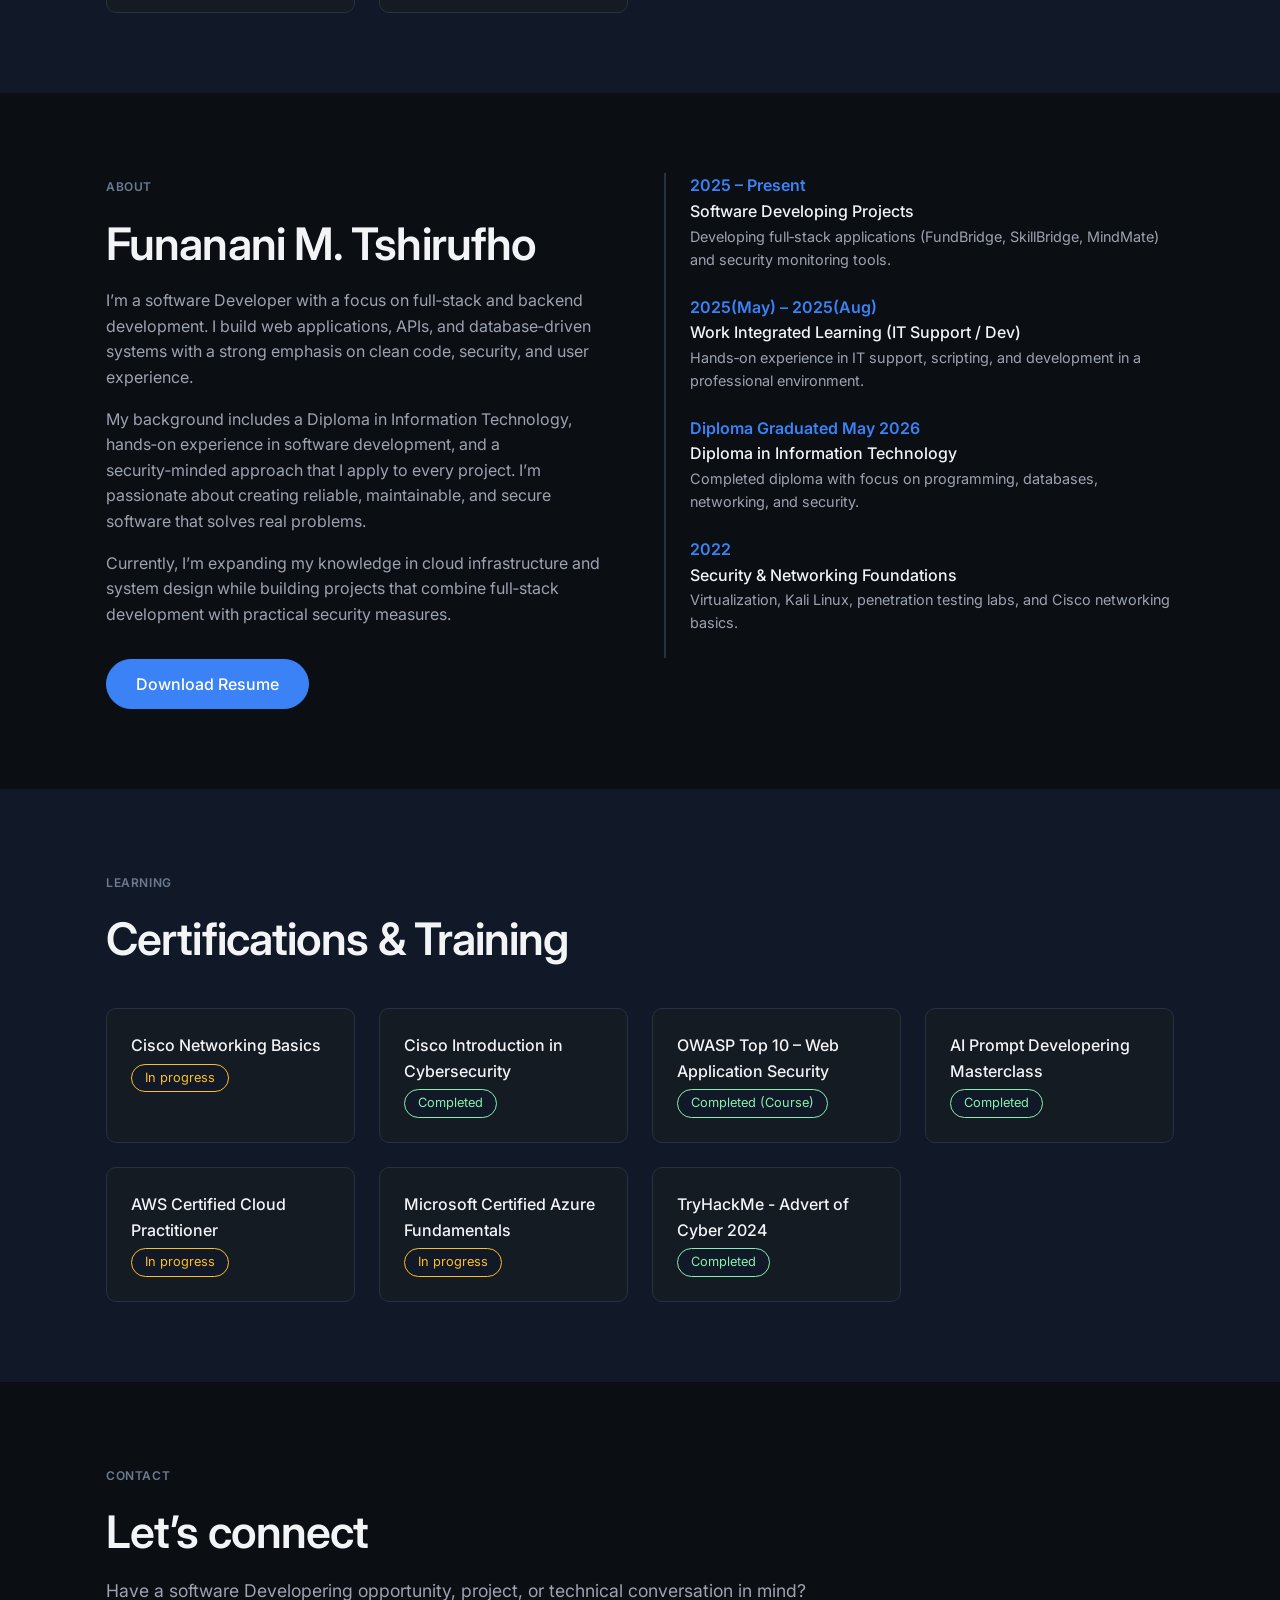
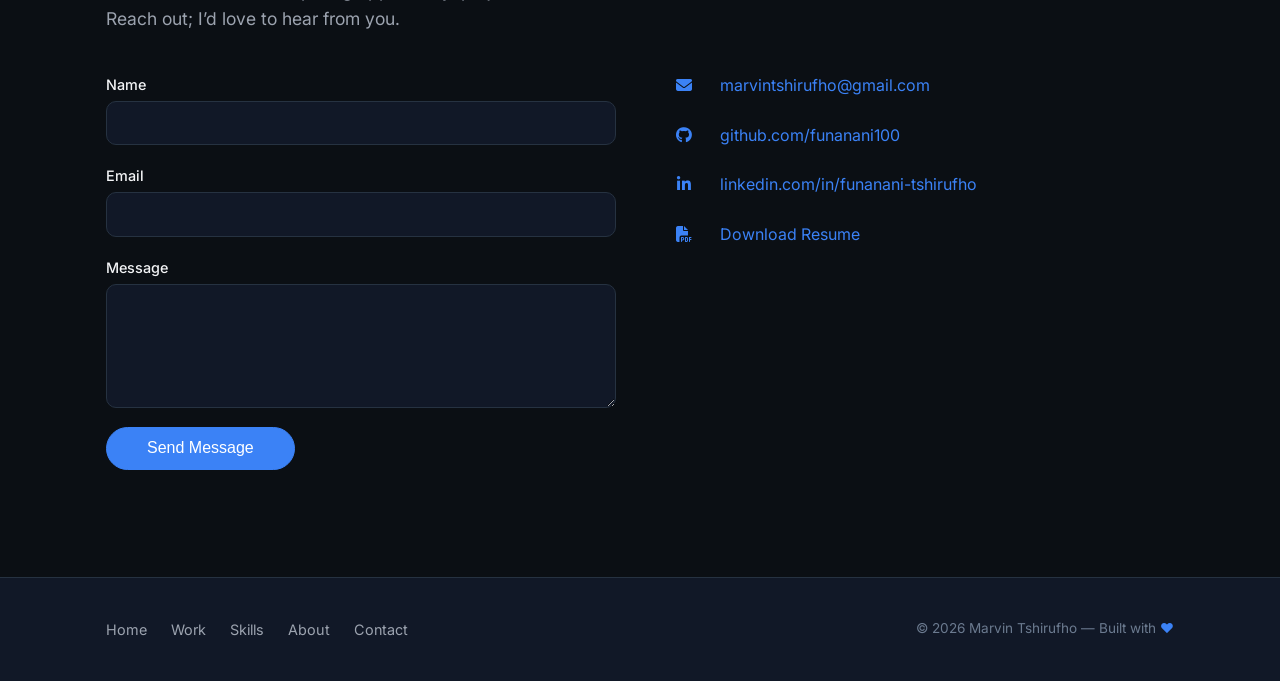
==== commit 0e444d28: "Update index.html" ====
--- a/index.html
+++ b/index.html
@@ -50,11 +50,13 @@
     <div class="container hero-content">
       <div class="hero-text">
         <span class="section-label">Junior Full-Stack Developer</span>
-        <h1>Building secure, scalable web systems</h1>
+        <h1>Building practical software that solves real problems.</h1>
         <p class="hero-tagline">Full-stack development · APIs · Databases · Cloud · Security</p>
         <p>
-          I design and build full‑stack applications and backend systems with a focus on clean architecture,
-          reliable APIs, secure data handling, and practical user experiences.
+          Develop database-driven web applications.
+          Build REST APIs and backend application workflows.
+          Implement authentication and role-based access control.
+          Apply security-conscious development practices.
         </p>
         <div class="hero-actions">
           <a href="#work" class="btn btn-primary">View My Work</a>
@@ -445,7 +447,7 @@
 
       <div class="contact-grid">
         <!-- Form (uses Formspree as example, replace with your endpoint) -->
-        <form class="contact-form" id="contactForm" action="https://formspree.io/f/yourFormID" method="POST">
+        <form class="contact-form" id="contactForm" action="https://formspree.io/f/mnpprzpa" method="POST">
           <div class="form-group">
             <label for="name">Name</label>
             <input type="text" id="name" name="name" required aria-required="true" />
@@ -465,7 +467,7 @@
         <div class="contact-info">
           <div class="contact-item">
             <span class="icon"><i class="fas fa-envelope"></i></span>
-            <a href="mailto:mrvnmunyai@gmail.com">mrvnmunyai@gmail.com</a>
+            <a href="mailto:mrvnmunyai@gmail.com">marvintshirufho@gmail.com</a>
           </div>
           <div class="contact-item">
             <span class="icon"><i class="fab fa-github"></i></span>
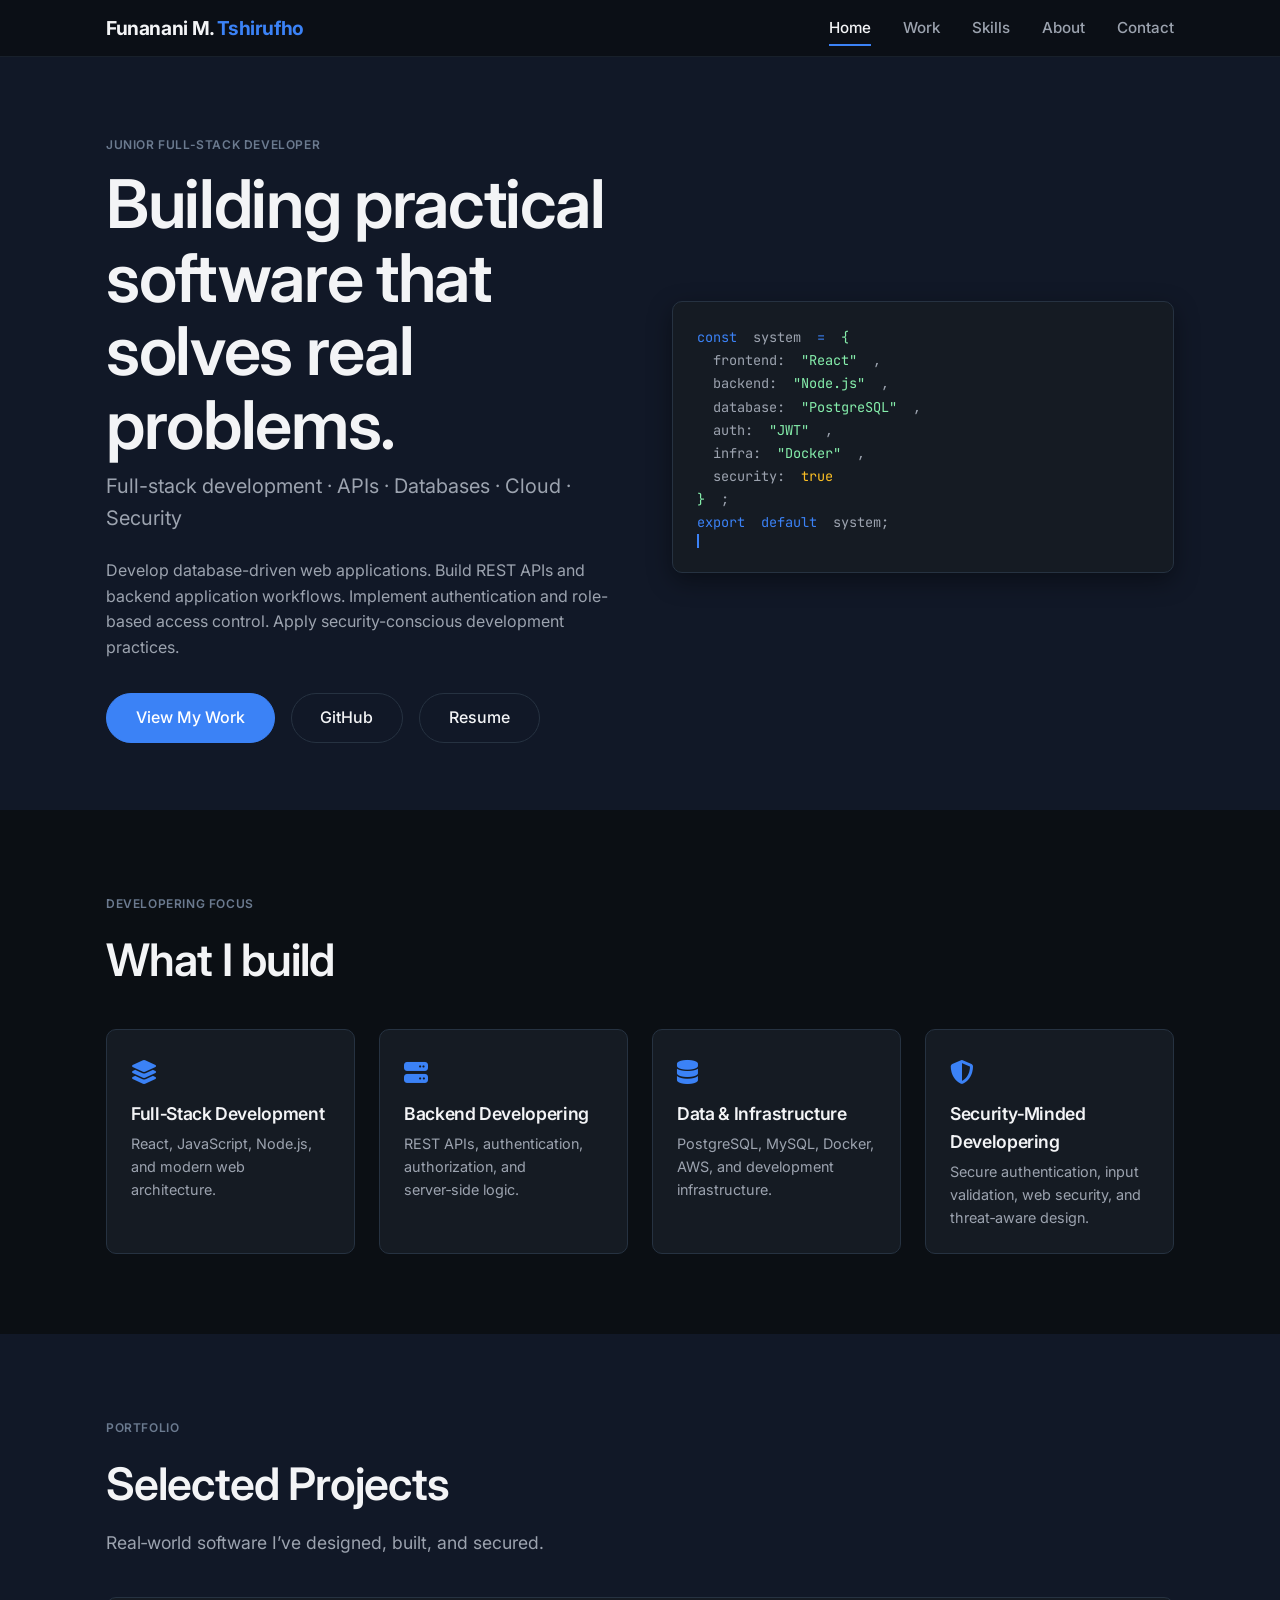
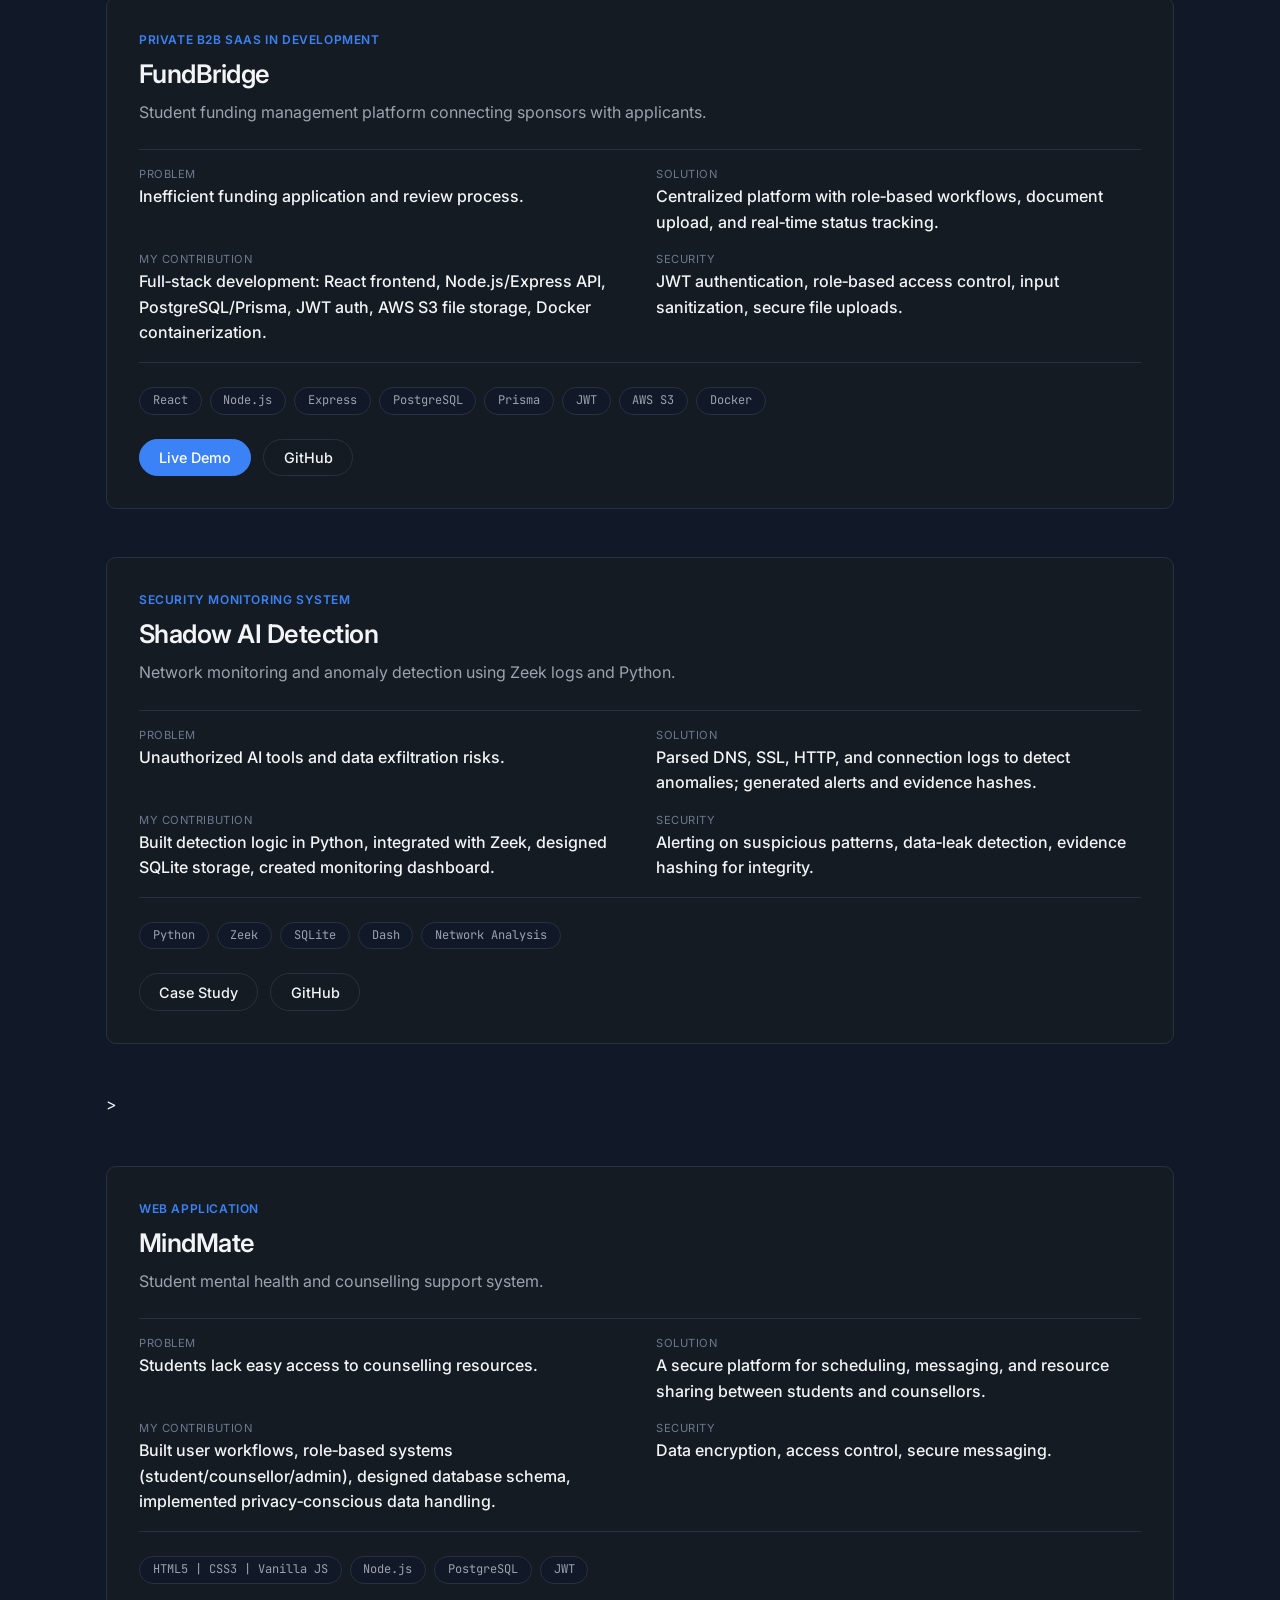
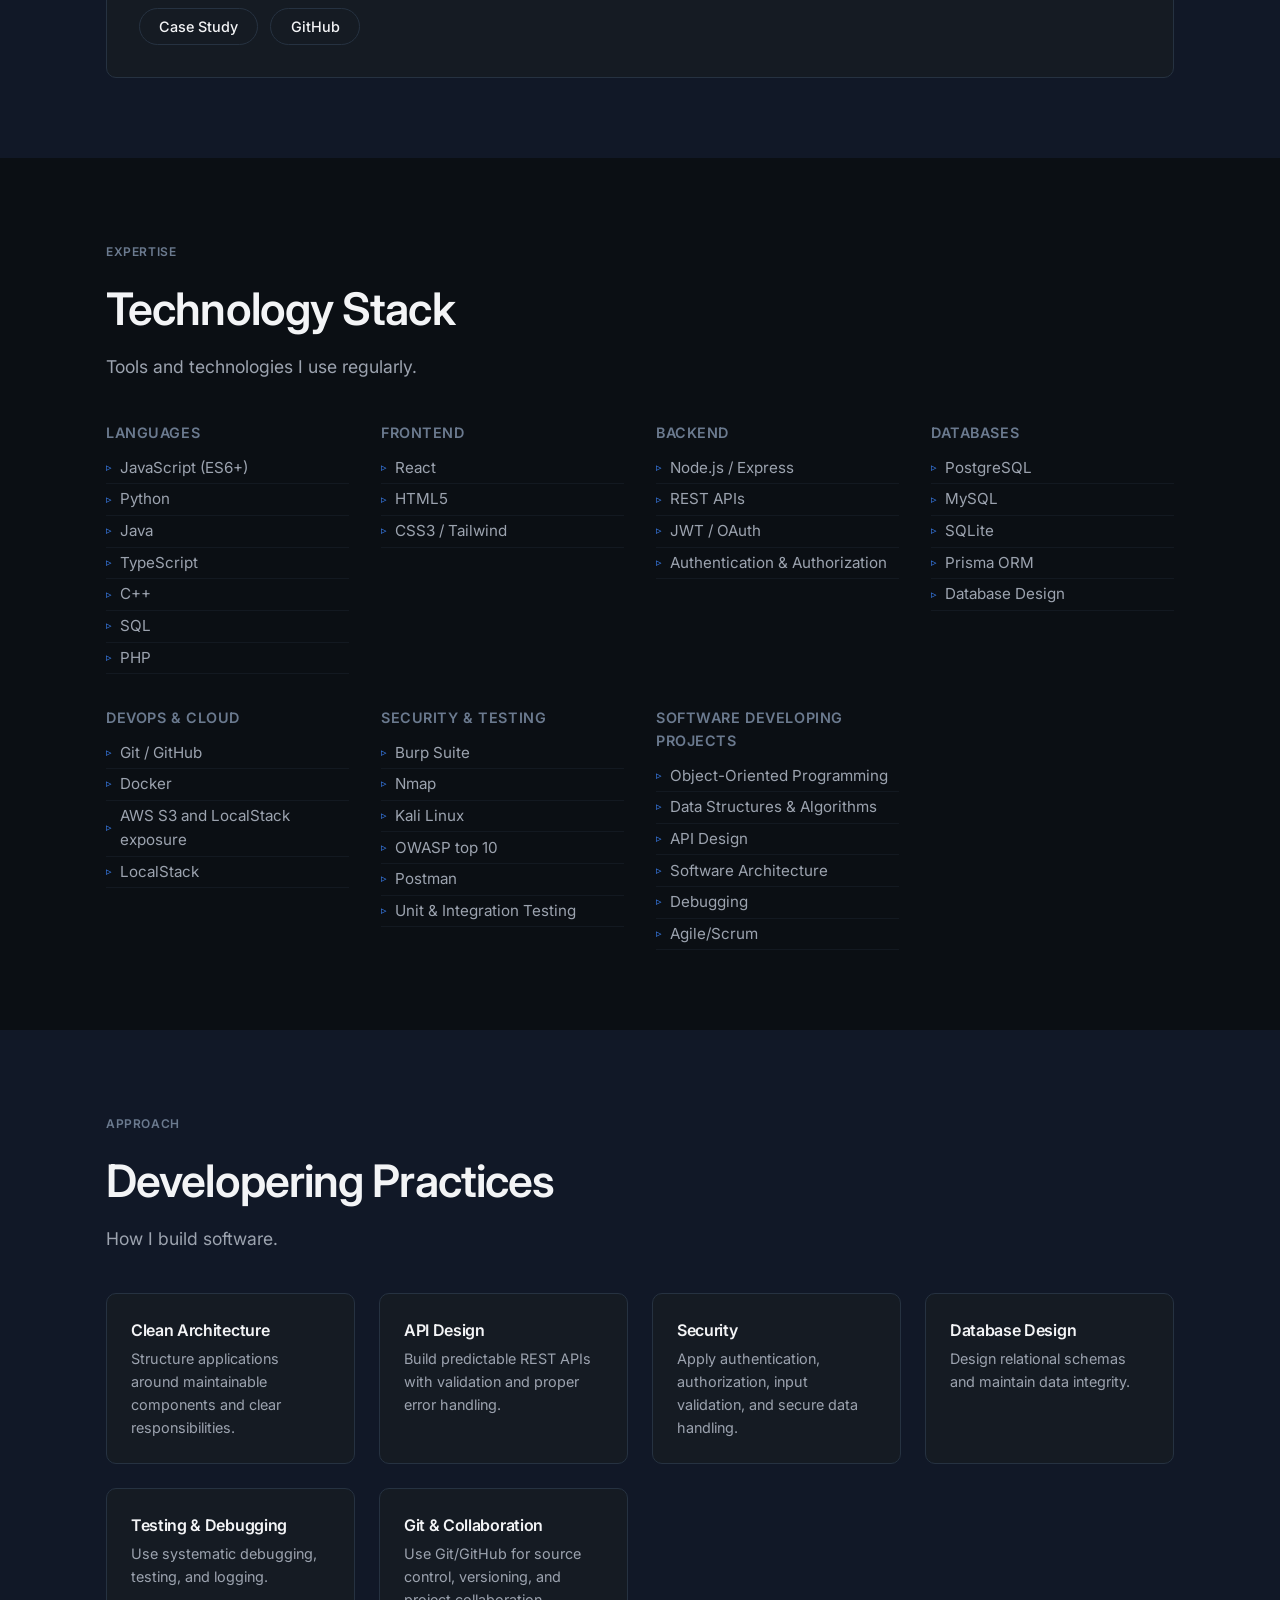
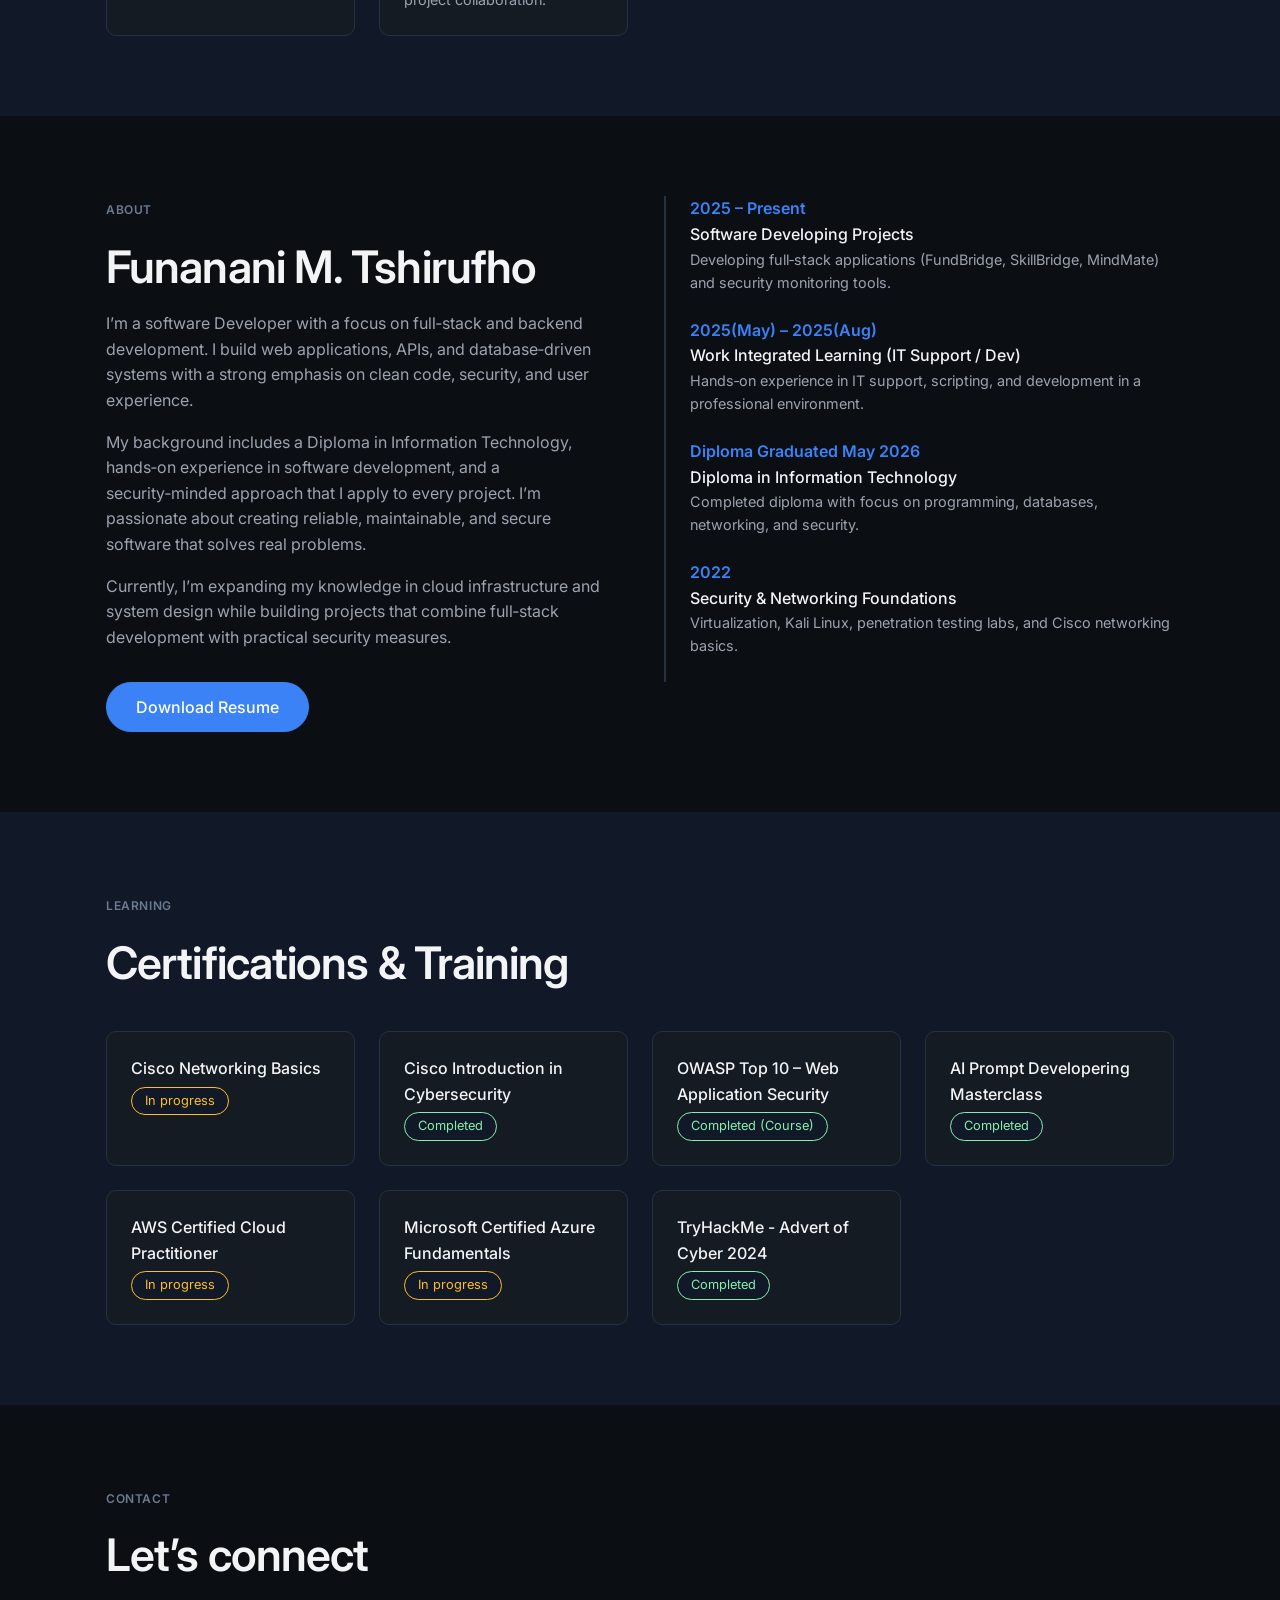
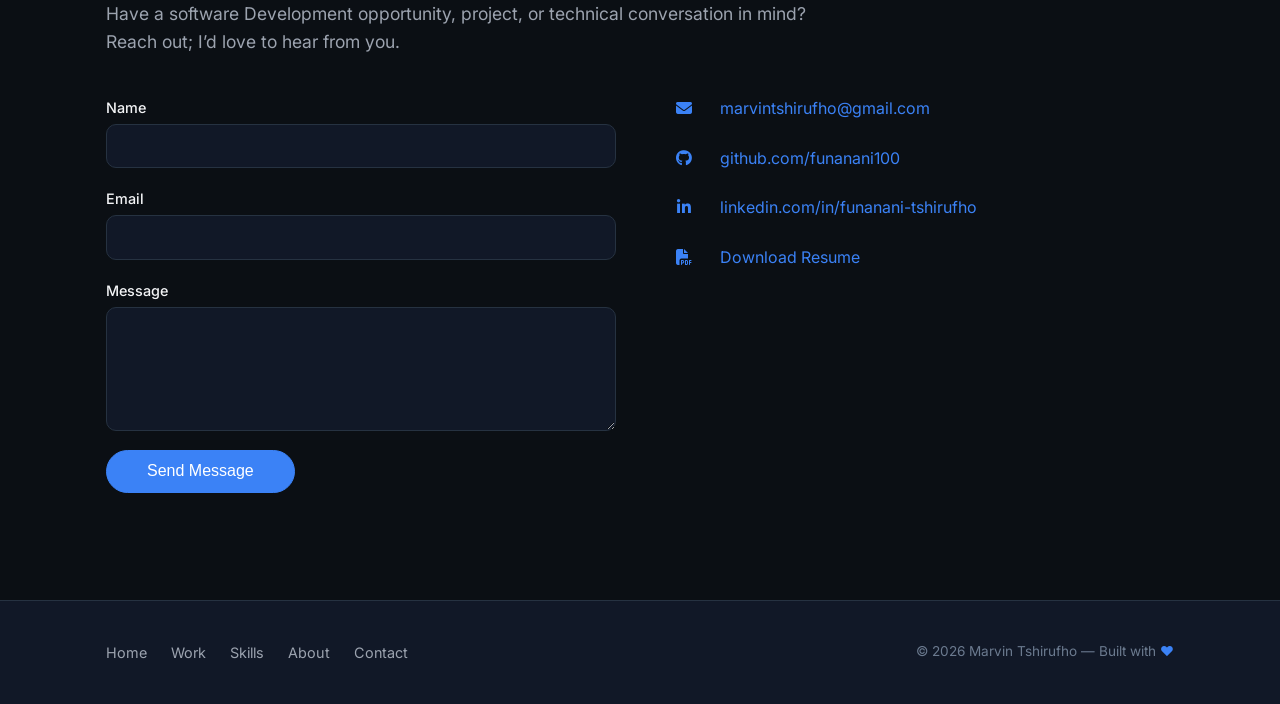
==== commit 3a111d79: "Update index.html" ====
--- a/index.html
+++ b/index.html
@@ -299,7 +299,7 @@
           </ul>
         </div>
         <div class="stack-category">
-          <h4>Software Developering</h4>
+          <h4>Software Developing Projects</h4>
           <ul>
             <li>Object-Oriented Programming</li>
             <li>Data Structures & Algorithms</li>
@@ -441,7 +441,7 @@
       <span class="section-label">Contact</span>
       <h2 class="section-title">Let’s connect</h2>
       <p class="section-subtitle">
-        Have a software Developering opportunity, project, or technical conversation in mind?
+        Have a software Development opportunity, project, or technical conversation in mind?
         Reach out; I’d love to hear from you.
       </p>
 
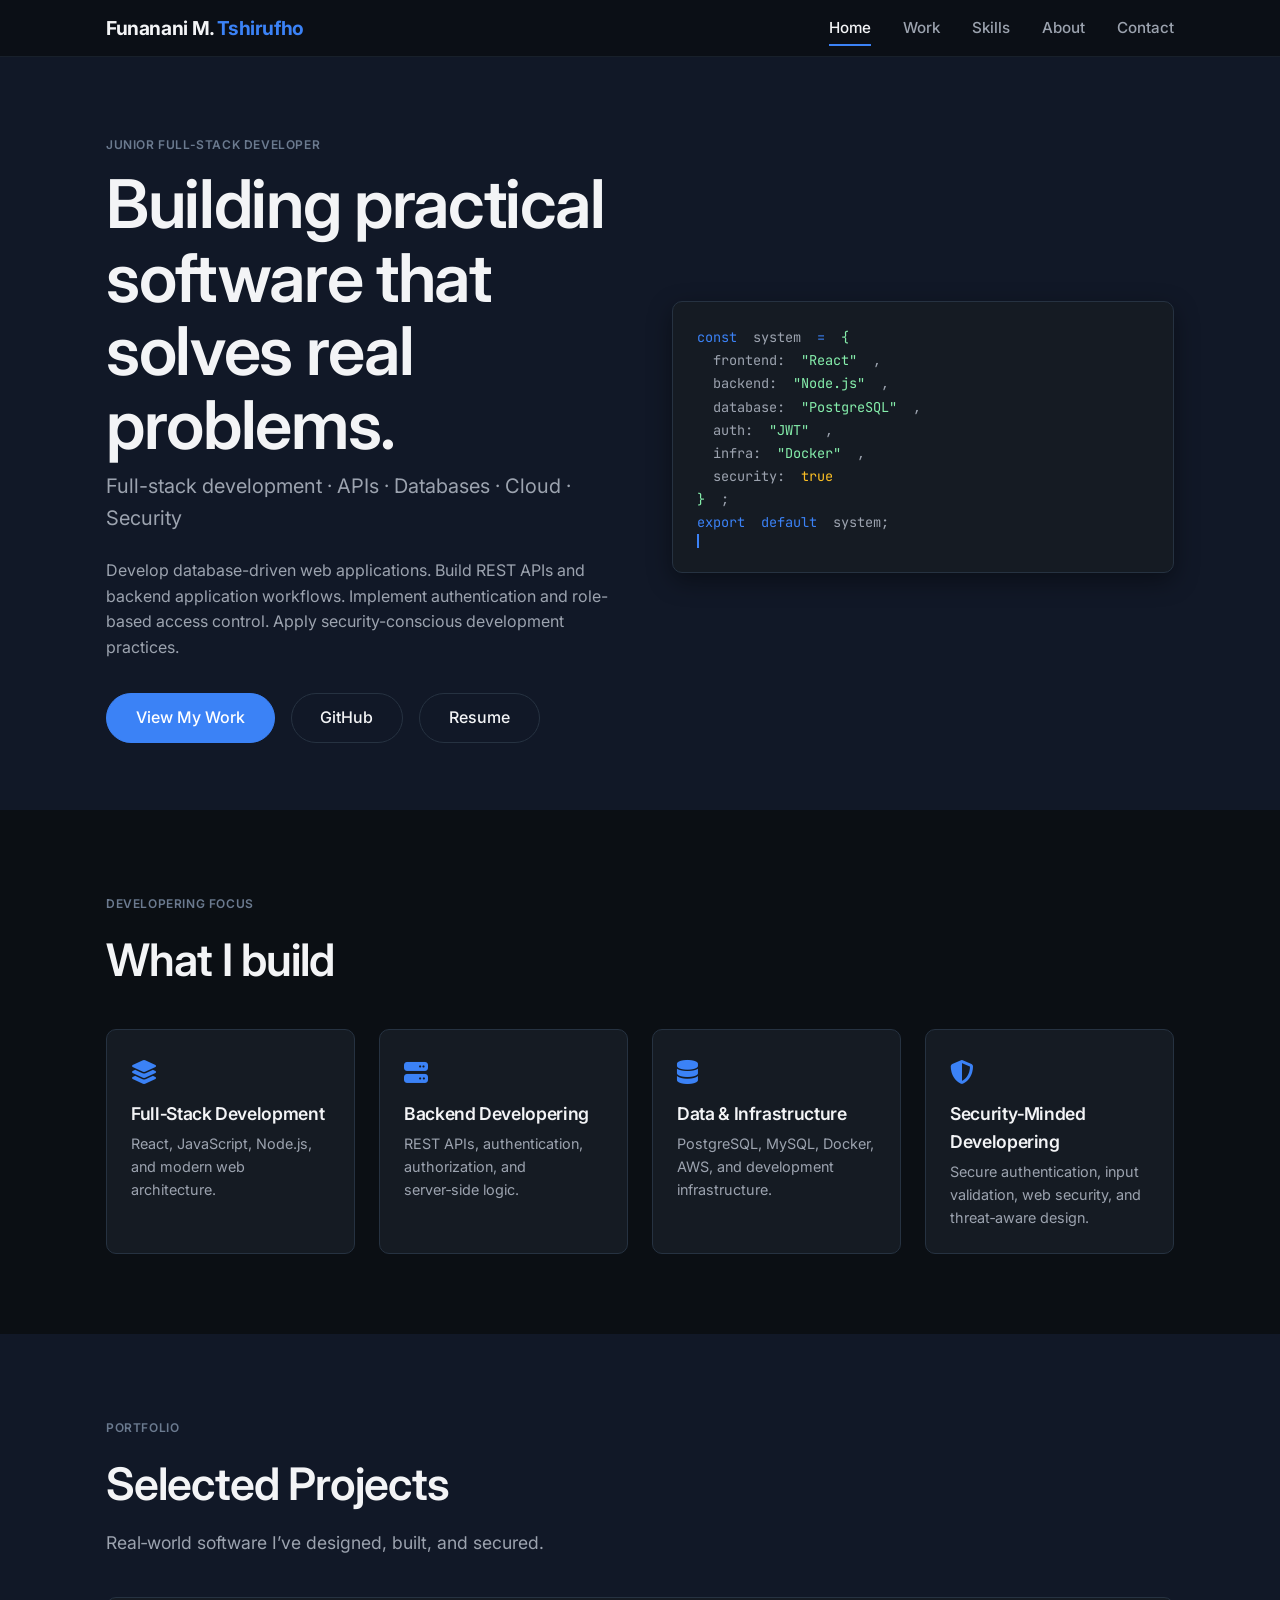
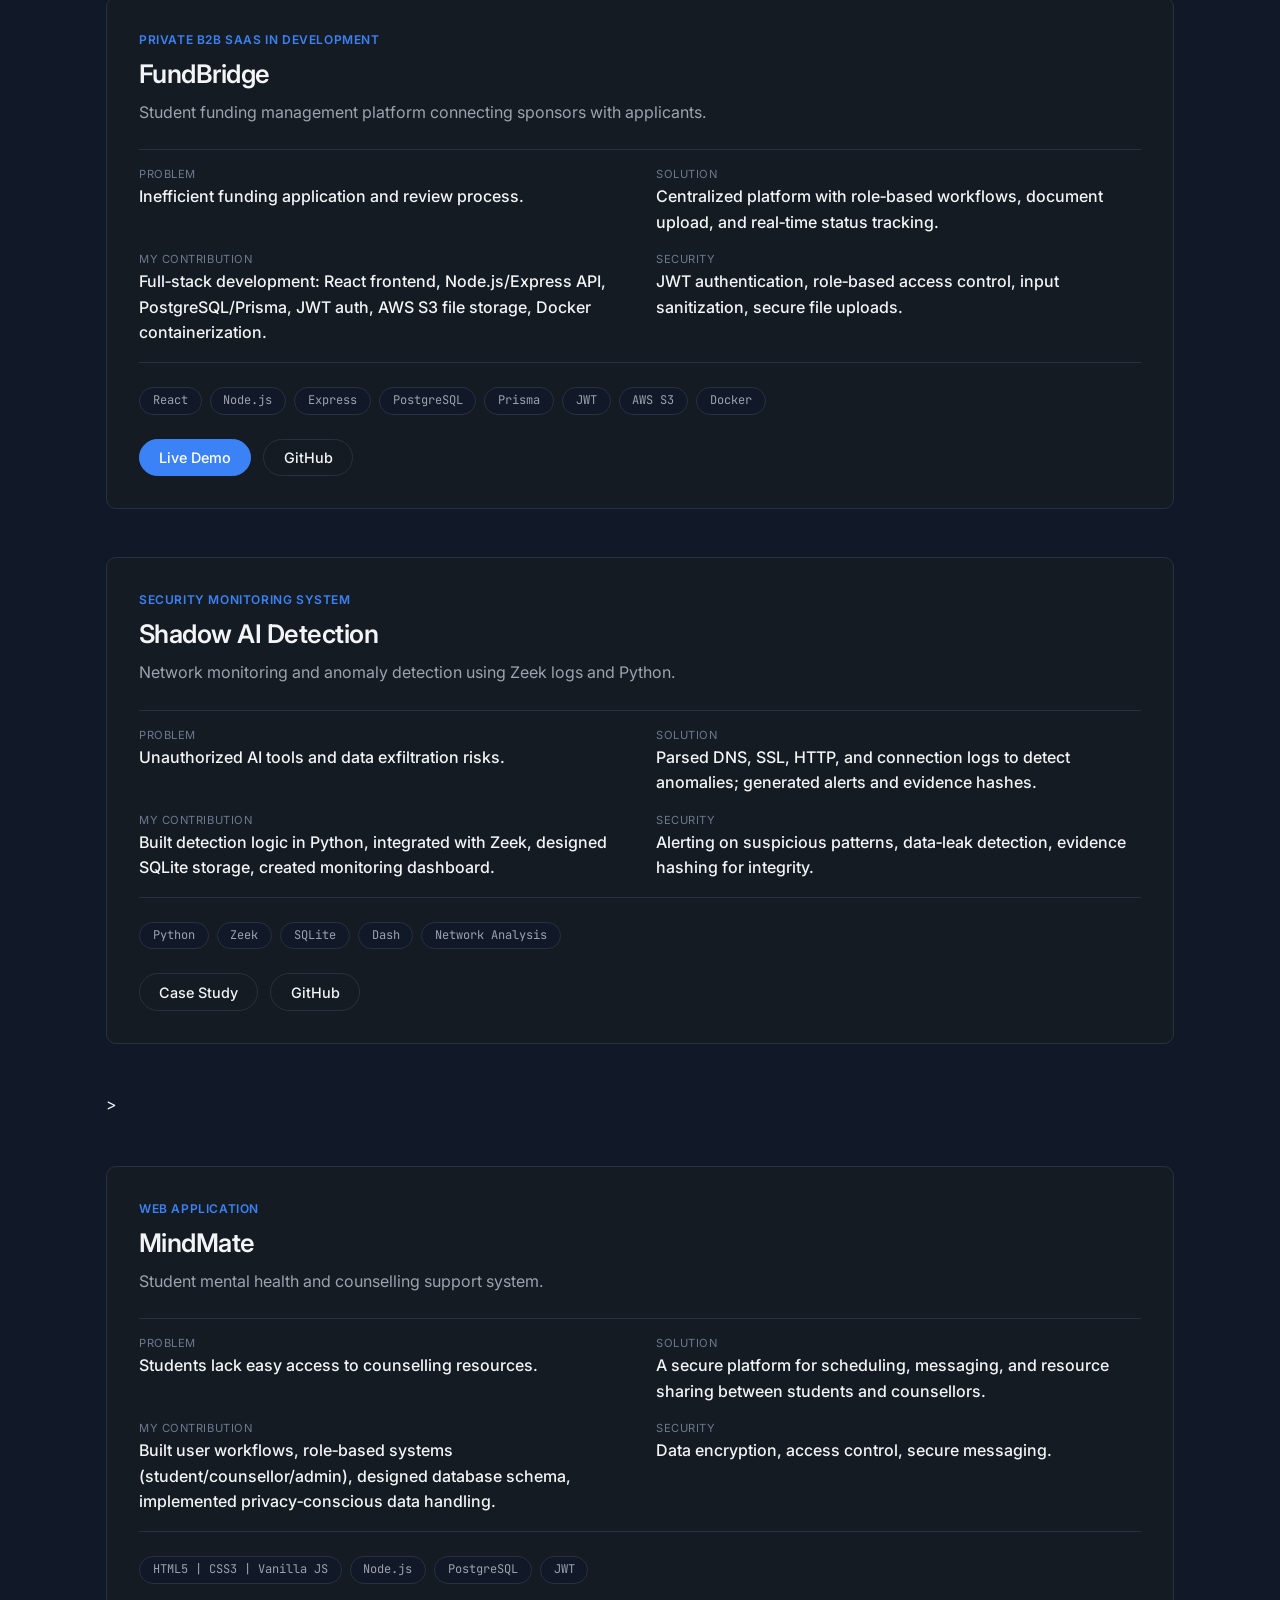
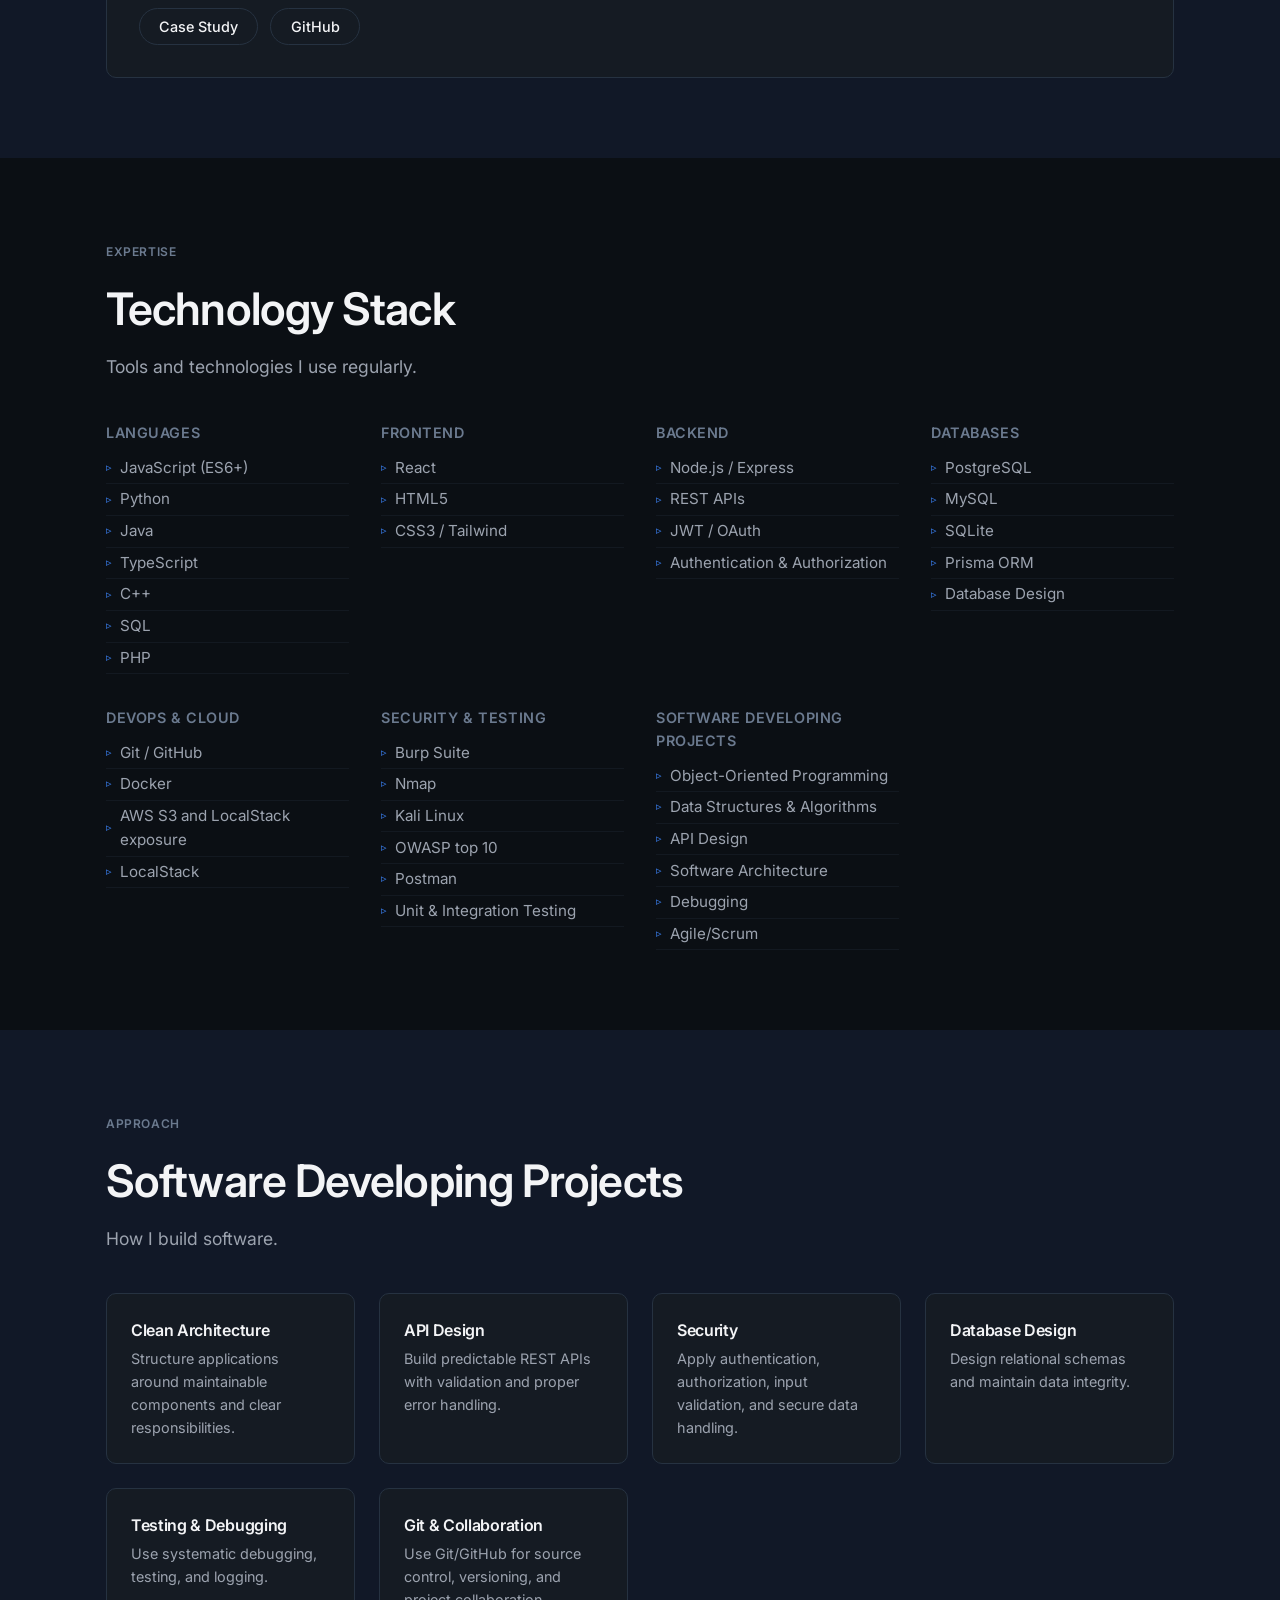
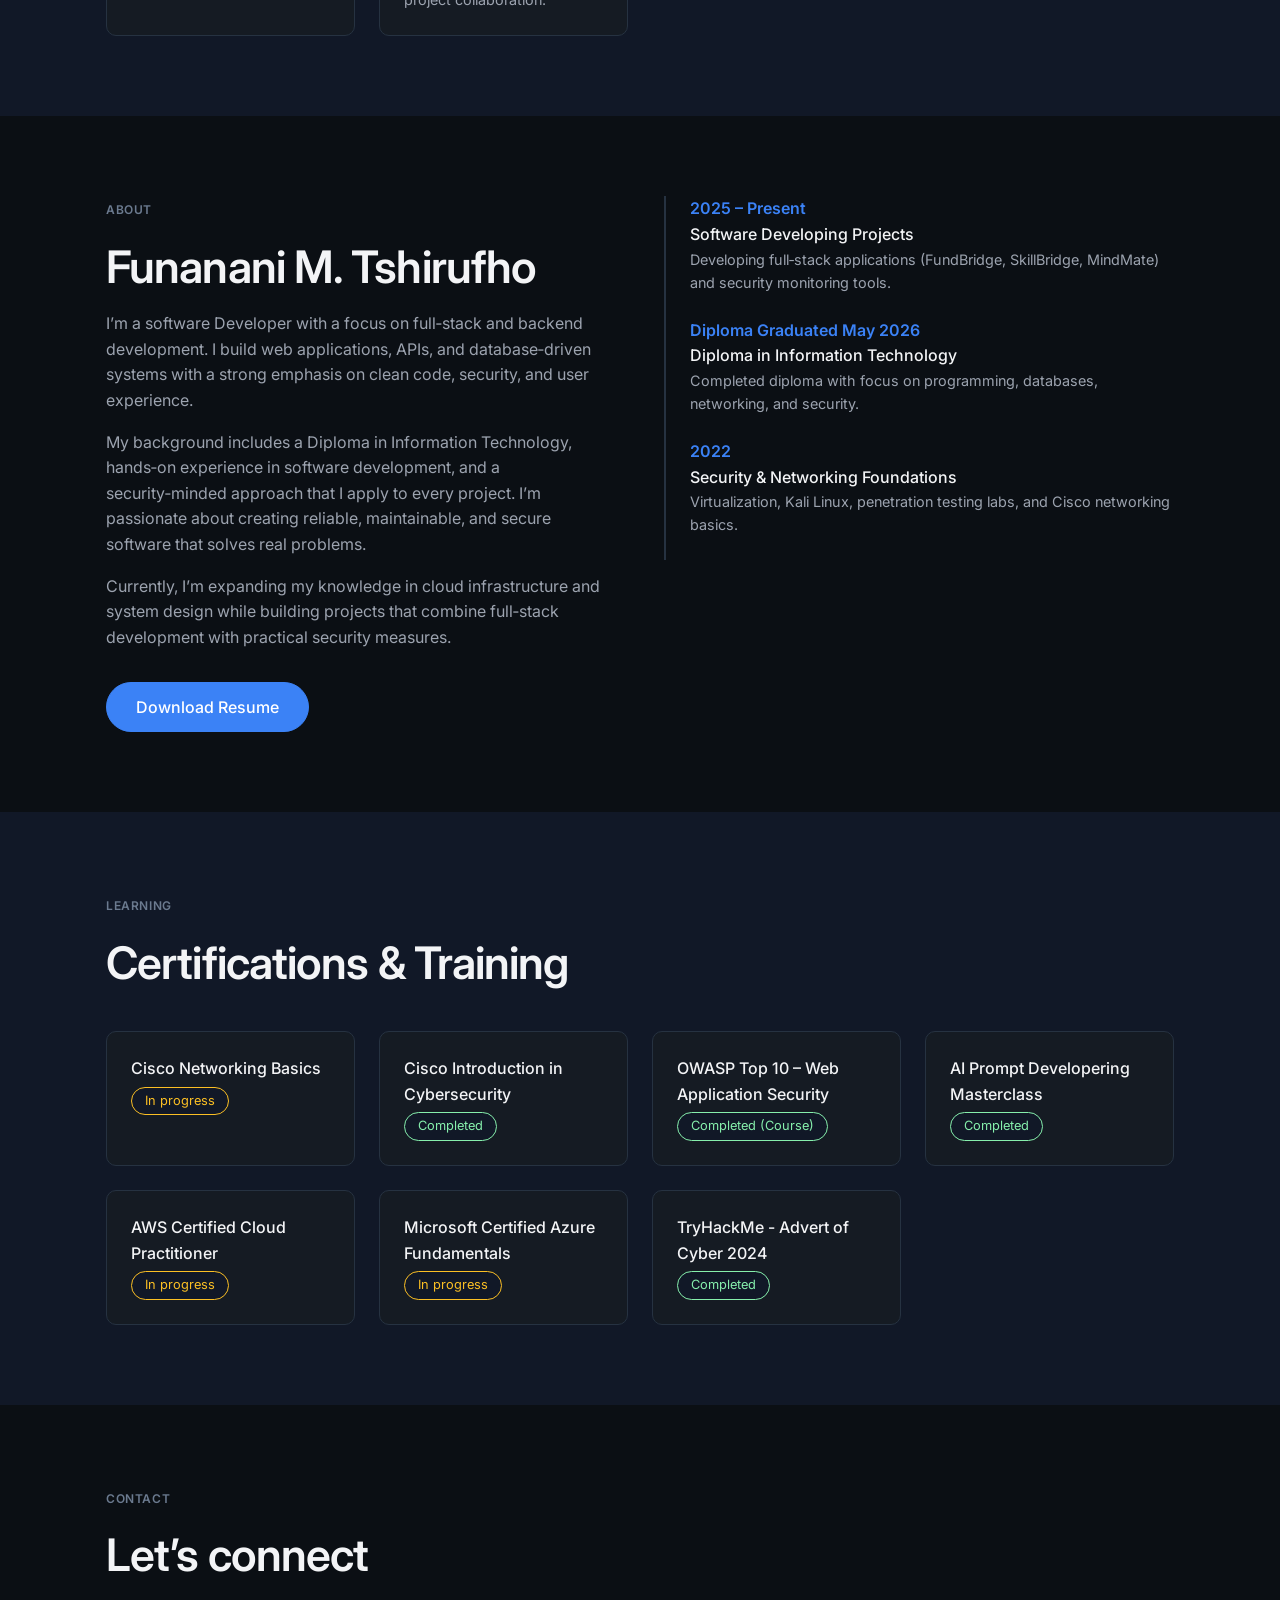
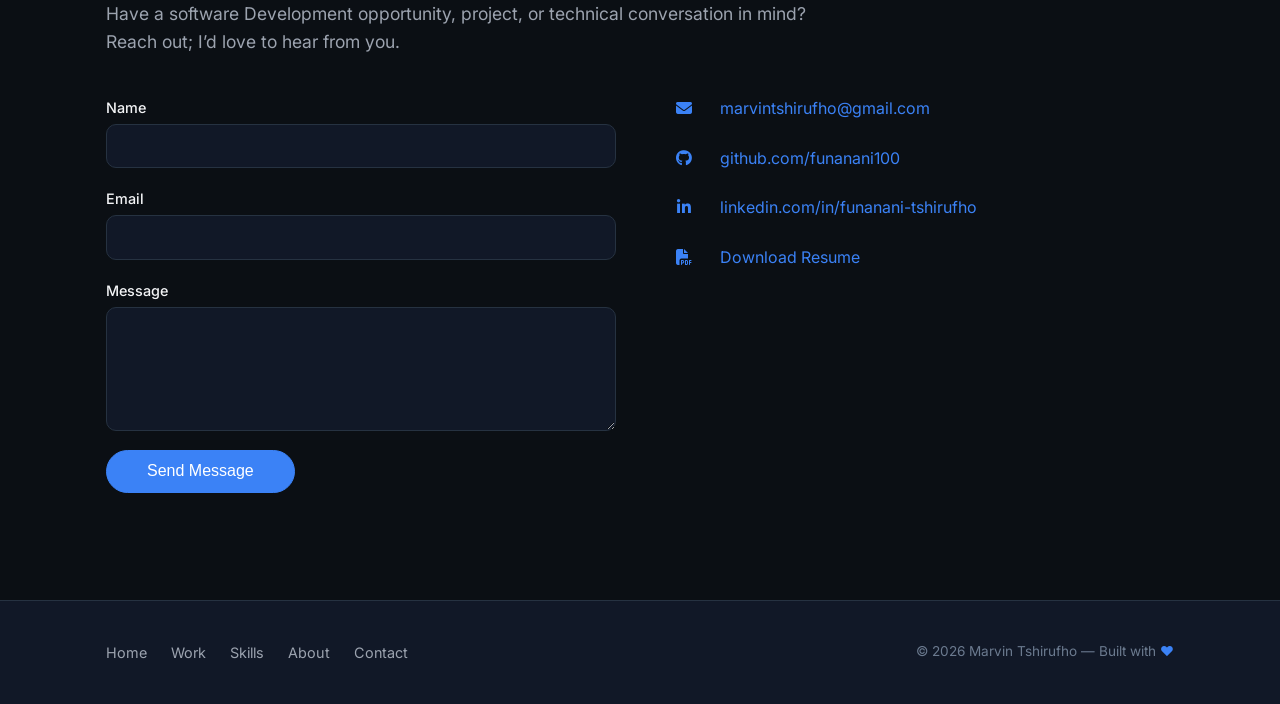
==== commit 8583046a: "Update index.html" ====
--- a/index.html
+++ b/index.html
@@ -317,7 +317,7 @@
   <section style="background: var(--bg-secondary);">
     <div class="container">
       <span class="section-label">Approach</span>
-      <h2 class="section-title">Developering Practices</h2>
+      <h2 class="section-title">Software Developing Projects</h2>
       <p class="section-subtitle">How I build software.</p>
       <div class="practices-grid">
         <div class="practice-card reveal">
@@ -380,11 +380,6 @@
           <div class="tl-desc">Developing full‑stack applications (FundBridge, SkillBridge, MindMate) and security monitoring tools.</div>
         </div>
         <div class="tl-item">
-          <div class="tl-year">2025(May) – 2025(Aug)</div>
-          <div class="tl-title">Work Integrated Learning (IT Support / Dev)</div>
-          <div class="tl-desc">Hands‑on experience in IT support, scripting, and development in a professional environment.</div>
-        </div>
-        <div class="tl-item">
           <div class="tl-year">Diploma Graduated May 2026</div>
           <div class="tl-title">Diploma in Information Technology</div>
           <div class="tl-desc">Completed diploma with focus on programming, databases, networking, and security.</div>
